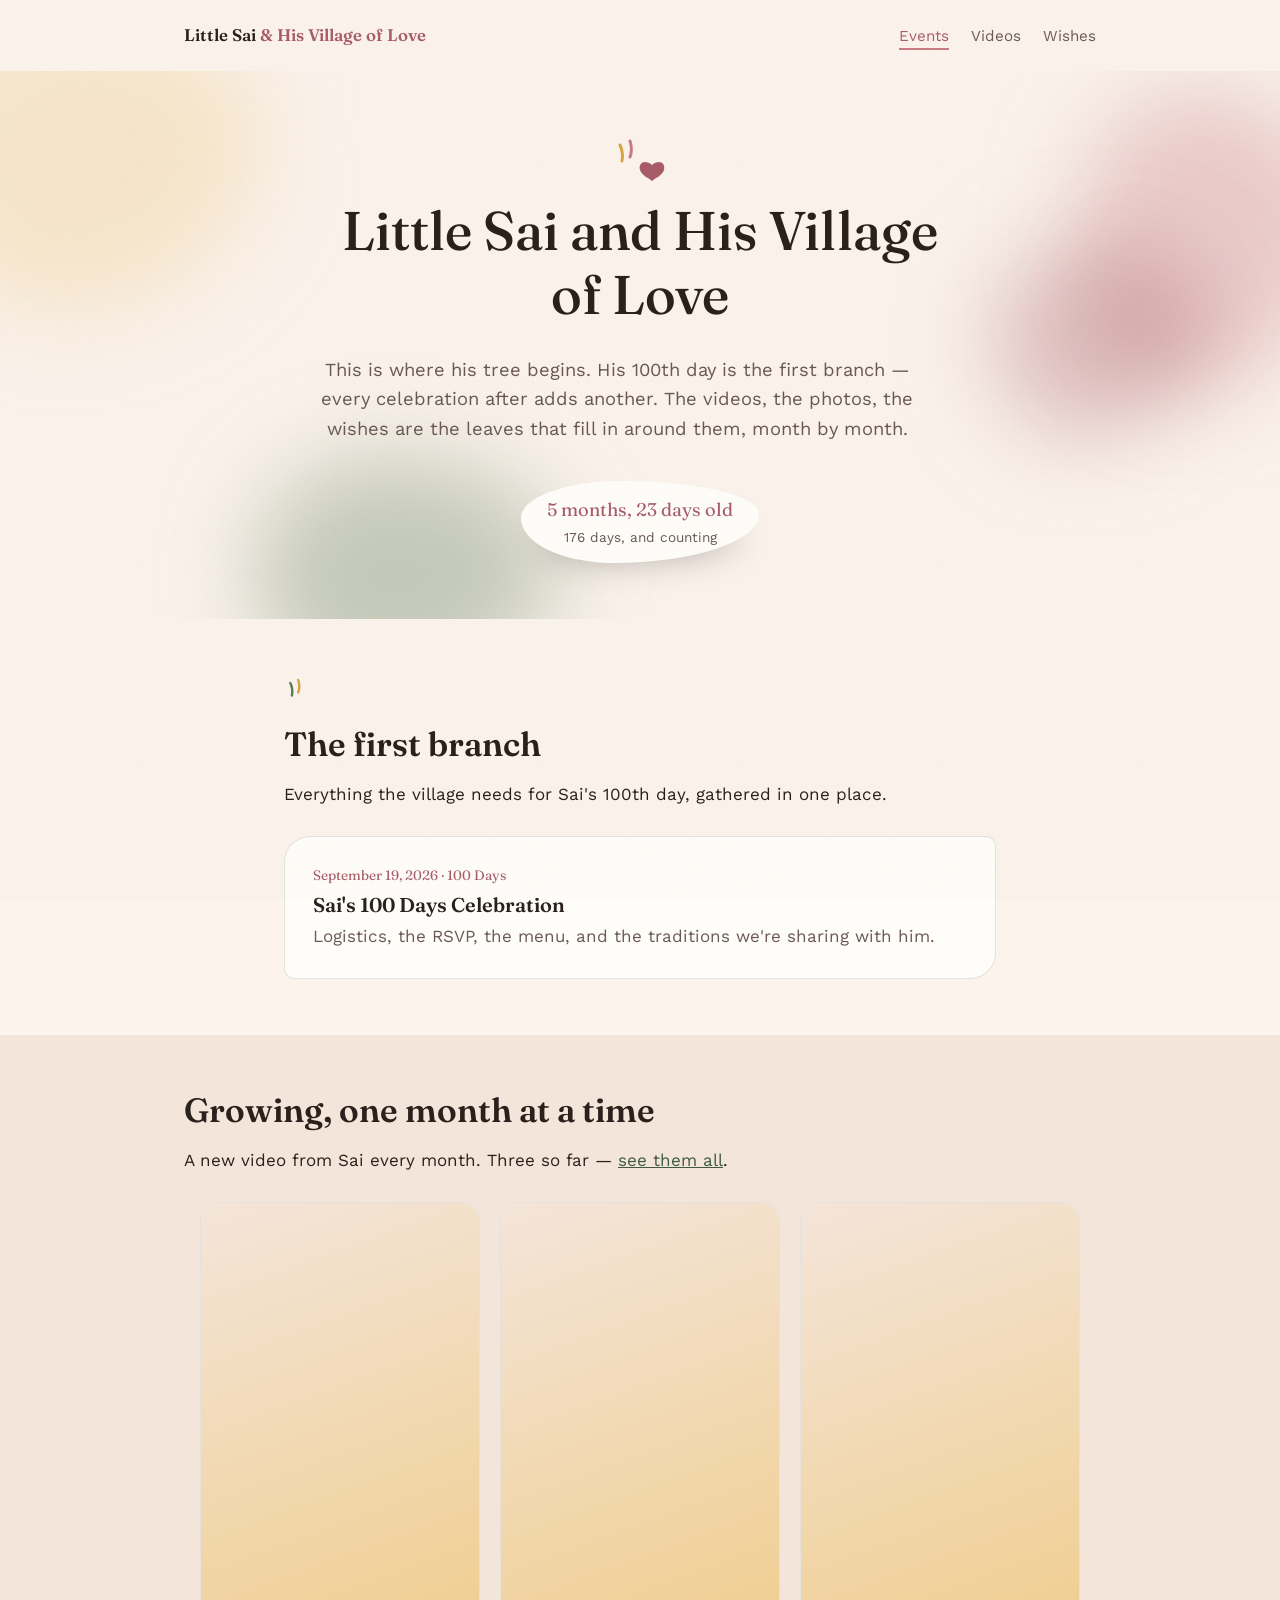
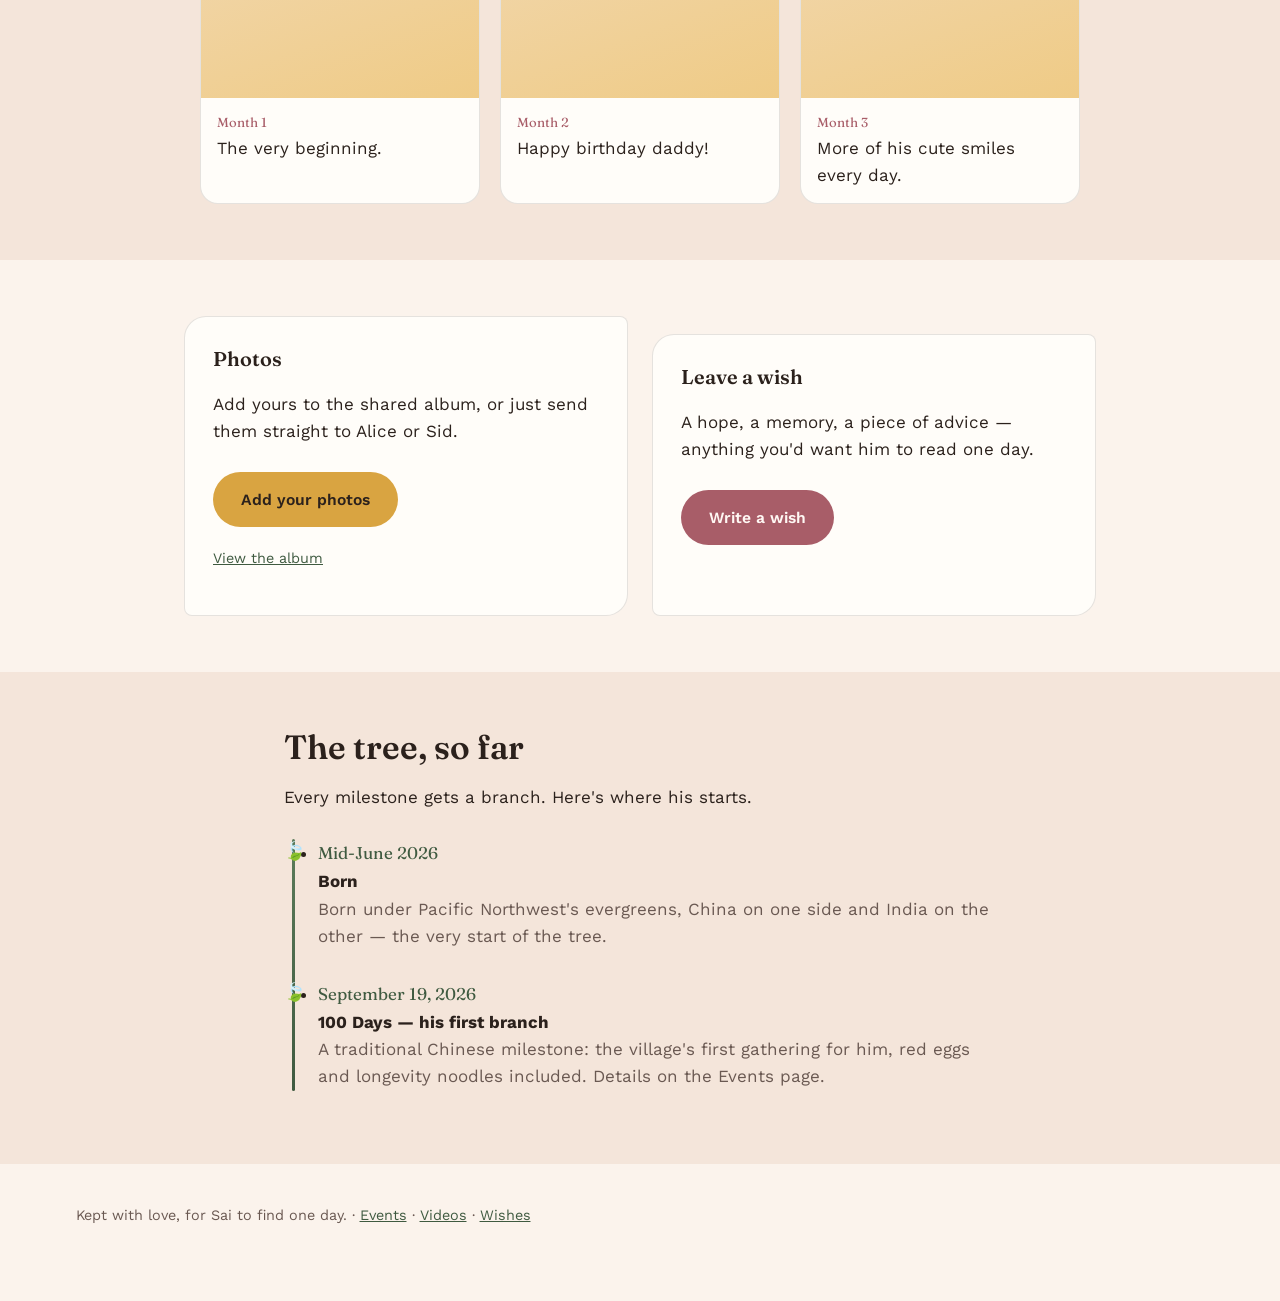
==== index.html @ b98c73a3 "Add files via upload" ====
<!DOCTYPE html>
<html lang="en">
<head>
<meta charset="UTF-8">
<meta name="viewport" content="width=device-width, initial-scale=1.0">
<title>Little Sai and His Village of Love</title>
<meta name="description" content="A living memory archive for Sai — celebrations, monthly videos, photos, and wishes from the village, kept for him to read one day.">
<link rel="icon" href="data:image/svg+xml,<svg xmlns=%22http://www.w3.org/2000/svg%22 viewBox=%220 0 100 100%22><text y=%22.9em%22 font-size=%2280%22>🌱</text></svg>">
<link rel="preconnect" href="https://fonts.googleapis.com">
<link rel="preconnect" href="https://fonts.gstatic.com" crossorigin>
<link href="https://fonts.googleapis.com/css2?family=Fraunces:opsz,wght@9..144,400;9..144,500;9..144,600&family=Work+Sans:wght@400;500;600&family=Noto+Serif+SC:wght@500;600&family=Noto+Sans+SC:wght@400;500&display=swap" rel="stylesheet">
<link rel="stylesheet" href="css/style.css">
</head>
<body>

<nav class="site-nav">
  <a href="index.html" class="site-nav__mark">Little Sai <span>&amp; His Village of Love</span></a>
  <ul class="site-nav__links">
    <li><a href="events.html" aria-current="page">Events</a></li>
    <li><a href="videos.html">Videos</a></li>
    <li><a href="wishes.html">Wishes</a></li>
  </ul>
</nav>

<header class="hero">
  <div class="bloom" aria-hidden="true"><span></span><span></span><span></span><span></span></div>
  <div class="hero__inner">
    <svg class="doodle" width="56" height="48" viewBox="0 0 56 48" fill="none" xmlns="http://www.w3.org/2000/svg" aria-hidden="true">
      <path d="M8 10c0 0 4 8 2 16" stroke="#D9A441" stroke-width="3" stroke-linecap="round"/>
      <path d="M18 6c0 0 3 9 0 16" stroke="#C97B84" stroke-width="3" stroke-linecap="round"/>
      <path d="M40 30c-7-6-14-2-12 5 2 6 9 8 12 11 3-3 10-5 12-11 2-7-5-11-12-5z" fill="#A85D68"/>
    </svg>
    <h1>Little Sai and His Village of Love</h1>
    <p class="lede">This is where his tree begins. His 100th day is the first branch — every celebration after adds another. The videos, the photos, the wishes are the leaves that fill in around them, month by month.</p>
    <div class="age-counter" data-age-counter aria-live="polite">
      <span class="age-counter__num">calculating…</span>
    </div>
  </div>
</header>

<section class="band" id="latest-event">
  <div class="wrap">
    <div class="section-head">
      <svg class="doodle doodle--start" width="44" height="38" viewBox="0 0 56 48" fill="none" xmlns="http://www.w3.org/2000/svg" aria-hidden="true">
        <path d="M8 10c0 0 4 8 2 16" stroke="#5B7B5A" stroke-width="3" stroke-linecap="round"/>
        <path d="M18 6c0 0 3 9 0 16" stroke="#D9A441" stroke-width="3" stroke-linecap="round"/>
      </svg>
      <h2>The first branch</h2>
      <p>Everything the village needs for Sai's 100th day, gathered in one place.</p>
    </div>
    <a class="event-card" href="event-100-days.html">
      <span class="event-card__date">September 19, 2026 · 100 Days</span>
      <h3>Sai's 100 Days Celebration</h3>
      <p>Logistics, the RSVP, the menu, and the traditions we're sharing with him.</p>
    </a>
  </div>
</section>

<section class="band band--deep">
  <div class="wrap wrap--wide">
    <div class="section-head">
      <h2>Growing, one month at a time</h2>
      <p>A new video from Sai every month. Three so far — <a href="videos.html">see them all</a>.</p>
    </div>
    <div class="video-grid">
      <div class="video-card">
        <div class="video-card__frame">
          <iframe src="https://drive.google.com/file/d/1nqriXIKPjm0snu_6iXQD0AJx6Z17biVg/preview" allow="autoplay"></iframe>
        </div>
        <div class="video-card__caption"><span>Month 1</span>The very beginning.</div>
      </div>

      <div class="video-card">
        <div class="video-card__frame">
          <iframe src="https://drive.google.com/file/d/1RsJW-fxvqpUYWxWwo6vEtDllq6NZfSy_/preview" allow="autoplay"></iframe>
        </div>
        <div class="video-card__caption"><span>Month 2</span>Happy birthday daddy!</div>
      </div>

      <div class="video-card">
        <div class="video-card__frame">
          <iframe src="https://drive.google.com/file/d/14MxPdXMWeFQA1IyDcNqHHHWcwjr_h_4y/preview" allow="autoplay"></iframe>
        </div>
        <div class="video-card__caption"><span>Month 3</span>More of his cute smiles every day.</div>
      </div>
    </div>
  </div>
</section>

<section class="band">
  <div class="wrap wrap--wide">
    <div class="duo">
      <div class="card">
        <h3>Photos</h3>
        <p>Add yours to the shared album, or just send them straight to Alice or Sid.</p>
        <a class="btn btn--gold" href="https://docs.google.com/forms/d/e/1FAIpQLSck1Lhmr4aDoOdKxD6Imz7izCbInhyLua3lFPRnCYdYaZC5zA/viewform" target="_blank" rel="noopener">Add your photos</a>
        <p style="margin-top:10px; font-size:0.9rem;"><a href="https://photos.app.goo.gl/hUq8GxbNhTS6TA479" target="_blank" rel="noopener">View the album</a></p>
      </div>
      <div class="card">
        <h3>Leave a wish</h3>
        <p>A hope, a memory, a piece of advice — anything you'd want him to read one day.</p>
        <a class="btn btn--primary" href="wishes.html">Write a wish</a>
      </div>
    </div>
  </div>
</section>

<section class="band band--deep" id="story">
  <div class="wrap">
    <div class="section-head">
      <h2>The tree, so far</h2>
      <p>Every milestone gets a branch. Here's where his starts.</p>
    </div>
    <ul class="tree" data-tree>
      <li class="tree__node"><p>Loading…</p></li>
    </ul>
  </div>
</section>

<footer class="site-footer">
  <p>Kept with love, for Sai to find one day. &middot; <a href="events.html">Events</a> &middot; <a href="videos.html">Videos</a> &middot; <a href="wishes.html">Wishes</a></p>
</footer>

<script src="js/main.js"></script>
</body>
</html>
---- css/style.css ----
/* ==========================================================================
   Little Sai and His Village of Love — shared stylesheet
   A living family archive: warm, hand-painted, unhurried.
   ========================================================================== */

:root {
  /* Color — a watercolor palette, not the default cream/terracotta pairing */
  --paper: #fbf3ec;         /* warm blush paper, base background */
  --paper-deep: #f4e5da;    /* deeper paper for alternating bands */
  --ink: #2b211c;           /* warm near-black brown, primary text */
  --ink-soft: #6a5952;      /* secondary text */
  --rose: #c97b84;          /* dusty rose, primary accent */
  --rose-deep: #a85d68;     /* rose for hover / emphasis */
  --gold: #d9a441;          /* ochre gold, warmth + highlights */
  --gold-soft: #efcb86;     /* pale gold wash */
  --pine: #5b7b5a;          /* sage green, growth motif */
  --pine-deep: #3f5a40;     /* deep pine for tree trunk / links */
  --plum: #6b4c5c;          /* deep plum, wishes band */
  --card: #fffdf9;          /* card surface, warmer than pure white */
  --line: rgba(43, 33, 28, 0.12);

  --font-display: "Fraunces", "Noto Serif SC", "Songti SC", serif;
  --font-body: "Work Sans", "Noto Sans SC", "PingFang SC", sans-serif;

  --radius-organic: 42% 58% 61% 39% / 45% 40% 60% 55%;
  --max-w: 760px;
}

* { box-sizing: border-box; }

html {
  scroll-behavior: smooth;
}

@media (prefers-reduced-motion: reduce) {
  html { scroll-behavior: auto; }
  * { animation-duration: 0.001ms !important; animation-iteration-count: 1 !important; transition-duration: 0.001ms !important; }
}

body {
  margin: 0;
  background: var(--paper);
  color: var(--ink);
  font-family: var(--font-body);
  font-size: 17px;
  line-height: 1.6;
  position: relative;
}

/* Subtle paper grain, applied once, fixed — not per-section */
body::before {
  content: "";
  position: fixed;
  inset: 0;
  pointer-events: none;
  opacity: 0.05;
  mix-blend-mode: multiply;
  background-image: url("data:image/svg+xml;utf8,<svg xmlns='http://www.w3.org/2000/svg' width='200' height='200'><filter id='n'><feTurbulence type='fractalNoise' baseFrequency='0.9' numOctaves='2' stitchTiles='stitch'/></filter><rect width='100%25' height='100%25' filter='url(%23n)'/></svg>");
  z-index: 1000;
}

img, svg { max-width: 100%; display: block; }

a { color: var(--pine-deep); }

h1, h2, h3 {
  font-family: var(--font-display);
  font-weight: 600;
  color: var(--ink);
  line-height: 1.18;
  margin: 0 0 0.5em;
}

h1 { font-size: clamp(2.1rem, 5vw + 1rem, 3.4rem); font-weight: 500; }
h2 { font-size: clamp(1.5rem, 2.6vw + 0.8rem, 2.1rem); }
h3 { font-size: 1.25rem; }

p { margin: 0 0 1em; max-width: 62ch; }
p.lede { font-size: 1.15rem; color: var(--ink-soft); max-width: 54ch; }

.wrap {
  max-width: var(--max-w);
  margin: 0 auto;
  padding: 0 24px;
}
.wrap--wide { max-width: 960px; }

/* ---------- Navigation ---------- */
.site-nav {
  display: flex;
  align-items: center;
  justify-content: space-between;
  gap: 16px;
  padding: 22px 24px;
  max-width: 960px;
  margin: 0 auto;
  flex-wrap: wrap;
}
.site-nav__mark {
  font-family: var(--font-display);
  font-size: 1.05rem;
  text-decoration: none;
  color: var(--ink);
  font-weight: 600;
}
.site-nav__mark span { color: var(--rose-deep); }
.site-nav__links {
  display: flex;
  gap: 22px;
  list-style: none;
  margin: 0;
  padding: 0;
  flex-wrap: wrap;
}
.site-nav__links a {
  text-decoration: none;
  color: var(--ink-soft);
  font-size: 0.95rem;
  padding-bottom: 3px;
  border-bottom: 2px solid transparent;
  transition: border-color 0.2s ease, color 0.2s ease;
}
.site-nav__links a:hover,
.site-nav__links a[aria-current="page"] {
  color: var(--rose-deep);
  border-bottom-color: var(--rose);
}
.site-nav__links a:focus-visible,
a:focus-visible,
button:focus-visible {
  outline: 2px solid var(--pine-deep);
  outline-offset: 3px;
}

/* ---------- Watercolor blob backdrop (hero use) ---------- */
.bloom {
  position: absolute;
  inset: 0;
  overflow: hidden;
  z-index: 0;
  pointer-events: none;
}
.bloom span {
  position: absolute;
  border-radius: var(--radius-organic);
  filter: blur(44px);
  mix-blend-mode: multiply;
  opacity: 0;
  animation: bloom-in 2.4s ease-out forwards;
}
.bloom span:nth-child(1) { width: 340px; height: 300px; top: -60px; left: -80px; background: var(--gold-soft); animation-delay: 0.1s; }
.bloom span:nth-child(2) { width: 260px; height: 300px; top: 20px; right: -60px; background: var(--rose); opacity: 0; animation-delay: 0.35s; }
.bloom span:nth-child(3) { width: 300px; height: 240px; bottom: -80px; left: 20%; background: var(--pine); opacity: 0; animation-delay: 0.55s; }
.bloom span:nth-child(4) { width: 210px; height: 190px; top: 32%; right: 6%; background: var(--rose-deep); opacity: 0; animation-delay: 0.75s; }

@keyframes bloom-in {
  from { opacity: 0; transform: scale(0.85); }
  to { opacity: 0.34; transform: scale(1); }
}

/* ---------- Doodle accent — a small hand-drawn mark, used sparingly ---------- */
.doodle { display: block; margin: 0 auto 16px; }
.doodle--start { margin: 0 0 12px; }

/* ---------- Hero ---------- */
.hero {
  position: relative;
  padding: 64px 24px 56px;
  text-align: left;
}
.hero__inner { position: relative; z-index: 1; max-width: 640px; margin: 0 auto; text-align: center; }
.hero__eyebrow-art { margin: 0 auto 18px; width: 92px; }

.age-counter {
  display: inline-block;
  margin-top: 20px;
  padding: 14px 26px;
  background: var(--card);
  border-radius: var(--radius-organic);
  box-shadow: 0 18px 34px -22px rgba(43, 33, 28, 0.35);
}
.age-counter__num { font-family: var(--font-display); font-size: 1.15rem; color: var(--rose-deep); }
.age-counter__label { display: block; font-size: 0.85rem; color: var(--ink-soft); margin-top: 2px; }

/* ---------- Sections / bands ---------- */
.band { padding: 56px 0; position: relative; }
.band--deep { background: var(--paper-deep); }
.band--plum { background: var(--plum); color: #f4e9ea; }
.band--plum h2, .band--plum h3 { color: #fbf0ec; }
.band--plum a { color: var(--gold-soft); }
.band--plum p { color: #e3cfd2; }

.section-head { margin-bottom: 28px; }
.section-head p { margin: 0; }

/* ---------- Cards (varied, not identical SaaS tiles) ---------- */
.card {
  background: var(--card);
  padding: 30px 28px;
  border-radius: 22px 8px 22px 8px;
  border: 1px solid var(--line);
}
.card + .card { margin-top: 18px; }

.event-card {
  display: block;
  text-decoration: none;
  color: inherit;
  background: var(--card);
  padding: 28px;
  border-radius: 26px 10px 26px 10px;
  border: 1px solid var(--line);
  transition: transform 0.2s ease, box-shadow 0.2s ease;
}
.event-card:hover {
  transform: translateY(-3px);
  box-shadow: 0 20px 30px -22px rgba(43, 33, 28, 0.4);
}
.event-card__date {
  font-size: 0.85rem;
  color: var(--rose-deep);
  font-family: var(--font-display);
  margin-bottom: 6px;
  display: block;
}
.event-card h3 { margin-bottom: 6px; }
.event-card p { margin: 0; color: var(--ink-soft); }

/* ---------- Buttons ---------- */
.btn {
  display: inline-block;
  text-decoration: none;
  font-family: var(--font-body);
  font-weight: 600;
  padding: 13px 26px;
  border-radius: 999px;
  border: 2px solid transparent;
  cursor: pointer;
  font-size: 0.98rem;
  transition: transform 0.15s ease, background 0.2s ease;
}
.btn:hover { transform: translateY(-1px); }
.btn--primary { background: var(--rose-deep); color: #fff8f4; }
.btn--primary:hover { background: var(--rose); }
.btn--gold { background: var(--gold); color: var(--ink); }
.btn--gold:hover { background: var(--gold-soft); }
.btn--outline { background: transparent; border-color: currentColor; color: inherit; }
.btn--outline:hover { background: rgba(255,255,255,0.12); }
.btn--pine { background: var(--pine-deep); color: #f2f6ee; }
.btn--pine:hover { background: var(--pine); }

/* ---------- Video grid ---------- */
.video-grid {
  display: flex;
  flex-wrap: wrap;
  justify-content: center;
  gap: 20px;
}
.video-card {
  width: 100%;
  max-width: 280px;
  background: var(--card);
  border-radius: 18px;
  overflow: hidden;
  border: 1px solid var(--line);
}
.video-card__frame {
  aspect-ratio: 9 / 16;
  background: linear-gradient(160deg, var(--paper-deep), var(--gold-soft));
  display: flex;
  align-items: center;
  justify-content: center;
  color: var(--ink-soft);
  font-size: 0.9rem;
  text-align: center;
  padding: 16px;
}
.video-card__frame iframe { width: 100%; height: 100%; border: 0; }
.video-card__caption { padding: 14px 16px; }
.video-card__caption span { display: block; font-size: 0.82rem; color: var(--rose-deep); font-family: var(--font-display); margin-bottom: 2px; }

/* ---------- Menu tabs (event page) ---------- */
.menu-tabs { display: flex; gap: 10px; margin-bottom: 18px; flex-wrap: wrap; }
.menu-tab {
  padding: 9px 20px;
  border-radius: 999px;
  border: 2px solid var(--pine-deep);
  background: transparent;
  color: var(--pine-deep);
  font-family: var(--font-body);
  font-weight: 600;
  cursor: pointer;
}
.menu-tab[aria-selected="true"] { background: var(--pine-deep); color: #f2f6ee; }
.menu-panel { display: none; }
.menu-panel[data-active="true"] { display: block; }
.menu-panel ul { padding-left: 20px; margin: 0; }
.menu-panel li { margin-bottom: 6px; }

/* ---------- Programming schedule (a real sequence — numbering earned) ---------- */
.schedule { list-style: none; margin: 0; padding: 0; border-left: 2px solid var(--line); }
.schedule li {
  position: relative;
  padding: 2px 0 22px 26px;
}
.schedule li::before {
  content: "";
  position: absolute;
  left: -7px;
  top: 6px;
  width: 12px;
  height: 12px;
  border-radius: 50%;
  background: var(--gold);
  border: 2px solid var(--paper);
}
.schedule time {
  display: block;
  font-family: var(--font-display);
  color: var(--rose-deep);
  font-size: 0.95rem;
  margin-bottom: 2px;
}

/* ---------- Logistics list ---------- */
.logistics dl { display: grid; grid-template-columns: auto 1fr; gap: 10px 20px; margin: 0; }
.logistics dt { font-weight: 600; color: var(--ink-soft); }
.logistics dd { margin: 0; }

/* ---------- Growing tree timeline ---------- */
.tree {
  position: relative;
  padding-left: 34px;
}
.tree::before {
  content: "";
  position: absolute;
  left: 8px;
  top: 0;
  bottom: 0;
  width: 3px;
  background: linear-gradient(var(--pine), var(--pine-deep));
  border-radius: 3px;
}
.tree__node { position: relative; padding-bottom: 30px; }
.tree__node:last-child { padding-bottom: 0; }
.tree__node::before {
  content: "\1F343"; /* leaf */
  position: absolute;
  left: -34px;
  top: -2px;
  font-size: 1.1rem;
}
.tree__node time { display: block; font-family: var(--font-display); color: var(--pine-deep); margin-bottom: 2px; }
.tree__node p { margin: 0; color: var(--ink-soft); }

/* ---------- Two-up callout (used on event pages for paired actions) ---------- */
.duo {
  display: grid;
  grid-template-columns: 1fr 1fr;
  gap: 24px;
}
@media (max-width: 640px) { .duo { grid-template-columns: 1fr; } }
.duo .card { display: flex; flex-direction: column; gap: 10px; align-items: flex-start; }

/* ---------- Forms / wishes ---------- */
.form-embed {
  background: var(--card);
  border-radius: 20px;
  border: 1px solid var(--line);
  padding: 8px;
  min-height: 420px;
}
.form-embed iframe { width: 100%; height: 480px; border: 0; border-radius: 14px; }
.form-embed__placeholder {
  padding: 60px 24px;
  text-align: center;
  color: var(--ink-soft);
}

/* ---------- Rotating wish banner ---------- */
.wish-banner {
  font-family: var(--font-display);
  font-size: 1.3rem;
  font-style: italic;
  max-width: 46ch;
  margin: 0 auto;
  min-height: 2.6em;
  transition: opacity 0.5s ease;
}
.wish-banner.is-fading { opacity: 0; }

/* ---------- Footer ---------- */
.site-footer {
  padding: 40px 24px 60px;
  text-align: center;
  color: var(--ink-soft);
  font-size: 0.9rem;
}
.site-footer a { color: var(--pine-deep); }

/* ---------- Utility ---------- */
.mt-lg { margin-top: 34px; }
.center { text-align: center; }
.todo {
  display: inline-block;
  margin-top: 8px;
  font-size: 0.78rem;
  background: var(--gold-soft);
  color: var(--ink);
  padding: 2px 9px;
  border-radius: 999px;
}
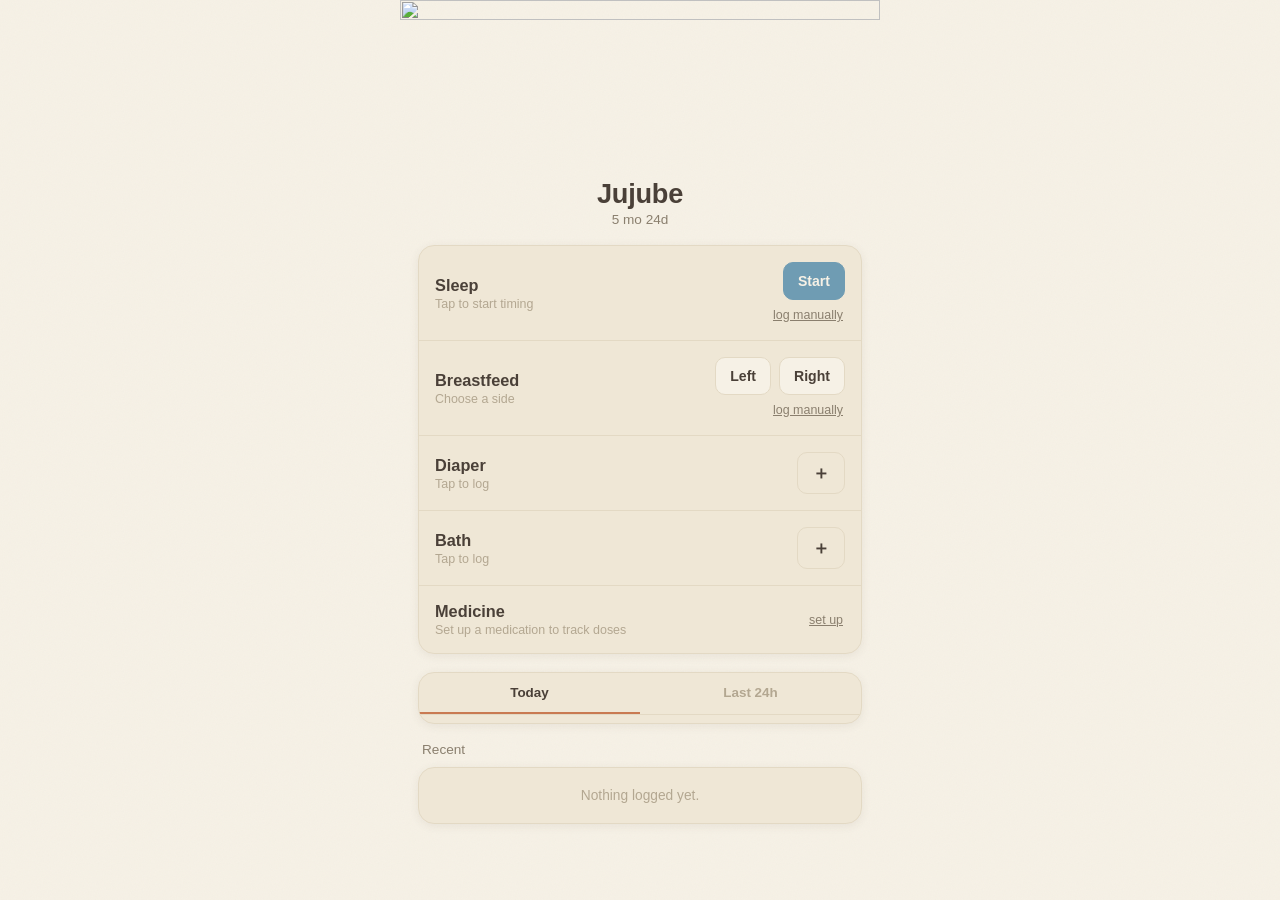
==== commit 6b71a592: "Add files via upload" ====
--- a/index.html
+++ b/index.html
@@ -2,125 +2,1120 @@
 <html lang="en">
 <head>
 <meta charset="UTF-8">
-<meta name="viewport" content="width=device-width, initial-scale=1.0">
-<title>Little Sai and His Village of Love</title>
-<meta name="description" content="A living memory archive for Sai — celebrations, monthly videos, photos, and wishes from the village, kept for him to read one day.">
-<link rel="icon" href="data:image/svg+xml,<svg xmlns=%22http://www.w3.org/2000/svg%22 viewBox=%220 0 100 100%22><text y=%22.9em%22 font-size=%2280%22>🌱</text></svg>">
-<link rel="preconnect" href="https://fonts.googleapis.com">
-<link rel="preconnect" href="https://fonts.gstatic.com" crossorigin>
-<link href="https://fonts.googleapis.com/css2?family=Fraunces:opsz,wght@9..144,400;9..144,500;9..144,600&family=Work+Sans:wght@400;500;600&family=Noto+Serif+SC:wght@500;600&family=Noto+Sans+SC:wght@400;500&display=swap" rel="stylesheet">
-<link rel="stylesheet" href="css/style.css">
+<meta name="viewport" content="width=device-width, initial-scale=1, viewport-fit=cover, maximum-scale=1">
+<title>Jujube Log</title>
+
+<meta name="apple-mobile-web-app-capable" content="yes">
+<meta name="apple-mobile-web-app-status-bar-style" content="black-translucent">
+<meta name="apple-mobile-web-app-title" content="Jujube Log">
+<link rel="apple-touch-icon" href="icon-192.png">
+<link rel="manifest" href="manifest.json">
+<meta name="theme-color" content="#f6f1e6">
+
+<style>
+  :root{
+    --paper: #f6f1e6;
+    --paper-deep: #efe7d6;
+    --paper-line: #e3d9c4;
+    --ink: #4a4038;
+    --ink-muted: #8a7f6e;
+    --ink-faint: #b3a791;
+    --sage: #7f9a76;
+    --sage-soft: rgba(127,154,118,0.16);
+    --sky: #6f9cb3;
+    --sky-soft: rgba(111,156,179,0.16);
+    --coral: #c97a52;
+    --coral-soft: rgba(201,122,82,0.14);
+    --gold: #c39a4a;
+    --gold-soft: rgba(195,154,74,0.18);
+    --clay: #b98a72;
+    --clay-soft: rgba(185,138,114,0.16);
+    --radius: 16px;
+    --shadow: 0 2px 10px rgba(74,64,56,0.08);
+  }
+
+  @media (prefers-color-scheme: dark){
+    :root{
+      --paper: #262019;
+      --paper-deep: #322a22;
+      --paper-line: #43392d;
+      --ink: #ece1cf;
+      --ink-muted: #b3a791;
+      --ink-faint: #7d7264;
+      --sage: #93ac8a;
+      --sage-soft: rgba(147,172,138,0.18);
+      --sky: #8db4c4;
+      --sky-soft: rgba(141,180,196,0.18);
+      --coral: #d99268;
+      --coral-soft: rgba(217,146,104,0.18);
+      --gold: #d4b06c;
+      --gold-soft: rgba(212,176,108,0.2);
+      --clay: #cf9d84;
+      --clay-soft: rgba(207,157,132,0.18);
+      --shadow: 0 2px 14px rgba(0,0,0,0.35);
+    }
+  }
+
+  *{ box-sizing: border-box; -webkit-tap-highlight-color: transparent; }
+
+  html{ background: var(--paper); position:relative; }
+  html::before{
+    content:"";
+    position:fixed; inset:0;
+    background-image: url("data:image/svg+xml,%3Csvg xmlns='http://www.w3.org/2000/svg' width='140' height='140'%3E%3Cfilter id='n'%3E%3CfeTurbulence type='fractalNoise' baseFrequency='0.85' numOctaves='2' stitchTiles='stitch'/%3E%3C/filter%3E%3Crect width='100%25' height='100%25' filter='url(%23n)'/%3E%3C/svg%3E");
+    opacity:0.035;
+    pointer-events:none;
+    mix-blend-mode: multiply;
+    z-index:0;
+  }
+
+  body{
+    margin:0; min-height:100vh;
+    display:flex; justify-content:center;
+    color: var(--ink);
+    font-family: ui-rounded, -apple-system, BlinkMacSystemFont, "Segoe UI", Roboto, sans-serif;
+    -webkit-font-smoothing: antialiased;
+    position:relative; z-index:1;
+  }
+
+  main{ width:100%; max-width: 480px; padding: 0 18px calc(32px + env(safe-area-inset-bottom)); }
+
+  /* ---------- Hero ---------- */
+  .hero{ position:relative; margin: 0 -18px 18px; }
+  .hero-img{
+    width:100%; display:block;
+    aspect-ratio: 2.5 / 1;
+    object-fit: cover;
+    object-position: 50% 60%;
+    -webkit-mask-image: linear-gradient(to bottom, black 65%, transparent 100%);
+    mask-image: linear-gradient(to bottom, black 65%, transparent 100%);
+    padding-top: env(safe-area-inset-top);
+  }
+  .hero-caption{ text-align:center; margin-top:-14px; }
+  .hero-caption h1{
+    font-size: 1.7rem; font-weight: 700; letter-spacing: -0.01em; margin: 0;
+  }
+  .age{ font-size: 0.85rem; color: var(--ink-muted); margin-top: 2px; }
+
+  /* ---------- Panels & rows ---------- */
+  .panel{
+    background: var(--paper-deep);
+    border: 1px solid var(--paper-line);
+    border-radius: var(--radius);
+    overflow: hidden;
+    margin-bottom: 18px;
+    box-shadow: var(--shadow);
+  }
+
+  .row{ padding: 16px 16px; border-bottom: 1px solid var(--paper-line); display:flex; align-items:center; justify-content:space-between; }
+  .row:last-child{ border-bottom:none; }
+  .row.row-active{ display:block; }
+
+  .row-label{ font-size: 1.02rem; font-weight: 600; }
+  .row-hint{ font-size: 0.78rem; color: var(--ink-faint); margin-top: 2px; }
+
+  .row-actions{ display:flex; gap:8px; }
+  .row-actions-col{ display:flex; flex-direction:column; align-items:flex-end; gap:6px; }
+
+  .tag{
+    display:inline-block; font-size:0.68rem; font-weight:700; text-transform:lowercase;
+    background: var(--paper); border:1px solid var(--paper-line); color: var(--ink-muted);
+    border-radius: 999px; padding: 2px 8px; margin-left:6px; vertical-align:middle;
+  }
+
+  .chip{
+    appearance:none; border: 1px solid var(--paper-line); background: var(--paper);
+    color: var(--ink); border-radius: 10px; padding: 10px 14px;
+    font-size: 0.88rem; font-weight: 600; font-family: inherit; cursor:pointer;
+  }
+  .chip:active{ opacity:0.7; }
+  .chip-primary{ background: var(--sky); color: var(--paper); border-color: var(--sky); }
+  .chip-ghost{ background: transparent; font-size:1.1rem; padding: 8px 14px; }
+  .chip-suggested{ border-color: var(--gold); background: var(--gold-soft); }
+  .chip-select.selected{ background: var(--coral); color: var(--paper); border-color: var(--coral); }
+
+  .link-btn{
+    appearance:none; border:none; background:none; color: var(--ink-muted);
+    font-size: 0.78rem; font-family: inherit; text-decoration: underline;
+    padding: 2px; cursor:pointer;
+  }
+  .link-btn.danger{ color: var(--coral); }
+
+  /* ---------- Active / running / form state ---------- */
+  .row-active-sky{ background: linear-gradient(160deg, var(--sky-soft), transparent 75%); }
+  .row-active-gold{ background: linear-gradient(160deg, var(--gold-soft), transparent 75%); }
+  .row-active-coral{ background: linear-gradient(160deg, var(--coral-soft), transparent 75%); }
+  .row-active-sage{ background: linear-gradient(160deg, var(--sage-soft), transparent 75%); }
+  .row-active-clay{ background: linear-gradient(160deg, var(--clay-soft), transparent 75%); }
+
+  .row-active-top{ display:flex; align-items:center; justify-content:space-between; margin-bottom:6px; }
+
+  .row-timer{
+    font-size: 2.5rem; font-weight: 700; font-variant-numeric: tabular-nums;
+    letter-spacing: -0.02em; line-height:1.1; margin: 2px 0 10px;
+  }
+  .row-sub{ font-size: 0.8rem; color: var(--ink-muted); margin: -6px 0 12px; }
+
+  .row-active-actions{ display:flex; gap:10px; margin-top: 10px; }
+
+  .btn{
+    appearance:none; border:none; border-radius: 12px; padding: 13px 16px;
+    font-size: 0.92rem; font-weight: 700; font-family: inherit; cursor:pointer; flex:1;
+  }
+  .btn-fill{ background: var(--ink); color: var(--paper); }
+  .btn-outline{ background: transparent; color: var(--ink); border: 1px solid var(--paper-line); }
+  .btn:active{ opacity:0.75; }
+  .btn:disabled{ opacity:0.4; }
+
+  .time-input{
+    font-family: inherit; font-size: 0.76rem; color: var(--ink-muted);
+    background: var(--paper); border: 1px solid var(--paper-line); border-radius: 8px;
+    padding: 4px 6px;
+  }
+
+  /* ---------- Attribute groups (diaper / sides) ---------- */
+  .attr-group{ margin: 10px 0; }
+  .attr-title{ font-size: 0.72rem; color: var(--ink-faint); margin-bottom: 6px; text-transform: uppercase; letter-spacing: 0.04em; }
+  .chip-row{ display:flex; flex-wrap:wrap; gap:8px; }
+
+  .form-grid{ display:flex; gap:10px; margin: 10px 0; }
+  .form-field{ flex:1; }
+  .form-field.full{ flex-basis:100%; }
+  .form-label{ font-size: 0.72rem; color: var(--ink-faint); margin-bottom: 4px; }
+  .note-input{
+    width:100%; font-family: inherit; font-size: 0.88rem; color: var(--ink);
+    background: var(--paper); border: 1px solid var(--paper-line); border-radius: 8px;
+    padding: 8px 10px;
+  }
+
+  .form-actions{ display:flex; align-items:center; justify-content:space-between; margin-top: 12px; gap:10px; }
+  .form-actions-right{ display:flex; align-items:center; gap:14px; }
+  .form-actions-right .btn{ flex: none; padding: 10px 18px; }
+
+  /* ---------- Summary ---------- */
+  .summary-tabs{ display:flex; border-bottom: 1px solid var(--paper-line); }
+  .tab-btn{
+    flex:1; appearance:none; border:none; background:none; font-family:inherit;
+    color: var(--ink-faint); font-size: 0.84rem; font-weight:700; padding: 12px 0; cursor:pointer;
+    border-bottom: 2px solid transparent;
+  }
+  .tab-btn.active{ color: var(--ink); border-bottom-color: var(--coral); }
+  .summary-body{ padding: 4px 0; }
+  .summary-row{ display:flex; align-items:center; padding: 12px 16px; border-bottom: 1px solid var(--paper-line); }
+  .summary-row:last-child{ border-bottom:none; }
+
+  /* ---------- Recent list ---------- */
+  .section-title{ font-size: 0.85rem; color: var(--ink-muted); margin: 0 0 10px 4px; }
+
+  .entry{ display:flex; justify-content:space-between; align-items:center; padding: 13px 16px; border-bottom: 1px solid var(--paper-line); cursor:pointer; }
+  .entry:last-child{ border-bottom:none; }
+  .entry:active{ background: var(--paper-line); }
+  .entry-editing{ display:block; padding: 14px 16px; cursor:default; }
+  .entry-editing:active{ background:none; }
+
+  .entry-main{ display:flex; align-items:center; gap:10px; }
+  .dot{ width:8px; height:8px; border-radius:50%; flex-shrink:0; }
+  .dot.sleep{ background: var(--sky); }
+  .dot.feed{ background: var(--gold); }
+  .dot.diaper{ background: var(--coral); }
+  .dot.bath{ background: var(--sage); }
+  .dot.medicine{ background: var(--clay); }
+
+  .entry-text{ font-size: 0.92rem; font-weight:600; }
+  .entry-detail{ font-size: 0.78rem; color: var(--ink-faint); margin-top: 1px; }
+  .entry-time{ font-size: 0.8rem; color: var(--ink-muted); white-space:nowrap; padding-left:10px; }
+  .entry-right{ display:flex; flex-direction:column; align-items:flex-end; gap:3px; }
+  .entry-delete{ font-size: 0.7rem; padding:0; }
+
+  .empty{ padding: 20px 16px; text-align:center; color: var(--ink-faint); font-size: 0.86rem; }
+
+  .sync-note{ text-align:center; font-size: 0.75rem; color: var(--ink-faint); margin-top: 14px; }
+</style>
 </head>
 <body>
-
-<nav class="site-nav">
-  <a href="index.html" class="site-nav__mark">Little Sai <span>&amp; His Village of Love</span></a>
-  <ul class="site-nav__links">
-    <li><a href="events.html" aria-current="page">Events</a></li>
-    <li><a href="videos.html">Videos</a></li>
-    <li><a href="wishes.html">Wishes</a></li>
-  </ul>
-</nav>
-
-<header class="hero">
-  <div class="bloom" aria-hidden="true"><span></span><span></span><span></span><span></span></div>
-  <div class="hero__inner">
-    <svg class="doodle" width="56" height="48" viewBox="0 0 56 48" fill="none" xmlns="http://www.w3.org/2000/svg" aria-hidden="true">
-      <path d="M8 10c0 0 4 8 2 16" stroke="#D9A441" stroke-width="3" stroke-linecap="round"/>
-      <path d="M18 6c0 0 3 9 0 16" stroke="#C97B84" stroke-width="3" stroke-linecap="round"/>
-      <path d="M40 30c-7-6-14-2-12 5 2 6 9 8 12 11 3-3 10-5 12-11 2-7-5-11-12-5z" fill="#A85D68"/>
-    </svg>
-    <h1>Little Sai and His Village of Love</h1>
-    <p class="lede">This is where his tree begins. His 100th day is the first branch — every celebration after adds another. The videos, the photos, the wishes are the leaves that fill in around them, month by month.</p>
-    <div class="age-counter" data-age-counter aria-live="polite">
-      <span class="age-counter__num">calculating…</span>
+<main>
+
+  <header class="hero">
+    <img src="hero.jpg" class="hero-img" alt="">
+    <div class="hero-caption">
+      <h1>Jujube</h1>
+      <div class="age" id="age"></div>
     </div>
+  </header>
+
+  <div class="panel" id="panelActions">
+    <div class="row" id="rowSleep"></div>
+    <div class="row" id="rowFeed"></div>
+    <div class="row" id="rowDiaper"></div>
+    <div class="row" id="rowBath"></div>
+    <div class="row" id="rowMedicine"></div>
   </div>
-</header>
-
-<section class="band" id="latest-event">
-  <div class="wrap">
-    <div class="section-head">
-      <svg class="doodle doodle--start" width="44" height="38" viewBox="0 0 56 48" fill="none" xmlns="http://www.w3.org/2000/svg" aria-hidden="true">
-        <path d="M8 10c0 0 4 8 2 16" stroke="#5B7B5A" stroke-width="3" stroke-linecap="round"/>
-        <path d="M18 6c0 0 3 9 0 16" stroke="#D9A441" stroke-width="3" stroke-linecap="round"/>
-      </svg>
-      <h2>The first branch</h2>
-      <p>Everything the village needs for Sai's 100th day, gathered in one place.</p>
+
+  <div class="panel">
+    <div class="summary-tabs">
+      <button class="tab-btn active" data-range="today">Today</button>
+      <button class="tab-btn" data-range="24h">Last 24h</button>
     </div>
-    <a class="event-card" href="event-100-days.html">
-      <span class="event-card__date">September 19, 2026 · 100 Days</span>
-      <h3>Sai's 100 Days Celebration</h3>
-      <p>Logistics, the RSVP, the menu, and the traditions we're sharing with him.</p>
-    </a>
+    <div class="summary-body" id="summaryBody"></div>
   </div>
-</section>
-
-<section class="band band--deep">
-  <div class="wrap wrap--wide">
-    <div class="section-head">
-      <h2>Growing, one month at a time</h2>
-      <p>A new video from Sai every month. Three so far — <a href="videos.html">see them all</a>.</p>
-    </div>
-    <div class="video-grid">
-      <div class="video-card">
-        <div class="video-card__frame">
-          <iframe src="https://drive.google.com/file/d/1nqriXIKPjm0snu_6iXQD0AJx6Z17biVg/preview" allow="autoplay"></iframe>
-        </div>
-        <div class="video-card__caption"><span>Month 1</span>The very beginning.</div>
-      </div>
-
-      <div class="video-card">
-        <div class="video-card__frame">
-          <iframe src="https://drive.google.com/file/d/1RsJW-fxvqpUYWxWwo6vEtDllq6NZfSy_/preview" allow="autoplay"></iframe>
-        </div>
-        <div class="video-card__caption"><span>Month 2</span>Happy birthday daddy!</div>
-      </div>
-
-      <div class="video-card">
-        <div class="video-card__frame">
-          <iframe src="https://drive.google.com/file/d/14MxPdXMWeFQA1IyDcNqHHHWcwjr_h_4y/preview" allow="autoplay"></iframe>
-        </div>
-        <div class="video-card__caption"><span>Month 3</span>More of his cute smiles every day.</div>
-      </div>
-    </div>
-  </div>
-</section>
-
-<section class="band">
-  <div class="wrap wrap--wide">
-    <div class="duo">
-      <div class="card">
-        <h3>Photos</h3>
-        <p>Add yours to the shared album, or just send them straight to Alice or Sid.</p>
-        <a class="btn btn--gold" href="https://docs.google.com/forms/d/e/1FAIpQLSck1Lhmr4aDoOdKxD6Imz7izCbInhyLua3lFPRnCYdYaZC5zA/viewform" target="_blank" rel="noopener">Add your photos</a>
-        <p style="margin-top:10px; font-size:0.9rem;"><a href="https://photos.app.goo.gl/hUq8GxbNhTS6TA479" target="_blank" rel="noopener">View the album</a></p>
-      </div>
-      <div class="card">
-        <h3>Leave a wish</h3>
-        <p>A hope, a memory, a piece of advice — anything you'd want him to read one day.</p>
-        <a class="btn btn--primary" href="wishes.html">Write a wish</a>
-      </div>
-    </div>
-  </div>
-</section>
-
-<section class="band band--deep" id="story">
-  <div class="wrap">
-    <div class="section-head">
-      <h2>The tree, so far</h2>
-      <p>Every milestone gets a branch. Here's where his starts.</p>
-    </div>
-    <ul class="tree" data-tree>
-      <li class="tree__node"><p>Loading…</p></li>
-    </ul>
-  </div>
-</section>
-
-<footer class="site-footer">
-  <p>Kept with love, for Sai to find one day. &middot; <a href="events.html">Events</a> &middot; <a href="videos.html">Videos</a> &middot; <a href="wishes.html">Wishes</a></p>
-</footer>
-
-<script src="js/main.js"></script>
+
+  <div class="section-title">Recent</div>
+  <div class="panel" id="recentPanel"></div>
+
+  <div class="sync-note" id="syncNote"></div>
+
+</main>
+
+<script>
+(function(){
+
+  // ---------- Configuration ----------
+  var CONFIG = {
+    APPS_SCRIPT_URL: "https://script.google.com/macros/s/AKfycbxz-G6Mxu6IMxsnKE3noswcClorYMylOqrG6sFveYlcJNs0K4wx4EsFz_tEWwq1iNFD/exec",
+    PROFILE_NAME: "Jujube",
+    CAREGIVER: "Alice",
+    TIMEZONE: "America/Los_Angeles",
+    BIRTH_DATE: "2026-06-12"
+  };
+  var configured = !CONFIG.APPS_SCRIPT_URL.startsWith("PASTE_");
+
+  // ---------- Storage keys ----------
+  var K_TIMERS = 'jujube_timers_v2';
+  var K_PENDING = 'jujube_pending_sync';
+  var K_CACHE = 'jujube_recent_cache';
+
+  // ---------- Transient UI state ----------
+  var editing = null; // { mode:'new'|'edit', type, activityKey, startMs, endMs, beginSide, endSide, leftMin, rightMin, diaperType, color, texture, size, note }
+  var currentSummaryRange = 'today';
+
+  // ---------- Helpers ----------
+  function pad(n){ return n < 10 ? '0' + n : '' + n; }
+
+  function formatDateTime(ms){
+    var d = new Date(ms);
+    return d.getFullYear() + '-' + pad(d.getMonth()+1) + '-' + pad(d.getDate()) + ' ' +
+           pad(d.getHours()) + ':' + pad(d.getMinutes()) + ':' + pad(d.getSeconds());
+  }
+
+  function toLocalInputValue(ms){
+    var d = new Date(ms);
+    return d.getFullYear() + '-' + pad(d.getMonth()+1) + '-' + pad(d.getDate()) + 'T' + pad(d.getHours()) + ':' + pad(d.getMinutes());
+  }
+
+  function fromLocalInputValue(str){
+    var parts = str.split('T');
+    var dateParts = parts[0].split('-').map(Number);
+    var timeParts = (parts[1]||'00:00').split(':').map(Number);
+    return new Date(dateParts[0], dateParts[1]-1, dateParts[2], timeParts[0], timeParts[1], 0).getTime();
+  }
+
+  function formatElapsed(totalSeconds){
+    totalSeconds = Math.max(0, Math.floor(totalSeconds));
+    var h = Math.floor(totalSeconds / 3600);
+    var m = Math.floor((totalSeconds % 3600) / 60);
+    var s = totalSeconds % 60;
+    if (h > 0) return h + ':' + pad(m) + ':' + pad(s);
+    return m + ':' + pad(s);
+  }
+
+  function formatDuration(totalSeconds){
+    totalSeconds = Math.max(0, Math.round(totalSeconds));
+    var h = Math.floor(totalSeconds / 3600);
+    var m = Math.round((totalSeconds % 3600) / 60);
+    if (h > 0) return h + 'h ' + m + 'm';
+    if (totalSeconds >= 60) return m + 'm';
+    return totalSeconds + 's';
+  }
+
+  function formatRelative(ms){
+    var diff = Math.max(0, Date.now() - ms);
+    var mins = Math.floor(diff / 60000);
+    if (mins < 1) return 'just now';
+    if (mins < 60) return mins + 'm ago';
+    var hrs = Math.floor(mins / 60);
+    var remMins = mins % 60;
+    if (hrs < 24) return hrs + 'h ' + remMins + 'm ago';
+    var days = Math.floor(hrs / 24);
+    return days + 'd ago';
+  }
+
+  function computeAge(birthDateStr){
+    var birth = new Date(birthDateStr + 'T00:00:00');
+    var now = new Date();
+    var months = (now.getFullYear() - birth.getFullYear()) * 12 + (now.getMonth() - birth.getMonth());
+    var days = now.getDate() - birth.getDate();
+    if (days < 0){
+      months -= 1;
+      var prevMonth = new Date(now.getFullYear(), now.getMonth(), 0);
+      days += prevMonth.getDate();
+    }
+    if (months <= 0) return days + (days === 1 ? ' day old' : ' days old');
+    return months + ' mo ' + days + 'd';
+  }
+
+  function uid(){
+    return 't-' + Date.now().toString(36) + '-' + Math.random().toString(36).slice(2, 8);
+  }
+
+  function escapeHtml(s){
+    return String(s).replace(/&/g,'&amp;').replace(/</g,'&lt;').replace(/>/g,'&gt;').replace(/"/g,'&quot;');
+  }
+
+  // ---------- Local storage state ----------
+  function getTimers(){ try { return JSON.parse(localStorage.getItem(K_TIMERS)) || {}; } catch(e){ return {}; } }
+  function setTimers(t){ localStorage.setItem(K_TIMERS, JSON.stringify(t)); }
+
+  function getPending(){ try { return JSON.parse(localStorage.getItem(K_PENDING)) || []; } catch(e){ return []; } }
+  function setPending(list){ localStorage.setItem(K_PENDING, JSON.stringify(list)); }
+
+  function getCache(){ try { return JSON.parse(localStorage.getItem(K_CACHE)) || []; } catch(e){ return []; } }
+  function setCache(list){ localStorage.setItem(K_CACHE, JSON.stringify(list)); }
+
+  function addCacheEntry(entry){
+    var cache = getCache();
+    cache.unshift(entry);
+    setCache(cache.slice(0, 30));
+  }
+  function updateCacheEntry(key, entry){
+    var cache = getCache();
+    for (var i=0;i<cache.length;i++){
+      if (cache[i]['_activityKey'] === key){ cache[i] = Object.assign({}, cache[i], entry); break; }
+    }
+    setCache(cache);
+  }
+  function removeCacheEntry(key){
+    setCache(getCache().filter(function(e){ return e['_activityKey'] !== key; }));
+  }
+  function getLastFeedSide(){
+    var cache = getCache();
+    for (var i=0;i<cache.length;i++){
+      if (cache[i]['Type'] === 'Breastfeed'){
+        return cache[i]['[Breastfeed] End Side'] || cache[i]['[Breastfeed] Begin Side'] || null;
+      }
+    }
+    return null;
+  }
+
+  // ---------- Networking ----------
+  function queueOp(payload){
+    var pending = getPending();
+    pending.push(payload);
+    setPending(pending);
+    flushPending();
+  }
+
+  function flushPending(){
+    if (!configured) return;
+    var pending = getPending();
+    if (pending.length === 0) { updateSyncNote(); return; }
+    var next = pending[0];
+    var rest = pending.slice(1);
+    fetch(CONFIG.APPS_SCRIPT_URL, {
+      method: 'POST',
+      headers: { 'Content-Type': 'text/plain;charset=utf-8' },
+      body: JSON.stringify(next)
+    }).then(function(r){ return r.json(); }).then(function(res){
+      if (res && res.ok){
+        setPending(rest);
+        updateSyncNote();
+        if (rest.length > 0) flushPending();
+      } else {
+        updateSyncNote();
+      }
+    }).catch(function(){ updateSyncNote(); });
+  }
+
+  function updateSyncNote(){
+    var pending = getPending();
+    var el = document.getElementById('syncNote');
+    if (!configured || pending.length === 0){ el.textContent = ''; }
+    else { el.textContent = pending.length + ' entr' + (pending.length === 1 ? 'y' : 'ies') + ' waiting to sync\u2026'; }
+  }
+
+  function fetchRecent(){
+    if (!configured) return;
+    fetch(CONFIG.APPS_SCRIPT_URL + '?action=recent&limit=20')
+      .then(function(r){ return r.json(); })
+      .then(function(res){ if (res && res.ok){ setCache(res.entries); renderRecent(); renderRows(); } })
+      .catch(function(){});
+  }
+
+  function fetchSummary(){
+    if (!configured) return;
+    fetch(CONFIG.APPS_SCRIPT_URL + '?action=summary&range=' + currentSummaryRange)
+      .then(function(r){ return r.json(); })
+      .then(function(res){
+        if (res && res.ok){
+          localStorage.setItem('jujube_summary_' + currentSummaryRange, JSON.stringify(res.summary));
+          renderSummary(res.summary);
+        }
+      }).catch(function(){});
+  }
+
+  // ---------- Rendering: rows ----------
+  function renderRows(){ renderSleepRow(); renderFeedRow(); renderDiaperRow(); renderBathRow(); renderMedicineRow(); }
+
+  function formTag(d){
+    if (d.mode === 'edit') return '<span class="tag">edit</span>';
+    if (d.reviewing) return '<span class="tag">save</span>';
+    return '<span class="tag">manual</span>';
+  }
+
+  function formActions(mode, saveLabel, saveDisabled){
+    return '<div class="form-actions">' +
+      (mode === 'edit' ? '<button class="link-btn danger" data-action="delete-entry">Delete</button>' : '<span></span>') +
+      '<div class="form-actions-right">' +
+        '<button class="link-btn" data-action="cancel-edit">Cancel</button>' +
+        '<button class="btn btn-fill" data-action="save-entry"' + (saveDisabled ? ' disabled' : '') + '>' + (saveLabel||'Save') + '</button>' +
+      '</div>' +
+    '</div>';
+  }
+
+  function renderSleepRow(){
+    var el = document.getElementById('rowSleep');
+    var t = getTimers().Sleep;
+
+    if (t){
+      el.className = 'row row-active row-active-sky';
+      el.innerHTML =
+        '<div class="row-active-top">' +
+          '<div class="row-label">Sleep<span class="tag">running</span></div>' +
+          '<input type="datetime-local" class="time-input" value="' + toLocalInputValue(t.startedAt) + '" data-edit-live="sleep-start">' +
+        '</div>' +
+        '<div class="row-timer" id="sleepTimerText">' + formatElapsed((Date.now()-t.startedAt)/1000) + '</div>' +
+        '<div class="row-active-actions"><button class="btn btn-fill" data-action="stop-sleep">Stop</button></div>';
+      return;
+    }
+
+    if (editing && editing.mode === 'new' && editing.type === 'Sleep'){
+      el.className = 'row row-active row-active-sky';
+      el.innerHTML = renderSleepForm(editing);
+      return;
+    }
+
+    el.className = 'row';
+    el.innerHTML =
+      '<div><div class="row-label">Sleep</div><div class="row-hint">Tap to start timing</div></div>' +
+      '<div class="row-actions-col">' +
+        '<button class="chip chip-primary" data-action="start-sleep">Start</button>' +
+        '<button class="link-btn" data-action="open-new" data-type="Sleep">log manually</button>' +
+      '</div>';
+  }
+
+  function renderSleepForm(d){
+    return (
+      '<div class="row-label">Sleep' + formTag(d) + '</div>' +
+      '<div class="form-grid">' +
+        '<div class="form-field"><div class="form-label">Start</div><input type="datetime-local" class="time-input" style="width:100%" value="' + toLocalInputValue(d.startMs) + '" data-edit="startMs"></div>' +
+        '<div class="form-field"><div class="form-label">End</div><input type="datetime-local" class="time-input" style="width:100%" value="' + toLocalInputValue(d.endMs) + '" data-edit="endMs"></div>' +
+      '</div>' +
+      '<div class="form-field full"><div class="form-label">Note</div><input type="text" class="note-input" placeholder="optional" value="' + escapeHtml(d.note||'') + '" data-edit="note"></div>' +
+      formActions(d.mode)
+    );
+  }
+
+  function feedSubLabel(t){
+    var currentElapsed = (Date.now() - t.currentSideStart)/1000;
+    var liveLeft = t.currentSide === 'LEFT' ? t.leftSeconds + currentElapsed : t.leftSeconds;
+    var liveRight = t.currentSide === 'RIGHT' ? t.rightSeconds + currentElapsed : t.rightSeconds;
+    return 'L ' + formatDuration(liveLeft) + ' \u00b7 R ' + formatDuration(liveRight);
+  }
+
+  function renderFeedRow(){
+    var el = document.getElementById('rowFeed');
+    var t = getTimers().Breastfeed;
+
+    if (t){
+      var other = t.currentSide === 'LEFT' ? 'RIGHT' : 'LEFT';
+      el.className = 'row row-active row-active-gold';
+      el.innerHTML =
+        '<div class="row-active-top">' +
+          '<div class="row-label">Breastfeed<span class="tag">' + t.currentSide.toLowerCase() + '</span></div>' +
+          '<input type="datetime-local" class="time-input" value="' + toLocalInputValue(t.startedAt) + '" data-edit-live="feed-start">' +
+        '</div>' +
+        '<div class="row-timer" id="feedTimerText">' + formatElapsed((Date.now()-t.currentSideStart)/1000) + '</div>' +
+        '<div class="row-sub" id="feedSubText">' + feedSubLabel(t) + '</div>' +
+        '<div class="row-active-actions">' +
+          '<button class="btn btn-outline" data-action="switch-side" data-side="' + other + '">Switch to ' + other.toLowerCase() + '</button>' +
+          '<button class="btn btn-fill" data-action="stop-feed">Stop</button>' +
+        '</div>';
+      return;
+    }
+
+    if (editing && editing.mode === 'new' && editing.type === 'Breastfeed'){
+      el.className = 'row row-active row-active-gold';
+      el.innerHTML = renderFeedForm(editing);
+      return;
+    }
+
+    el.className = 'row';
+    var lastSide = getLastFeedSide();
+    el.innerHTML =
+      '<div><div class="row-label">Breastfeed</div><div class="row-hint">' + (lastSide ? 'Last was ' + lastSide.toLowerCase() : 'Choose a side') + '</div></div>' +
+      '<div class="row-actions-col">' +
+        '<div class="row-actions">' +
+          '<button class="chip' + (lastSide==='RIGHT'?' chip-suggested':'') + '" data-action="start-feed" data-side="LEFT">Left</button>' +
+          '<button class="chip' + (lastSide==='LEFT'?' chip-suggested':'') + '" data-action="start-feed" data-side="RIGHT">Right</button>' +
+        '</div>' +
+        '<button class="link-btn" data-action="open-new" data-type="Breastfeed">log manually</button>' +
+      '</div>';
+  }
+
+  function sideChip(field, value, d, label){
+    var selected = d[field] === value;
+    return '<button class="chip chip-select' + (selected?' selected':'') + '" data-side-field="' + field + '" data-side-value="' + value + '">' + label + '</button>';
+  }
+
+  function renderFeedForm(d){
+    return (
+      '<div class="row-label">Breastfeed' + formTag(d) + '</div>' +
+      '<div class="form-field"><div class="form-label">Start</div><input type="datetime-local" class="time-input" style="width:100%" value="' + toLocalInputValue(d.startMs) + '" data-edit="startMs"></div>' +
+      '<div class="attr-group"><div class="attr-title">Began on</div><div class="chip-row">' + sideChip('beginSide','LEFT',d,'Left') + sideChip('beginSide','RIGHT',d,'Right') + '</div></div>' +
+      '<div class="attr-group"><div class="attr-title">Ended on</div><div class="chip-row">' + sideChip('endSide','LEFT',d,'Left') + sideChip('endSide','RIGHT',d,'Right') + '</div></div>' +
+      '<div class="form-grid">' +
+        '<div class="form-field"><div class="form-label">Left (min)</div><input type="number" min="0" inputmode="numeric" class="note-input" value="' + d.leftMin + '" data-edit="leftMin"></div>' +
+        '<div class="form-field"><div class="form-label">Right (min)</div><input type="number" min="0" inputmode="numeric" class="note-input" value="' + d.rightMin + '" data-edit="rightMin"></div>' +
+      '</div>' +
+      '<div class="form-field full"><div class="form-label">Note</div><input type="text" class="note-input" placeholder="optional" value="' + escapeHtml(d.note||'') + '" data-edit="note"></div>' +
+      formActions(d.mode)
+    );
+  }
+
+  function attrGroup(title, group, options, d){
+    return '<div class="attr-group"><div class="attr-title">' + title + '</div><div class="chip-row">' +
+      options.map(function(opt){
+        var selected = d[group] === opt;
+        return '<button class="chip chip-select' + (selected?' selected':'') + '" data-group="' + group + '" data-value="' + opt + '">' + opt + '</button>';
+      }).join('') +
+    '</div></div>';
+  }
+
+  function renderDiaperForm(d){
+    return (
+      '<div class="row-label">Diaper' + (d.mode==='edit' ? formTag(d) : '') + '</div>' +
+      '<div class="form-field"><div class="form-label">Time</div><input type="datetime-local" class="time-input" style="width:100%" value="' + toLocalInputValue(d.startMs) + '" data-edit="startMs"></div>' +
+      attrGroup('Type','diaperType',['Wet','Dirty','Dirty Wet'], d) +
+      attrGroup('Color','color',['Yellow','Green','Brown','Black','Red'], d) +
+      attrGroup('Texture','texture',['Seedy','Mushy','Runny','Watery','Hard'], d) +
+      attrGroup('Size','size',['Small','Medium','Large'], d) +
+      '<div class="form-field full"><div class="form-label">Note</div><input type="text" class="note-input" placeholder="optional" value="' + escapeHtml(d.note||'') + '" data-edit="note"></div>' +
+      formActions(d.mode, 'Log', !d.diaperType)
+    );
+  }
+
+  function renderEntryForm(d){
+    if (d.type === 'Sleep') return renderSleepForm(d);
+    if (d.type === 'Breastfeed') return renderFeedForm(d);
+    if (d.type === 'Diaper') return renderDiaperForm(d);
+    if (d.type === 'Bath') return renderBathForm(d);
+    if (d.type === 'Medicine') return renderMedicineForm(d);
+    return '';
+  }
+
+  function renderDiaperRow(){
+    var el = document.getElementById('rowDiaper');
+    if (editing && editing.mode === 'new' && editing.type === 'Diaper'){
+      el.className = 'row row-active row-active-coral';
+      el.innerHTML = renderDiaperForm(editing);
+      return;
+    }
+    el.className = 'row';
+    el.innerHTML =
+      '<div><div class="row-label">Diaper</div><div class="row-hint">Tap to log</div></div>' +
+      '<button class="chip chip-ghost" data-action="open-new" data-type="Diaper">\uFF0B</button>';
+  }
+
+  function renderBathForm(d){
+    return (
+      '<div class="row-label">Bath' + (d.mode==='edit' ? formTag(d) : '') + '</div>' +
+      '<div class="form-field"><div class="form-label">Time</div><input type="datetime-local" class="time-input" style="width:100%" value="' + toLocalInputValue(d.startMs) + '" data-edit="startMs"></div>' +
+      '<div class="form-field full"><div class="form-label">Note</div><input type="text" class="note-input" placeholder="optional" value="' + escapeHtml(d.note||'') + '" data-edit="note"></div>' +
+      formActions(d.mode)
+    );
+  }
+
+  function renderBathRow(){
+    var el = document.getElementById('rowBath');
+    if (editing && editing.mode === 'new' && editing.type === 'Bath'){
+      el.className = 'row row-active row-active-sage';
+      el.innerHTML = renderBathForm(editing);
+      return;
+    }
+    el.className = 'row';
+    el.innerHTML =
+      '<div><div class="row-label">Bath</div><div class="row-hint">Tap to log</div></div>' +
+      '<button class="chip chip-ghost" data-action="open-new" data-type="Bath">\uFF0B</button>';
+  }
+
+  // ---------- Medicine ----------
+  function getCurrentMed(){ try { return JSON.parse(localStorage.getItem('jujube_current_med')) || null; } catch(e){ return null; } }
+  function setCurrentMed(m){ localStorage.setItem('jujube_current_med', JSON.stringify(m)); }
+
+  function getLastDose(){
+    var cache = getCache();
+    for (var i=0;i<cache.length;i++){
+      if (cache[i]['Type'] === 'Medical'){
+        return Number(cache[i]['Start Date/time (Epoch)']) || Date.parse(cache[i]['Start Date/time']);
+      }
+    }
+    return null;
+  }
+
+  function doseStatusText(med, lastDoseMs){
+    if (!lastDoseMs) return 'No doses logged yet';
+    var nextDue = lastDoseMs + med.intervalHours*3600000;
+    var diff = nextDue - Date.now();
+    if (diff <= 0) return 'Due now' + (Math.abs(diff) > 60000 ? ' \u00b7 overdue ' + formatDuration(Math.abs(diff)/1000) : '');
+    return 'Next dose in ' + formatDuration(diff/1000);
+  }
+
+  function renderMedConfigForm(d){
+    return (
+      '<div class="row-label">Medicine setup</div>' +
+      '<div class="form-field full"><div class="form-label">Medication</div><input type="text" class="note-input" placeholder="e.g. Tylenol" value="' + escapeHtml(d.name||'') + '" data-edit="name"></div>' +
+      '<div class="form-field"><div class="form-label">Every (hours)</div><input type="number" min="1" inputmode="numeric" class="note-input" value="' + d.intervalHours + '" data-edit="intervalHours"></div>' +
+      '<div class="form-actions"><span></span><div class="form-actions-right">' +
+        '<button class="link-btn" data-action="cancel-edit">Cancel</button>' +
+        '<button class="btn btn-fill" data-action="save-med-config">Save</button>' +
+      '</div></div>'
+    );
+  }
+
+  function renderMedicineForm(d){
+    var med = getCurrentMed();
+    var medName = (d.mode === 'edit') ? d.medName : (med ? med.name : '');
+    return (
+      '<div class="row-label">Medicine' + formTag(d) + '</div>' +
+      '<div class="row-hint" style="margin-bottom:8px">' + escapeHtml(medName || 'No medication set') + '</div>' +
+      '<div class="form-field"><div class="form-label">Time</div><input type="datetime-local" class="time-input" style="width:100%" value="' + toLocalInputValue(d.startMs) + '" data-edit="startMs"></div>' +
+      '<div class="form-field full"><div class="form-label">Note</div><input type="text" class="note-input" placeholder="optional" value="' + escapeHtml(d.note||'') + '" data-edit="note"></div>' +
+      formActions(d.mode)
+    );
+  }
+
+  function renderMedicineRow(){
+    var el = document.getElementById('rowMedicine');
+    var med = getCurrentMed();
+
+    if (editing && editing.type === 'Medicine' && editing.mode === 'config'){
+      el.className = 'row row-active row-active-clay';
+      el.innerHTML = renderMedConfigForm(editing);
+      return;
+    }
+    if (editing && editing.mode === 'new' && editing.type === 'Medicine'){
+      el.className = 'row row-active row-active-clay';
+      el.innerHTML = renderMedicineForm(editing);
+      return;
+    }
+
+    el.className = 'row';
+    if (!med || !med.name){
+      el.innerHTML =
+        '<div><div class="row-label">Medicine</div><div class="row-hint">Set up a medication to track doses</div></div>' +
+        '<button class="link-btn" data-action="open-med-config">set up</button>';
+      return;
+    }
+
+    el.innerHTML =
+      '<div><div class="row-label">Medicine</div>' +
+        '<div class="row-hint">' + escapeHtml(med.name) + ', every ' + med.intervalHours + 'h</div>' +
+        '<div class="row-hint" id="doseStatusText">' + doseStatusText(med, getLastDose()) + '</div>' +
+      '</div>' +
+      '<div class="row-actions-col">' +
+        '<button class="chip chip-primary" data-action="open-new" data-type="Medicine">Log dose</button>' +
+        '<button class="link-btn" data-action="open-med-config">change</button>' +
+      '</div>';
+  }
+
+  function saveMedConfig(){
+    if (!editing || editing.mode !== 'config') return;
+    setCurrentMed({ name: editing.name || '', intervalHours: Number(editing.intervalHours) || 6 });
+    editing = null;
+    renderRows();
+  }
+
+  // ---------- Rendering: recent ----------
+  function renderRecent(){
+    var cache = getCache();
+    var panel = document.getElementById('recentPanel');
+    if (cache.length === 0){ panel.innerHTML = '<div class="empty">Nothing logged yet.</div>'; return; }
+    panel.innerHTML = cache.map(entryRowHtml).join('');
+  }
+
+  function entryRowHtml(e){
+    var key = e['_activityKey'];
+    if (editing && editing.mode === 'edit' && editing.activityKey === key){
+      return '<div class="entry-editing">' + renderEntryForm(editing) + '</div>';
+    }
+
+    var type = e['Type'];
+    var dotClass = 'diaper', text = type, detail = '';
+    var startMs = Number(e['Start Date/time (Epoch)']) || Date.parse(e['Start Date/time']);
+
+    if (type === 'Sleep'){
+      dotClass = 'sleep'; text = 'Sleep';
+      detail = formatDuration(Number(e['[Sleep] Duration (Seconds)'])||0);
+    } else if (type === 'Breastfeed'){
+      dotClass = 'feed'; text = 'Breastfeed';
+      var l = Number(e['[Breastfeed] Left Duration (Seconds)'])||0;
+      var r = Number(e['[Breastfeed] Right Duration (Seconds)'])||0;
+      var parts = [];
+      if (l) parts.push('L ' + formatDuration(l));
+      if (r) parts.push('R ' + formatDuration(r));
+      detail = parts.join(' \u00b7 ');
+    } else if (type === 'Diaper'){
+      dotClass = 'diaper'; text = 'Diaper';
+      detail = e['[Diaper] Type'] || '';
+    } else if (type === 'Routine' && e['[Routine] Routine'] === 'Bath'){
+      dotClass = 'bath'; text = 'Bath';
+    } else if (type === 'Medical'){
+      dotClass = 'medicine'; text = 'Medicine';
+      detail = e['[Medical] Medication'] || '';
+    }
+    if (e['Note']) detail = detail ? detail + ' \u00b7 ' + e['Note'] : e['Note'];
+
+    return '<div class="entry" data-key="' + key + '">' +
+      '<div class="entry-main"><span class="dot ' + dotClass + '"></span>' +
+      '<div><div class="entry-text">' + text + '</div>' +
+      (detail ? '<div class="entry-detail">' + escapeHtml(detail) + '</div>' : '') +
+      '</div></div>' +
+      '<div class="entry-right">' +
+        '<div class="entry-time">' + formatRelative(startMs) + '</div>' +
+        '<button class="link-btn danger entry-delete" data-action="quick-delete" data-key="' + key + '">delete</button>' +
+      '</div>' +
+    '</div>';
+  }
+
+  // ---------- Rendering: summary ----------
+  function summaryLine(dotClass, label, count, detail){
+    return '<div class="summary-row"><div class="entry-main"><span class="dot ' + dotClass + '"></span>' +
+      '<div><div class="entry-text">' + label + '<span class="tag">' + count + '</span></div>' +
+      (detail ? '<div class="entry-detail">' + detail + '</div>' : '') + '</div></div></div>';
+  }
+
+  function renderSummary(summary){
+    var el = document.getElementById('summaryBody');
+    var bathCount = (summary && summary.bath) ? summary.bath.count : 0;
+    var medCount = (summary && summary.medical) ? summary.medical.count : 0;
+    if (!summary || (summary.sleep.count===0 && summary.breastfeed.count===0 && summary.diaper.count===0 && bathCount===0 && medCount===0)){
+      el.innerHTML = '<div class="empty">Nothing logged in this window yet.</div>';
+      return;
+    }
+    var rows = [];
+    if (summary.sleep.count>0) rows.push(summaryLine('sleep','Sleep', summary.sleep.count, formatDuration(summary.sleep.totalSeconds) + ' total'));
+    if (summary.breastfeed.count>0) rows.push(summaryLine('feed','Breastfeed', summary.breastfeed.count,
+      formatDuration(summary.breastfeed.totalSeconds) + ' total \u00b7 L ' + formatDuration(summary.breastfeed.leftSeconds) + ' \u00b7 R ' + formatDuration(summary.breastfeed.rightSeconds)));
+    if (summary.diaper.count>0) rows.push(summaryLine('diaper','Diaper', summary.diaper.count, summary.diaper.wet + ' wet \u00b7 ' + summary.diaper.dirty + ' dirty'));
+    if (bathCount>0) rows.push(summaryLine('bath','Bath', bathCount, ''));
+    if (medCount>0) rows.push(summaryLine('medicine','Medicine', medCount, ''));
+    el.innerHTML = rows.join('');
+  }
+
+  // ---------- Timer actions ----------
+  function startSleep(){
+    var timers = getTimers();
+    timers.Sleep = { startedAt: Date.now() };
+    setTimers(timers);
+    renderSleepRow();
+  }
+
+  function stopSleep(){
+    var timers = getTimers();
+    var t = timers.Sleep;
+    if (!t) return;
+    var endedAt = Date.now();
+    timers.Sleep = null;
+    setTimers(timers);
+    editing = { mode: 'new', reviewing: true, type: 'Sleep', activityKey: null,
+      startMs: t.startedAt, endMs: endedAt, note: '' };
+    renderRows();
+  }
+
+  function setSleepStartLive(value){
+    var timers = getTimers();
+    if (!timers.Sleep) return;
+    timers.Sleep.startedAt = fromLocalInputValue(value);
+    setTimers(timers);
+    tickSleep();
+  }
+
+  function startFeed(side){
+    var timers = getTimers();
+    timers.Breastfeed = { startedAt: Date.now(), beginSide: side, currentSide: side, currentSideStart: Date.now(), leftSeconds:0, rightSeconds:0 };
+    setTimers(timers);
+    renderFeedRow();
+  }
+
+  function switchSide(newSide){
+    var timers = getTimers();
+    var t = timers.Breastfeed;
+    if (!t) return;
+    var elapsed = (Date.now() - t.currentSideStart)/1000;
+    if (t.currentSide === 'LEFT') t.leftSeconds += elapsed; else t.rightSeconds += elapsed;
+    t.currentSide = newSide;
+    t.currentSideStart = Date.now();
+    setTimers(timers);
+    renderFeedRow();
+  }
+
+  function stopFeed(){
+    var timers = getTimers();
+    var t = timers.Breastfeed;
+    if (!t) return;
+    var elapsed = (Date.now() - t.currentSideStart)/1000;
+    if (t.currentSide === 'LEFT') t.leftSeconds += elapsed; else t.rightSeconds += elapsed;
+    timers.Breastfeed = null;
+    setTimers(timers);
+    editing = { mode: 'new', reviewing: true, type: 'Breastfeed', activityKey: null,
+      startMs: t.startedAt, beginSide: t.beginSide, endSide: t.currentSide,
+      leftMin: Math.round(t.leftSeconds/60), rightMin: Math.round(t.rightSeconds/60), note: '' };
+    renderRows();
+  }
+
+  function setFeedStartLive(value){
+    var timers = getTimers();
+    var t = timers.Breastfeed;
+    if (!t) return;
+    var newStart = fromLocalInputValue(value);
+    var delta = newStart - t.startedAt;
+    t.startedAt = newStart;
+    t.currentSideStart += delta;
+    setTimers(timers);
+    tickFeed();
+  }
+
+  // ---------- Manual add / edit / delete ----------
+  function openNew(type){
+    var now = Date.now();
+    editing = { mode: 'new', type: type, activityKey: null, note: '' };
+    if (type === 'Sleep'){
+      editing.startMs = now - 15*60000; editing.endMs = now;
+    } else if (type === 'Breastfeed'){
+      editing.startMs = now - 10*60000;
+      editing.beginSide = 'LEFT'; editing.endSide = 'LEFT';
+      editing.leftMin = 10; editing.rightMin = 0;
+    } else if (type === 'Diaper'){
+      editing.startMs = now;
+      editing.diaperType = null; editing.color = null; editing.texture = null; editing.size = null;
+    } else if (type === 'Bath' || type === 'Medicine'){
+      editing.startMs = now;
+    }
+    renderRows();
+  }
+
+  function openEdit(entry){
+    var rawType = entry['Type'];
+    var type = rawType;
+    if (rawType === 'Routine' && entry['[Routine] Routine'] === 'Bath') type = 'Bath';
+    else if (rawType === 'Medical') type = 'Medicine';
+    var startMs = Number(entry['Start Date/time (Epoch)']) || Date.parse(entry['Start Date/time']);
+    editing = { mode: 'edit', type: type, activityKey: entry['_activityKey'], note: entry['Note']||'', startMs: startMs };
+    if (type === 'Sleep'){
+      editing.endMs = Number(entry['[Sleep] End Date/time (Epoch)']) || (startMs + (Number(entry['[Sleep] Duration (Seconds)'])||0)*1000);
+    } else if (type === 'Breastfeed'){
+      editing.beginSide = entry['[Breastfeed] Begin Side'] || 'LEFT';
+      editing.endSide = entry['[Breastfeed] End Side'] || editing.beginSide;
+      editing.leftMin = Math.round((Number(entry['[Breastfeed] Left Duration (Seconds)'])||0)/60);
+      editing.rightMin = Math.round((Number(entry['[Breastfeed] Right Duration (Seconds)'])||0)/60);
+    } else if (type === 'Diaper'){
+      editing.diaperType = entry['[Diaper] Type'] || null;
+      editing.color = entry['[Diaper] Dirty Color'] || null;
+      editing.texture = entry['[Diaper] Dirty Texture'] || null;
+      editing.size = entry['[Diaper] Detail'] || null;
+    } else if (type === 'Medicine'){
+      editing.medName = entry['[Medical] Medication'] || '';
+    }
+    renderRecent();
+  }
+
+  function cancelEdit(){
+    editing = null;
+    renderRows(); renderRecent();
+  }
+
+  function buildPayloadFromEditing(d){
+    var base = {
+      "Type": d.type, "Profile Name": CONFIG.PROFILE_NAME,
+      "Start Date/time": formatDateTime(d.startMs), "Start Date/time (Epoch)": d.startMs,
+      "Created By Caregiver": CONFIG.CAREGIVER, "Last Updated By Caregiver": CONFIG.CAREGIVER,
+      "Time Zone": CONFIG.TIMEZONE, "Note": d.note || ""
+    };
+    if (d.type === 'Sleep'){
+      base["[Sleep] Duration (Seconds)"] = Math.max(0, Math.round((d.endMs - d.startMs)/1000));
+      base["[Sleep] End Date/time"] = formatDateTime(d.endMs);
+      base["[Sleep] End Date/time (Epoch)"] = d.endMs;
+    } else if (d.type === 'Breastfeed'){
+      base["[Breastfeed] Begin Side"] = d.beginSide;
+      base["[Breastfeed] End Side"] = d.endSide;
+      base["[Breastfeed] Left Duration (Seconds)"] = Math.max(0, Math.round((Number(d.leftMin)||0)*60));
+      base["[Breastfeed] Right Duration (Seconds)"] = Math.max(0, Math.round((Number(d.rightMin)||0)*60));
+    } else if (d.type === 'Diaper'){
+      base["[Diaper] Type"] = d.diaperType;
+      base["[Diaper] Dirty Color"] = d.color || "";
+      base["[Diaper] Dirty Texture"] = d.texture || "";
+      base["[Diaper] Detail"] = d.size || "";
+    } else if (d.type === 'Bath'){
+      base["Type"] = "Routine";
+      base["[Routine] Routine"] = "Bath";
+    } else if (d.type === 'Medicine'){
+      base["Type"] = "Medical";
+      var med = getCurrentMed();
+      base["[Medical] Medication"] = (d.mode === 'edit' ? d.medName : (med ? med.name : '')) || '';
+    }
+    return base;
+  }
+
+  function saveEntry(){
+    if (!editing) return;
+    if (editing.type === 'Diaper' && !editing.diaperType) return;
+    var payload = buildPayloadFromEditing(editing);
+    if (editing.mode === 'edit'){
+      payload['_op'] = 'update';
+      payload['_activityKey'] = editing.activityKey;
+      updateCacheEntry(editing.activityKey, payload);
+    } else {
+      payload['_activityKey'] = uid();
+      payload['_familyKey'] = 'local';
+      payload['_profileKey'] = 'local';
+      addCacheEntry(payload);
+    }
+    queueOp(payload);
+    editing = null;
+    renderRows(); renderRecent(); fetchSummary();
+  }
+
+  function deleteEntry(){
+    if (!editing || editing.mode !== 'edit') return;
+    if (!confirm('Delete this entry?')) return;
+    var key = editing.activityKey;
+    queueOp({ _op: 'delete', _activityKey: key });
+    removeCacheEntry(key);
+    editing = null;
+    renderRows(); renderRecent(); fetchSummary();
+  }
+
+  // ---------- Ticking (running timers only touch text nodes) ----------
+  function tickSleep(){
+    var t = getTimers().Sleep;
+    var el = document.getElementById('sleepTimerText');
+    if (t && el) el.textContent = formatElapsed((Date.now()-t.startedAt)/1000);
+  }
+  function tickFeed(){
+    var t = getTimers().Breastfeed;
+    var elText = document.getElementById('feedTimerText');
+    var elSub = document.getElementById('feedSubText');
+    if (t && elText){
+      var currentElapsed = (Date.now() - t.currentSideStart)/1000;
+      elText.textContent = formatElapsed(currentElapsed);
+      if (elSub) elSub.textContent = feedSubLabel(t);
+    }
+  }
+
+  function tickMed(){
+    if (editing && editing.type === 'Medicine') return;
+    var med = getCurrentMed();
+    if (!med || !med.name) return;
+    var el = document.getElementById('doseStatusText');
+    if (el) el.textContent = doseStatusText(med, getLastDose());
+  }
+
+  // ---------- Event wiring ----------
+  document.addEventListener('click', function(e){
+    var groupChip = e.target.closest('[data-group]');
+    if (groupChip && editing){
+      var group = groupChip.dataset.group, value = groupChip.dataset.value;
+      editing[group] = (editing[group] === value) ? null : value;
+      if (editing.mode === 'new') renderRows(); else renderRecent();
+      return;
+    }
+    var sideChipEl = e.target.closest('[data-side-field]');
+    if (sideChipEl && editing){
+      editing[sideChipEl.dataset.sideField] = sideChipEl.dataset.sideValue;
+      if (editing.mode === 'new') renderRows(); else renderRecent();
+      return;
+    }
+    var tab = e.target.closest('.tab-btn');
+    if (tab){
+      currentSummaryRange = tab.dataset.range;
+      document.querySelectorAll('.tab-btn').forEach(function(b){ b.classList.toggle('active', b===tab); });
+      var cached = localStorage.getItem('jujube_summary_' + currentSummaryRange);
+      if (cached) renderSummary(JSON.parse(cached));
+      fetchSummary();
+      return;
+    }
+    var btn = e.target.closest('[data-action]');
+    if (!btn) return;
+    var action = btn.dataset.action;
+    if (action === 'start-sleep') startSleep();
+    else if (action === 'stop-sleep') stopSleep();
+    else if (action === 'start-feed') startFeed(btn.dataset.side);
+    else if (action === 'switch-side') switchSide(btn.dataset.side);
+    else if (action === 'stop-feed') stopFeed();
+    else if (action === 'open-new') openNew(btn.dataset.type);
+    else if (action === 'open-med-config'){
+      var currentMed = getCurrentMed() || { name:'', intervalHours:6 };
+      editing = { mode:'config', type:'Medicine', name: currentMed.name, intervalHours: currentMed.intervalHours };
+      renderRows();
+    }
+    else if (action === 'save-med-config') saveMedConfig();
+    else if (action === 'cancel-edit') cancelEdit();
+    else if (action === 'save-entry') saveEntry();
+    else if (action === 'delete-entry') deleteEntry();
+    else if (action === 'quick-delete'){
+      var qkey = btn.dataset.key;
+      if (confirm('Delete this entry?')){
+        queueOp({ _op: 'delete', _activityKey: qkey });
+        removeCacheEntry(qkey);
+        if (editing && editing.activityKey === qkey) editing = null;
+        renderRecent(); renderRows(); fetchSummary();
+      }
+    }
+  });
+
+  document.addEventListener('dblclick', function(e){
+    var row = e.target.closest('.entry');
+    if (!row) return;
+    var key = row.dataset.key;
+    if (!key) return;
+    var entry = getCache().filter(function(x){ return x['_activityKey']===key; })[0];
+    if (entry) openEdit(entry);
+  });
+
+  function onEditFieldChange(e){
+    var field = e.target.dataset && e.target.dataset.edit;
+    if (field && editing){
+      if (field === 'startMs' || field === 'endMs') editing[field] = fromLocalInputValue(e.target.value);
+      else editing[field] = e.target.value;
+      return;
+    }
+    var live = e.target.dataset && e.target.dataset.editLive;
+    if (live === 'sleep-start') setSleepStartLive(e.target.value);
+    else if (live === 'feed-start') setFeedStartLive(e.target.value);
+  }
+  document.addEventListener('change', onEditFieldChange);
+  document.addEventListener('input', function(e){
+    var field = e.target.dataset && e.target.dataset.edit;
+    if (field === 'note' || field === 'leftMin' || field === 'rightMin' || field === 'name' || field === 'intervalHours') onEditFieldChange(e);
+  });
+
+  window.addEventListener('online', flushPending);
+  document.addEventListener('visibilitychange', function(){
+    if (document.visibilityState === 'visible'){
+      renderRows(); flushPending(); fetchRecent(); fetchSummary();
+    }
+  });
+
+  // ---------- Init ----------
+  document.getElementById('age').textContent = computeAge(CONFIG.BIRTH_DATE);
+  renderRecent();
+  renderRows();
+  fetchRecent();
+  fetchSummary();
+  updateSyncNote();
+  flushPending();
+  setInterval(function(){ tickSleep(); tickFeed(); tickMed(); }, 1000);
+
+})();
+</script>
 </body>
 </html>
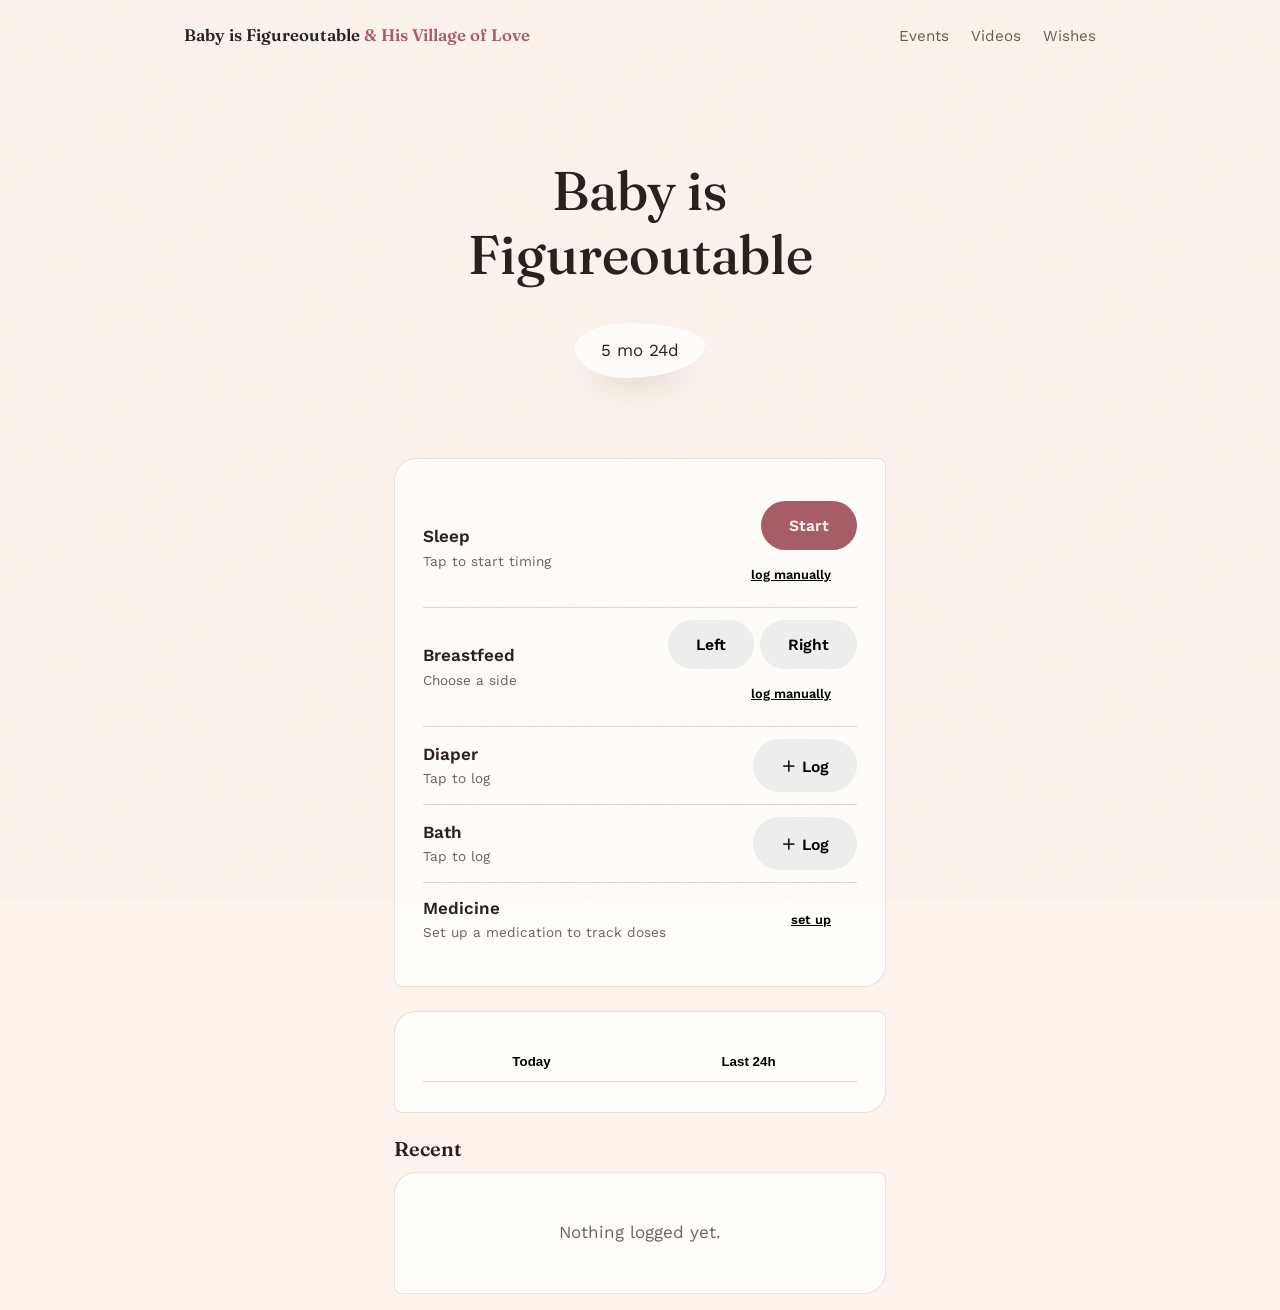
==== commit 837b95df: "update cx" ====
--- a/index.html
+++ b/index.html
@@ -3,247 +3,43 @@
 <head>
 <meta charset="UTF-8">
 <meta name="viewport" content="width=device-width, initial-scale=1, viewport-fit=cover, maximum-scale=1">
-<title>Jujube Log</title>
+<title>Baby is Figureoutable</title>
 
 <meta name="apple-mobile-web-app-capable" content="yes">
 <meta name="apple-mobile-web-app-status-bar-style" content="black-translucent">
-<meta name="apple-mobile-web-app-title" content="Jujube Log">
+<meta name="apple-mobile-web-app-title" content="Baby is Figureoutable">
 <link rel="apple-touch-icon" href="icon-192.png">
 <link rel="manifest" href="manifest.json">
 <meta name="theme-color" content="#f6f1e6">
 
-<style>
-  :root{
-    --paper: #f6f1e6;
-    --paper-deep: #efe7d6;
-    --paper-line: #e3d9c4;
-    --ink: #4a4038;
-    --ink-muted: #8a7f6e;
-    --ink-faint: #b3a791;
-    --sage: #7f9a76;
-    --sage-soft: rgba(127,154,118,0.16);
-    --sky: #6f9cb3;
-    --sky-soft: rgba(111,156,179,0.16);
-    --coral: #c97a52;
-    --coral-soft: rgba(201,122,82,0.14);
-    --gold: #c39a4a;
-    --gold-soft: rgba(195,154,74,0.18);
-    --clay: #b98a72;
-    --clay-soft: rgba(185,138,114,0.16);
-    --radius: 16px;
-    --shadow: 0 2px 10px rgba(74,64,56,0.08);
-  }
-
-  @media (prefers-color-scheme: dark){
-    :root{
-      --paper: #262019;
-      --paper-deep: #322a22;
-      --paper-line: #43392d;
-      --ink: #ece1cf;
-      --ink-muted: #b3a791;
-      --ink-faint: #7d7264;
-      --sage: #93ac8a;
-      --sage-soft: rgba(147,172,138,0.18);
-      --sky: #8db4c4;
-      --sky-soft: rgba(141,180,196,0.18);
-      --coral: #d99268;
-      --coral-soft: rgba(217,146,104,0.18);
-      --gold: #d4b06c;
-      --gold-soft: rgba(212,176,108,0.2);
-      --clay: #cf9d84;
-      --clay-soft: rgba(207,157,132,0.18);
-      --shadow: 0 2px 14px rgba(0,0,0,0.35);
-    }
-  }
-
-  *{ box-sizing: border-box; -webkit-tap-highlight-color: transparent; }
-
-  html{ background: var(--paper); position:relative; }
-  html::before{
-    content:"";
-    position:fixed; inset:0;
-    background-image: url("data:image/svg+xml,%3Csvg xmlns='http://www.w3.org/2000/svg' width='140' height='140'%3E%3Cfilter id='n'%3E%3CfeTurbulence type='fractalNoise' baseFrequency='0.85' numOctaves='2' stitchTiles='stitch'/%3E%3C/filter%3E%3Crect width='100%25' height='100%25' filter='url(%23n)'/%3E%3C/svg%3E");
-    opacity:0.035;
-    pointer-events:none;
-    mix-blend-mode: multiply;
-    z-index:0;
-  }
-
-  body{
-    margin:0; min-height:100vh;
-    display:flex; justify-content:center;
-    color: var(--ink);
-    font-family: ui-rounded, -apple-system, BlinkMacSystemFont, "Segoe UI", Roboto, sans-serif;
-    -webkit-font-smoothing: antialiased;
-    position:relative; z-index:1;
-  }
-
-  main{ width:100%; max-width: 480px; padding: 0 18px calc(32px + env(safe-area-inset-bottom)); }
-
-  /* ---------- Hero ---------- */
-  .hero{ position:relative; margin: 0 -18px 18px; }
-  .hero-img{
-    width:100%; display:block;
-    aspect-ratio: 2.5 / 1;
-    object-fit: cover;
-    object-position: 50% 60%;
-    -webkit-mask-image: linear-gradient(to bottom, black 65%, transparent 100%);
-    mask-image: linear-gradient(to bottom, black 65%, transparent 100%);
-    padding-top: env(safe-area-inset-top);
-  }
-  .hero-caption{ text-align:center; margin-top:-14px; }
-  .hero-caption h1{
-    font-size: 1.7rem; font-weight: 700; letter-spacing: -0.01em; margin: 0;
-  }
-  .age{ font-size: 0.85rem; color: var(--ink-muted); margin-top: 2px; }
-
-  /* ---------- Panels & rows ---------- */
-  .panel{
-    background: var(--paper-deep);
-    border: 1px solid var(--paper-line);
-    border-radius: var(--radius);
-    overflow: hidden;
-    margin-bottom: 18px;
-    box-shadow: var(--shadow);
-  }
-
-  .row{ padding: 16px 16px; border-bottom: 1px solid var(--paper-line); display:flex; align-items:center; justify-content:space-between; }
-  .row:last-child{ border-bottom:none; }
-  .row.row-active{ display:block; }
-
-  .row-label{ font-size: 1.02rem; font-weight: 600; }
-  .row-hint{ font-size: 0.78rem; color: var(--ink-faint); margin-top: 2px; }
-
-  .row-actions{ display:flex; gap:8px; }
-  .row-actions-col{ display:flex; flex-direction:column; align-items:flex-end; gap:6px; }
-
-  .tag{
-    display:inline-block; font-size:0.68rem; font-weight:700; text-transform:lowercase;
-    background: var(--paper); border:1px solid var(--paper-line); color: var(--ink-muted);
-    border-radius: 999px; padding: 2px 8px; margin-left:6px; vertical-align:middle;
-  }
-
-  .chip{
-    appearance:none; border: 1px solid var(--paper-line); background: var(--paper);
-    color: var(--ink); border-radius: 10px; padding: 10px 14px;
-    font-size: 0.88rem; font-weight: 600; font-family: inherit; cursor:pointer;
-  }
-  .chip:active{ opacity:0.7; }
-  .chip-primary{ background: var(--sky); color: var(--paper); border-color: var(--sky); }
-  .chip-ghost{ background: transparent; font-size:1.1rem; padding: 8px 14px; }
-  .chip-suggested{ border-color: var(--gold); background: var(--gold-soft); }
-  .chip-select.selected{ background: var(--coral); color: var(--paper); border-color: var(--coral); }
-
-  .link-btn{
-    appearance:none; border:none; background:none; color: var(--ink-muted);
-    font-size: 0.78rem; font-family: inherit; text-decoration: underline;
-    padding: 2px; cursor:pointer;
-  }
-  .link-btn.danger{ color: var(--coral); }
-
-  /* ---------- Active / running / form state ---------- */
-  .row-active-sky{ background: linear-gradient(160deg, var(--sky-soft), transparent 75%); }
-  .row-active-gold{ background: linear-gradient(160deg, var(--gold-soft), transparent 75%); }
-  .row-active-coral{ background: linear-gradient(160deg, var(--coral-soft), transparent 75%); }
-  .row-active-sage{ background: linear-gradient(160deg, var(--sage-soft), transparent 75%); }
-  .row-active-clay{ background: linear-gradient(160deg, var(--clay-soft), transparent 75%); }
-
-  .row-active-top{ display:flex; align-items:center; justify-content:space-between; margin-bottom:6px; }
-
-  .row-timer{
-    font-size: 2.5rem; font-weight: 700; font-variant-numeric: tabular-nums;
-    letter-spacing: -0.02em; line-height:1.1; margin: 2px 0 10px;
-  }
-  .row-sub{ font-size: 0.8rem; color: var(--ink-muted); margin: -6px 0 12px; }
-
-  .row-active-actions{ display:flex; gap:10px; margin-top: 10px; }
-
-  .btn{
-    appearance:none; border:none; border-radius: 12px; padding: 13px 16px;
-    font-size: 0.92rem; font-weight: 700; font-family: inherit; cursor:pointer; flex:1;
-  }
-  .btn-fill{ background: var(--ink); color: var(--paper); }
-  .btn-outline{ background: transparent; color: var(--ink); border: 1px solid var(--paper-line); }
-  .btn:active{ opacity:0.75; }
-  .btn:disabled{ opacity:0.4; }
-
-  .time-input{
-    font-family: inherit; font-size: 0.76rem; color: var(--ink-muted);
-    background: var(--paper); border: 1px solid var(--paper-line); border-radius: 8px;
-    padding: 4px 6px;
-  }
-
-  /* ---------- Attribute groups (diaper / sides) ---------- */
-  .attr-group{ margin: 10px 0; }
-  .attr-title{ font-size: 0.72rem; color: var(--ink-faint); margin-bottom: 6px; text-transform: uppercase; letter-spacing: 0.04em; }
-  .chip-row{ display:flex; flex-wrap:wrap; gap:8px; }
-
-  .form-grid{ display:flex; gap:10px; margin: 10px 0; }
-  .form-field{ flex:1; }
-  .form-field.full{ flex-basis:100%; }
-  .form-label{ font-size: 0.72rem; color: var(--ink-faint); margin-bottom: 4px; }
-  .note-input{
-    width:100%; font-family: inherit; font-size: 0.88rem; color: var(--ink);
-    background: var(--paper); border: 1px solid var(--paper-line); border-radius: 8px;
-    padding: 8px 10px;
-  }
-
-  .form-actions{ display:flex; align-items:center; justify-content:space-between; margin-top: 12px; gap:10px; }
-  .form-actions-right{ display:flex; align-items:center; gap:14px; }
-  .form-actions-right .btn{ flex: none; padding: 10px 18px; }
-
-  /* ---------- Summary ---------- */
-  .summary-tabs{ display:flex; border-bottom: 1px solid var(--paper-line); }
-  .tab-btn{
-    flex:1; appearance:none; border:none; background:none; font-family:inherit;
-    color: var(--ink-faint); font-size: 0.84rem; font-weight:700; padding: 12px 0; cursor:pointer;
-    border-bottom: 2px solid transparent;
-  }
-  .tab-btn.active{ color: var(--ink); border-bottom-color: var(--coral); }
-  .summary-body{ padding: 4px 0; }
-  .summary-row{ display:flex; align-items:center; padding: 12px 16px; border-bottom: 1px solid var(--paper-line); }
-  .summary-row:last-child{ border-bottom:none; }
-
-  /* ---------- Recent list ---------- */
-  .section-title{ font-size: 0.85rem; color: var(--ink-muted); margin: 0 0 10px 4px; }
-
-  .entry{ display:flex; justify-content:space-between; align-items:center; padding: 13px 16px; border-bottom: 1px solid var(--paper-line); cursor:pointer; }
-  .entry:last-child{ border-bottom:none; }
-  .entry:active{ background: var(--paper-line); }
-  .entry-editing{ display:block; padding: 14px 16px; cursor:default; }
-  .entry-editing:active{ background:none; }
-
-  .entry-main{ display:flex; align-items:center; gap:10px; }
-  .dot{ width:8px; height:8px; border-radius:50%; flex-shrink:0; }
-  .dot.sleep{ background: var(--sky); }
-  .dot.feed{ background: var(--gold); }
-  .dot.diaper{ background: var(--coral); }
-  .dot.bath{ background: var(--sage); }
-  .dot.medicine{ background: var(--clay); }
-
-  .entry-text{ font-size: 0.92rem; font-weight:600; }
-  .entry-detail{ font-size: 0.78rem; color: var(--ink-faint); margin-top: 1px; }
-  .entry-time{ font-size: 0.8rem; color: var(--ink-muted); white-space:nowrap; padding-left:10px; }
-  .entry-right{ display:flex; flex-direction:column; align-items:flex-end; gap:3px; }
-  .entry-delete{ font-size: 0.7rem; padding:0; }
-
-  .empty{ padding: 20px 16px; text-align:center; color: var(--ink-faint); font-size: 0.86rem; }
-
-  .sync-note{ text-align:center; font-size: 0.75rem; color: var(--ink-faint); margin-top: 14px; }
-</style>
+<!-- Shared Typography & Main Stylesheet from Village Site -->
+<link rel="preconnect" href="https://fonts.googleapis.com">
+<link rel="preconnect" href="https://fonts.gstatic.com" crossorigin>
+<link href="https://fonts.googleapis.com/css2?family=Fraunces:opsz,wght@9..144,400;9..144,500;9..144,600&family=Work+Sans:wght@400;500;600&family=Noto+Serif+SC:wght@500;600&family=Noto+Sans+SC:wght@400;500&display=swap" rel="stylesheet">
+<link rel="stylesheet" href="css/style.css">
+
 </head>
 <body>
-<main>
-
-  <header class="hero">
-    <img src="hero.jpg" class="hero-img" alt="">
-    <div class="hero-caption">
-      <h1>Jujube</h1>
-      <div class="age" id="age"></div>
+
+<nav class="site-nav">
+  <a href="index.html" class="site-nav__mark">Baby is Figureoutable <span>&amp; His Village of Love</span></a>
+  <ul class="site-nav__links">
+    <li><a href="events.html">Events</a></li>
+    <li><a href="videos.html">Videos</a></li>
+    <li><a href="wishes.html">Wishes</a></li>
+  </ul>
+</nav>
+
+<main class="wrap" style="max-width: 540px; padding-top: 24px;">
+
+  <header class="hero" style="text-align: center; margin-bottom: 24px;">
+    <div class="hero__inner">
+      <h1>Baby is Figureoutable</h1>
+      <div class="age-counter" id="age" style="margin-top: 8px;"></div>
     </div>
   </header>
 
-  <div class="panel" id="panelActions">
+  <div class="card" id="panelActions" style="margin-bottom: 24px;">
     <div class="row" id="rowSleep"></div>
     <div class="row" id="rowFeed"></div>
     <div class="row" id="rowDiaper"></div>
@@ -251,18 +47,18 @@
     <div class="row" id="rowMedicine"></div>
   </div>
 
-  <div class="panel">
-    <div class="summary-tabs">
-      <button class="tab-btn active" data-range="today">Today</button>
-      <button class="tab-btn" data-range="24h">Last 24h</button>
+  <div class="card" style="margin-bottom: 24px;">
+    <div class="summary-tabs" style="display:flex; border-bottom: 1px solid var(--paper-line, #e3d9c4);">
+      <button class="tab-btn active" data-range="today" style="flex:1; background:none; border:none; padding:12px; font-weight:600; cursor:pointer;">Today</button>
+      <button class="tab-btn" data-range="24h" style="flex:1; background:none; border:none; padding:12px; font-weight:600; cursor:pointer;">Last 24h</button>
     </div>
     <div class="summary-body" id="summaryBody"></div>
   </div>
 
-  <div class="section-title">Recent</div>
-  <div class="panel" id="recentPanel"></div>
-
-  <div class="sync-note" id="syncNote"></div>
+  <h3 style="margin-bottom: 12px;">Recent</h3>
+  <div class="card" id="recentPanel"></div>
+
+  <div class="sync-note" id="syncNote" style="text-align:center; margin-top:16px; font-size:0.85rem; opacity:0.8;"></div>
 
 </main>
 
@@ -285,7 +81,7 @@
   var K_CACHE = 'jujube_recent_cache';
 
   // ---------- Transient UI state ----------
-  var editing = null; // { mode:'new'|'edit', type, activityKey, startMs, endMs, beginSide, endSide, leftMin, rightMin, diaperType, color, texture, size, note }
+  var editing = null; 
   var currentSummaryRange = 'today';
 
   // ---------- Helpers ----------
@@ -462,11 +258,11 @@
   }
 
   function formActions(mode, saveLabel, saveDisabled){
-    return '<div class="form-actions">' +
-      (mode === 'edit' ? '<button class="link-btn danger" data-action="delete-entry">Delete</button>' : '<span></span>') +
-      '<div class="form-actions-right">' +
-        '<button class="link-btn" data-action="cancel-edit">Cancel</button>' +
-        '<button class="btn btn-fill" data-action="save-entry"' + (saveDisabled ? ' disabled' : '') + '>' + (saveLabel||'Save') + '</button>' +
+    return '<div class="form-actions" style="display:flex; justify-content:space-between; align-items:center; margin-top:12px;">' +
+      (mode === 'edit' ? '<button class="btn btn--danger" data-action="delete-entry">Delete</button>' : '<span></span>') +
+      '<div class="form-actions-right" style="display:flex; gap:8px;">' +
+        '<button class="btn" data-action="cancel-edit">Cancel</button>' +
+        '<button class="btn btn--primary" data-action="save-entry"' + (saveDisabled ? ' disabled' : '') + '>' + (saveLabel||'Save') + '</button>' +
       '</div>' +
     '</div>';
   }
@@ -476,40 +272,41 @@
     var t = getTimers().Sleep;
 
     if (t){
-      el.className = 'row row-active row-active-sky';
+      el.className = 'row row-active';
       el.innerHTML =
-        '<div class="row-active-top">' +
+        '<div class="row-active-top" style="display:flex; justify-content:space-between; align-items:center;">' +
           '<div class="row-label">Sleep<span class="tag">running</span></div>' +
           '<input type="datetime-local" class="time-input" value="' + toLocalInputValue(t.startedAt) + '" data-edit-live="sleep-start">' +
         '</div>' +
-        '<div class="row-timer" id="sleepTimerText">' + formatElapsed((Date.now()-t.startedAt)/1000) + '</div>' +
-        '<div class="row-active-actions"><button class="btn btn-fill" data-action="stop-sleep">Stop</button></div>';
+        '<div class="row-timer" id="sleepTimerText" style="font-size:2rem; font-weight:700; margin:8px 0;">' + formatElapsed((Date.now()-t.startedAt)/1000) + '</div>' +
+        '<div class="row-active-actions"><button class="btn btn--primary" data-action="stop-sleep">Stop</button></div>';
       return;
     }
 
     if (editing && editing.mode === 'new' && editing.type === 'Sleep'){
-      el.className = 'row row-active row-active-sky';
+      el.className = 'row row-active';
       el.innerHTML = renderSleepForm(editing);
       return;
     }
 
     el.className = 'row';
+    el.style.cssText = 'display:flex; justify-content:space-between; align-items:center; padding:12px 0; border-bottom:1px solid var(--paper-line, #e3d9c4);';
     el.innerHTML =
-      '<div><div class="row-label">Sleep</div><div class="row-hint">Tap to start timing</div></div>' +
-      '<div class="row-actions-col">' +
-        '<button class="chip chip-primary" data-action="start-sleep">Start</button>' +
-        '<button class="link-btn" data-action="open-new" data-type="Sleep">log manually</button>' +
+      '<div><div class="row-label" style="font-weight:600;">Sleep</div><div class="row-hint" style="font-size:0.85rem; opacity:0.7;">Tap to start timing</div></div>' +
+      '<div class="row-actions-col" style="display:flex; flex-direction:column; align-items:flex-end; gap:4px;">' +
+        '<button class="btn btn--primary" data-action="start-sleep">Start</button>' +
+        '<button class="btn" style="font-size:0.8rem; border:none; background:none; text-decoration:underline;" data-action="open-new" data-type="Sleep">log manually</button>' +
       '</div>';
   }
 
   function renderSleepForm(d){
     return (
-      '<div class="row-label">Sleep' + formTag(d) + '</div>' +
-      '<div class="form-grid">' +
-        '<div class="form-field"><div class="form-label">Start</div><input type="datetime-local" class="time-input" style="width:100%" value="' + toLocalInputValue(d.startMs) + '" data-edit="startMs"></div>' +
-        '<div class="form-field"><div class="form-label">End</div><input type="datetime-local" class="time-input" style="width:100%" value="' + toLocalInputValue(d.endMs) + '" data-edit="endMs"></div>' +
+      '<div class="row-label" style="font-weight:600;">Sleep' + formTag(d) + '</div>' +
+      '<div class="form-grid" style="display:flex; gap:8px; margin:8px 0;">' +
+        '<div class="form-field" style="flex:1;"><div class="form-label" style="font-size:0.8rem;">Start</div><input type="datetime-local" class="time-input" style="width:100%" value="' + toLocalInputValue(d.startMs) + '" data-edit="startMs"></div>' +
+        '<div class="form-field" style="flex:1;"><div class="form-label" style="font-size:0.8rem;">End</div><input type="datetime-local" class="time-input" style="width:100%" value="' + toLocalInputValue(d.endMs) + '" data-edit="endMs"></div>' +
       '</div>' +
-      '<div class="form-field full"><div class="form-label">Note</div><input type="text" class="note-input" placeholder="optional" value="' + escapeHtml(d.note||'') + '" data-edit="note"></div>' +
+      '<div class="form-field full"><div class="form-label" style="font-size:0.8rem;">Note</div><input type="text" class="note-input" style="width:100%; padding:6px;" placeholder="optional" value="' + escapeHtml(d.note||'') + '" data-edit="note"></div>' +
       formActions(d.mode)
     );
   }
@@ -527,78 +324,79 @@
 
     if (t){
       var other = t.currentSide === 'LEFT' ? 'RIGHT' : 'LEFT';
-      el.className = 'row row-active row-active-gold';
+      el.className = 'row row-active';
       el.innerHTML =
-        '<div class="row-active-top">' +
+        '<div class="row-active-top" style="display:flex; justify-content:space-between; align-items:center;">' +
           '<div class="row-label">Breastfeed<span class="tag">' + t.currentSide.toLowerCase() + '</span></div>' +
           '<input type="datetime-local" class="time-input" value="' + toLocalInputValue(t.startedAt) + '" data-edit-live="feed-start">' +
         '</div>' +
-        '<div class="row-timer" id="feedTimerText">' + formatElapsed((Date.now()-t.currentSideStart)/1000) + '</div>' +
-        '<div class="row-sub" id="feedSubText">' + feedSubLabel(t) + '</div>' +
-        '<div class="row-active-actions">' +
-          '<button class="btn btn-outline" data-action="switch-side" data-side="' + other + '">Switch to ' + other.toLowerCase() + '</button>' +
-          '<button class="btn btn-fill" data-action="stop-feed">Stop</button>' +
+        '<div class="row-timer" id="feedTimerText" style="font-size:2rem; font-weight:700; margin:8px 0;">' + formatElapsed((Date.now()-t.currentSideStart)/1000) + '</div>' +
+        '<div class="row-sub" id="feedSubText" style="font-size:0.85rem; opacity:0.8; margin-bottom:8px;">' + feedSubLabel(t) + '</div>' +
+        '<div class="row-active-actions" style="display:flex; gap:8px;">' +
+          '<button class="btn" data-action="switch-side" data-side="' + other + '">Switch to ' + other.toLowerCase() + '</button>' +
+          '<button class="btn btn--primary" data-action="stop-feed">Stop</button>' +
         '</div>';
       return;
     }
 
     if (editing && editing.mode === 'new' && editing.type === 'Breastfeed'){
-      el.className = 'row row-active row-active-gold';
+      el.className = 'row row-active';
       el.innerHTML = renderFeedForm(editing);
       return;
     }
 
     el.className = 'row';
+    el.style.cssText = 'display:flex; justify-content:space-between; align-items:center; padding:12px 0; border-bottom:1px solid var(--paper-line, #e3d9c4);';
     var lastSide = getLastFeedSide();
     el.innerHTML =
-      '<div><div class="row-label">Breastfeed</div><div class="row-hint">' + (lastSide ? 'Last was ' + lastSide.toLowerCase() : 'Choose a side') + '</div></div>' +
-      '<div class="row-actions-col">' +
-        '<div class="row-actions">' +
-          '<button class="chip' + (lastSide==='RIGHT'?' chip-suggested':'') + '" data-action="start-feed" data-side="LEFT">Left</button>' +
-          '<button class="chip' + (lastSide==='LEFT'?' chip-suggested':'') + '" data-action="start-feed" data-side="RIGHT">Right</button>' +
+      '<div><div class="row-label" style="font-weight:600;">Breastfeed</div><div class="row-hint" style="font-size:0.85rem; opacity:0.7;">' + (lastSide ? 'Last was ' + lastSide.toLowerCase() : 'Choose a side') + '</div></div>' +
+      '<div class="row-actions-col" style="display:flex; flex-direction:column; align-items:flex-end; gap:4px;">' +
+        '<div class="row-actions" style="display:flex; gap:6px;">' +
+          '<button class="btn' + (lastSide==='RIGHT'?' btn--gold':'') + '" data-action="start-feed" data-side="LEFT">Left</button>' +
+          '<button class="btn' + (lastSide==='LEFT'?' btn--gold':'') + '" data-action="start-feed" data-side="RIGHT">Right</button>' +
         '</div>' +
-        '<button class="link-btn" data-action="open-new" data-type="Breastfeed">log manually</button>' +
+        '<button class="btn" style="font-size:0.8rem; border:none; background:none; text-decoration:underline;" data-action="open-new" data-type="Breastfeed">log manually</button>' +
       '</div>';
   }
 
   function sideChip(field, value, d, label){
     var selected = d[field] === value;
-    return '<button class="chip chip-select' + (selected?' selected':'') + '" data-side-field="' + field + '" data-side-value="' + value + '">' + label + '</button>';
+    return '<button class="btn' + (selected?' btn--primary':'') + '" data-side-field="' + field + '" data-side-value="' + value + '">' + label + '</button>';
   }
 
   function renderFeedForm(d){
     return (
-      '<div class="row-label">Breastfeed' + formTag(d) + '</div>' +
-      '<div class="form-field"><div class="form-label">Start</div><input type="datetime-local" class="time-input" style="width:100%" value="' + toLocalInputValue(d.startMs) + '" data-edit="startMs"></div>' +
-      '<div class="attr-group"><div class="attr-title">Began on</div><div class="chip-row">' + sideChip('beginSide','LEFT',d,'Left') + sideChip('beginSide','RIGHT',d,'Right') + '</div></div>' +
-      '<div class="attr-group"><div class="attr-title">Ended on</div><div class="chip-row">' + sideChip('endSide','LEFT',d,'Left') + sideChip('endSide','RIGHT',d,'Right') + '</div></div>' +
-      '<div class="form-grid">' +
-        '<div class="form-field"><div class="form-label">Left (min)</div><input type="number" min="0" inputmode="numeric" class="note-input" value="' + d.leftMin + '" data-edit="leftMin"></div>' +
-        '<div class="form-field"><div class="form-label">Right (min)</div><input type="number" min="0" inputmode="numeric" class="note-input" value="' + d.rightMin + '" data-edit="rightMin"></div>' +
+      '<div class="row-label" style="font-weight:600;">Breastfeed' + formTag(d) + '</div>' +
+      '<div class="form-field"><div class="form-label" style="font-size:0.8rem;">Start</div><input type="datetime-local" class="time-input" style="width:100%" value="' + toLocalInputValue(d.startMs) + '" data-edit="startMs"></div>' +
+      '<div class="attr-group" style="margin:8px 0;"><div class="attr-title" style="font-size:0.8rem;">Began on</div><div class="chip-row" style="display:flex; gap:6px;">' + sideChip('beginSide','LEFT',d,'Left') + sideChip('beginSide','RIGHT',d,'Right') + '</div></div>' +
+      '<div class="attr-group" style="margin:8px 0;"><div class="attr-title" style="font-size:0.8rem;">Ended on</div><div class="chip-row" style="display:flex; gap:6px;">' + sideChip('endSide','LEFT',d,'Left') + sideChip('endSide','RIGHT',d,'Right') + '</div></div>' +
+      '<div class="form-grid" style="display:flex; gap:8px; margin:8px 0;">' +
+        '<div class="form-field" style="flex:1;"><div class="form-label" style="font-size:0.8rem;">Left (min)</div><input type="number" min="0" inputmode="numeric" class="note-input" style="width:100%; padding:6px;" value="' + d.leftMin + '" data-edit="leftMin"></div>' +
+        '<div class="form-field" style="flex:1;"><div class="form-label" style="font-size:0.8rem;">Right (min)</div><input type="number" min="0" inputmode="numeric" class="note-input" style="width:100%; padding:6px;" value="' + d.rightMin + '" data-edit="rightMin"></div>' +
       '</div>' +
-      '<div class="form-field full"><div class="form-label">Note</div><input type="text" class="note-input" placeholder="optional" value="' + escapeHtml(d.note||'') + '" data-edit="note"></div>' +
+      '<div class="form-field full"><div class="form-label" style="font-size:0.8rem;">Note</div><input type="text" class="note-input" style="width:100%; padding:6px;" placeholder="optional" value="' + escapeHtml(d.note||'') + '" data-edit="note"></div>' +
       formActions(d.mode)
     );
   }
 
   function attrGroup(title, group, options, d){
-    return '<div class="attr-group"><div class="attr-title">' + title + '</div><div class="chip-row">' +
+    return '<div class="attr-group" style="margin:8px 0;"><div class="attr-title" style="font-size:0.8rem;">' + title + '</div><div class="chip-row" style="display:flex; flex-wrap:wrap; gap:6px;">' +
       options.map(function(opt){
         var selected = d[group] === opt;
-        return '<button class="chip chip-select' + (selected?' selected':'') + '" data-group="' + group + '" data-value="' + opt + '">' + opt + '</button>';
+        return '<button class="btn' + (selected?' btn--primary':'') + '" data-group="' + group + '" data-value="' + opt + '">' + opt + '</button>';
       }).join('') +
     '</div></div>';
   }
 
   function renderDiaperForm(d){
     return (
-      '<div class="row-label">Diaper' + (d.mode==='edit' ? formTag(d) : '') + '</div>' +
-      '<div class="form-field"><div class="form-label">Time</div><input type="datetime-local" class="time-input" style="width:100%" value="' + toLocalInputValue(d.startMs) + '" data-edit="startMs"></div>' +
+      '<div class="row-label" style="font-weight:600;">Diaper' + (d.mode==='edit' ? formTag(d) : '') + '</div>' +
+      '<div class="form-field"><div class="form-label" style="font-size:0.8rem;">Time</div><input type="datetime-local" class="time-input" style="width:100%" value="' + toLocalInputValue(d.startMs) + '" data-edit="startMs"></div>' +
       attrGroup('Type','diaperType',['Wet','Dirty','Dirty Wet'], d) +
       attrGroup('Color','color',['Yellow','Green','Brown','Black','Red'], d) +
       attrGroup('Texture','texture',['Seedy','Mushy','Runny','Watery','Hard'], d) +
       attrGroup('Size','size',['Small','Medium','Large'], d) +
-      '<div class="form-field full"><div class="form-label">Note</div><input type="text" class="note-input" placeholder="optional" value="' + escapeHtml(d.note||'') + '" data-edit="note"></div>' +
+      '<div class="form-field full"><div class="form-label" style="font-size:0.8rem;">Note</div><input type="text" class="note-input" style="width:100%; padding:6px;" placeholder="optional" value="' + escapeHtml(d.note||'') + '" data-edit="note"></div>' +
       formActions(d.mode, 'Log', !d.diaperType)
     );
   }
@@ -615,21 +413,22 @@
   function renderDiaperRow(){
     var el = document.getElementById('rowDiaper');
     if (editing && editing.mode === 'new' && editing.type === 'Diaper'){
-      el.className = 'row row-active row-active-coral';
+      el.className = 'row row-active';
       el.innerHTML = renderDiaperForm(editing);
       return;
     }
     el.className = 'row';
+    el.style.cssText = 'display:flex; justify-content:space-between; align-items:center; padding:12px 0; border-bottom:1px solid var(--paper-line, #e3d9c4);';
     el.innerHTML =
-      '<div><div class="row-label">Diaper</div><div class="row-hint">Tap to log</div></div>' +
-      '<button class="chip chip-ghost" data-action="open-new" data-type="Diaper">\uFF0B</button>';
+      '<div><div class="row-label" style="font-weight:600;">Diaper</div><div class="row-hint" style="font-size:0.85rem; opacity:0.7;">Tap to log</div></div>' +
+      '<button class="btn" data-action="open-new" data-type="Diaper">\uFF0B Log</button>';
   }
 
   function renderBathForm(d){
     return (
-      '<div class="row-label">Bath' + (d.mode==='edit' ? formTag(d) : '') + '</div>' +
-      '<div class="form-field"><div class="form-label">Time</div><input type="datetime-local" class="time-input" style="width:100%" value="' + toLocalInputValue(d.startMs) + '" data-edit="startMs"></div>' +
-      '<div class="form-field full"><div class="form-label">Note</div><input type="text" class="note-input" placeholder="optional" value="' + escapeHtml(d.note||'') + '" data-edit="note"></div>' +
+      '<div class="row-label" style="font-weight:600;">Bath' + (d.mode==='edit' ? formTag(d) : '') + '</div>' +
+      '<div class="form-field"><div class="form-label" style="font-size:0.8rem;">Time</div><input type="datetime-local" class="time-input" style="width:100%" value="' + toLocalInputValue(d.startMs) + '" data-edit="startMs"></div>' +
+      '<div class="form-field full"><div class="form-label" style="font-size:0.8rem;">Note</div><input type="text" class="note-input" style="width:100%; padding:6px;" placeholder="optional" value="' + escapeHtml(d.note||'') + '" data-edit="note"></div>' +
       formActions(d.mode)
     );
   }
@@ -637,14 +436,15 @@
   function renderBathRow(){
     var el = document.getElementById('rowBath');
     if (editing && editing.mode === 'new' && editing.type === 'Bath'){
-      el.className = 'row row-active row-active-sage';
+      el.className = 'row row-active';
       el.innerHTML = renderBathForm(editing);
       return;
     }
     el.className = 'row';
+    el.style.cssText = 'display:flex; justify-content:space-between; align-items:center; padding:12px 0; border-bottom:1px solid var(--paper-line, #e3d9c4);';
     el.innerHTML =
-      '<div><div class="row-label">Bath</div><div class="row-hint">Tap to log</div></div>' +
-      '<button class="chip chip-ghost" data-action="open-new" data-type="Bath">\uFF0B</button>';
+      '<div><div class="row-label" style="font-weight:600;">Bath</div><div class="row-hint" style="font-size:0.85rem; opacity:0.7;">Tap to log</div></div>' +
+      '<button class="btn" data-action="open-new" data-type="Bath">\uFF0B Log</button>';
   }
 
   // ---------- Medicine ----------
@@ -671,13 +471,13 @@
 
   function renderMedConfigForm(d){
     return (
-      '<div class="row-label">Medicine setup</div>' +
-      '<div class="form-field full"><div class="form-label">Medication</div><input type="text" class="note-input" placeholder="e.g. Tylenol" value="' + escapeHtml(d.name||'') + '" data-edit="name"></div>' +
-      '<div class="form-field"><div class="form-label">Every (hours)</div><input type="number" min="1" inputmode="numeric" class="note-input" value="' + d.intervalHours + '" data-edit="intervalHours"></div>' +
-      '<div class="form-actions"><span></span><div class="form-actions-right">' +
-        '<button class="link-btn" data-action="cancel-edit">Cancel</button>' +
-        '<button class="btn btn-fill" data-action="save-med-config">Save</button>' +
-      '</div></div>'
+      '<div class="row-label" style="font-weight:600;">Medicine setup</div>' +
+      '<div class="form-field full"><div class="form-label" style="font-size:0.8rem;">Medication</div><input type="text" class="note-input" style="width:100%; padding:6px;" placeholder="e.g. Tylenol" value="' + escapeHtml(d.name||'') + '" data-edit="name"></div>' +
+      '<div class="form-field"><div class="form-label" style="font-size:0.8rem;">Every (hours)</div><input type="number" min="1" inputmode="numeric" class="note-input" style="width:100%; padding:6px;" value="' + d.intervalHours + '" data-edit="intervalHours"></div>' +
+      '<div class="form-actions" style="display:flex; justify-content:flex-end; gap:8px; margin-top:12px;">' +
+        '<button class="btn" data-action="cancel-edit">Cancel</button>' +
+        '<button class="btn btn--primary" data-action="save-med-config">Save</button>' +
+      '</div>'
     );
   }
 
@@ -685,10 +485,10 @@
     var med = getCurrentMed();
     var medName = (d.mode === 'edit') ? d.medName : (med ? med.name : '');
     return (
-      '<div class="row-label">Medicine' + formTag(d) + '</div>' +
-      '<div class="row-hint" style="margin-bottom:8px">' + escapeHtml(medName || 'No medication set') + '</div>' +
-      '<div class="form-field"><div class="form-label">Time</div><input type="datetime-local" class="time-input" style="width:100%" value="' + toLocalInputValue(d.startMs) + '" data-edit="startMs"></div>' +
-      '<div class="form-field full"><div class="form-label">Note</div><input type="text" class="note-input" placeholder="optional" value="' + escapeHtml(d.note||'') + '" data-edit="note"></div>' +
+      '<div class="row-label" style="font-weight:600;">Medicine' + formTag(d) + '</div>' +
+      '<div class="row-hint" style="margin-bottom:8px; font-size:0.85rem; opacity:0.8;">' + escapeHtml(medName || 'No medication set') + '</div>' +
+      '<div class="form-field"><div class="form-label" style="font-size:0.8rem;">Time</div><input type="datetime-local" class="time-input" style="width:100%" value="' + toLocalInputValue(d.startMs) + '" data-edit="startMs"></div>' +
+      '<div class="form-field full"><div class="form-label" style="font-size:0.8rem;">Note</div><input type="text" class="note-input" style="width:100%; padding:6px;" placeholder="optional" value="' + escapeHtml(d.note||'') + '" data-edit="note"></div>' +
       formActions(d.mode)
     );
   }
@@ -698,32 +498,33 @@
     var med = getCurrentMed();
 
     if (editing && editing.type === 'Medicine' && editing.mode === 'config'){
-      el.className = 'row row-active row-active-clay';
+      el.className = 'row row-active';
       el.innerHTML = renderMedConfigForm(editing);
       return;
     }
     if (editing && editing.mode === 'new' && editing.type === 'Medicine'){
-      el.className = 'row row-active row-active-clay';
+      el.className = 'row row-active';
       el.innerHTML = renderMedicineForm(editing);
       return;
     }
 
     el.className = 'row';
+    el.style.cssText = 'display:flex; justify-content:space-between; align-items:center; padding:12px 0;';
     if (!med || !med.name){
       el.innerHTML =
-        '<div><div class="row-label">Medicine</div><div class="row-hint">Set up a medication to track doses</div></div>' +
-        '<button class="link-btn" data-action="open-med-config">set up</button>';
+        '<div><div class="row-label" style="font-weight:600;">Medicine</div><div class="row-hint" style="font-size:0.85rem; opacity:0.7;">Set up a medication to track doses</div></div>' +
+        '<button class="btn" style="font-size:0.8rem; border:none; background:none; text-decoration:underline;" data-action="open-med-config">set up</button>';
       return;
     }
 
     el.innerHTML =
-      '<div><div class="row-label">Medicine</div>' +
-        '<div class="row-hint">' + escapeHtml(med.name) + ', every ' + med.intervalHours + 'h</div>' +
-        '<div class="row-hint" id="doseStatusText">' + doseStatusText(med, getLastDose()) + '</div>' +
+      '<div><div class="row-label" style="font-weight:600;">Medicine</div>' +
+        '<div class="row-hint" style="font-size:0.85rem; opacity:0.7;">' + escapeHtml(med.name) + ', every ' + med.intervalHours + 'h</div>' +
+        '<div class="row-hint" id="doseStatusText" style="font-size:0.85rem; opacity:0.8;">' + doseStatusText(med, getLastDose()) + '</div>' +
       '</div>' +
-      '<div class="row-actions-col">' +
-        '<button class="chip chip-primary" data-action="open-new" data-type="Medicine">Log dose</button>' +
-        '<button class="link-btn" data-action="open-med-config">change</button>' +
+      '<div class="row-actions-col" style="display:flex; flex-direction:column; align-items:flex-end; gap:4px;">' +
+        '<button class="btn btn--primary" data-action="open-new" data-type="Medicine">Log dose</button>' +
+        '<button class="btn" style="font-size:0.8rem; border:none; background:none; text-decoration:underline;" data-action="open-med-config">change</button>' +
       '</div>';
   }
 
@@ -738,25 +539,25 @@
   function renderRecent(){
     var cache = getCache();
     var panel = document.getElementById('recentPanel');
-    if (cache.length === 0){ panel.innerHTML = '<div class="empty">Nothing logged yet.</div>'; return; }
+    if (cache.length === 0){ panel.innerHTML = '<div style="padding:16px; text-align:center; opacity:0.7;">Nothing logged yet.</div>'; return; }
     panel.innerHTML = cache.map(entryRowHtml).join('');
   }
 
   function entryRowHtml(e){
     var key = e['_activityKey'];
     if (editing && editing.mode === 'edit' && editing.activityKey === key){
-      return '<div class="entry-editing">' + renderEntryForm(editing) + '</div>';
+      return '<div class="entry-editing" style="padding:12px 0;">' + renderEntryForm(editing) + '</div>';
     }
 
     var type = e['Type'];
-    var dotClass = 'diaper', text = type, detail = '';
+    var text = type, detail = '';
     var startMs = Number(e['Start Date/time (Epoch)']) || Date.parse(e['Start Date/time']);
 
     if (type === 'Sleep'){
-      dotClass = 'sleep'; text = 'Sleep';
+      text = 'Sleep';
       detail = formatDuration(Number(e['[Sleep] Duration (Seconds)'])||0);
     } else if (type === 'Breastfeed'){
-      dotClass = 'feed'; text = 'Breastfeed';
+      text = 'Breastfeed';
       var l = Number(e['[Breastfeed] Left Duration (Seconds)'])||0;
       var r = Number(e['[Breastfeed] Right Duration (Seconds)'])||0;
       var parts = [];
@@ -764,33 +565,33 @@
       if (r) parts.push('R ' + formatDuration(r));
       detail = parts.join(' \u00b7 ');
     } else if (type === 'Diaper'){
-      dotClass = 'diaper'; text = 'Diaper';
+      text = 'Diaper';
       detail = e['[Diaper] Type'] || '';
     } else if (type === 'Routine' && e['[Routine] Routine'] === 'Bath'){
-      dotClass = 'bath'; text = 'Bath';
+      text = 'Bath';
     } else if (type === 'Medical'){
-      dotClass = 'medicine'; text = 'Medicine';
+      text = 'Medicine';
       detail = e['[Medical] Medication'] || '';
     }
     if (e['Note']) detail = detail ? detail + ' \u00b7 ' + e['Note'] : e['Note'];
 
-    return '<div class="entry" data-key="' + key + '">' +
-      '<div class="entry-main"><span class="dot ' + dotClass + '"></span>' +
-      '<div><div class="entry-text">' + text + '</div>' +
-      (detail ? '<div class="entry-detail">' + escapeHtml(detail) + '</div>' : '') +
+    return '<div class="entry" data-key="' + key + '" style="display:flex; justify-content:space-between; align-items:center; padding:12px 0; border-bottom:1px solid var(--paper-line, #e3d9c4); cursor:pointer;">' +
+      '<div class="entry-main">' +
+      '<div><div class="entry-text" style="font-weight:600;">' + text + '</div>' +
+      (detail ? '<div class="entry-detail" style="font-size:0.85rem; opacity:0.7;">' + escapeHtml(detail) + '</div>' : '') +
       '</div></div>' +
-      '<div class="entry-right">' +
-        '<div class="entry-time">' + formatRelative(startMs) + '</div>' +
-        '<button class="link-btn danger entry-delete" data-action="quick-delete" data-key="' + key + '">delete</button>' +
+      '<div class="entry-right" style="display:flex; flex-direction:column; align-items:flex-end; gap:2px;">' +
+        '<div class="entry-time" style="font-size:0.8rem; opacity:0.8;">' + formatRelative(startMs) + '</div>' +
+        '<button class="btn" style="font-size:0.75rem; color:var(--coral, #c97a52); border:none; background:none; padding:0;" data-action="quick-delete" data-key="' + key + '">delete</button>' +
       '</div>' +
     '</div>';
   }
 
   // ---------- Rendering: summary ----------
-  function summaryLine(dotClass, label, count, detail){
-    return '<div class="summary-row"><div class="entry-main"><span class="dot ' + dotClass + '"></span>' +
-      '<div><div class="entry-text">' + label + '<span class="tag">' + count + '</span></div>' +
-      (detail ? '<div class="entry-detail">' + detail + '</div>' : '') + '</div></div></div>';
+  function summaryLine(label, count, detail){
+    return '<div class="summary-row" style="display:flex; justify-content:space-between; padding:10px 12px; border-bottom:1px solid var(--paper-line, #e3d9c4);">' +
+      '<div class="entry-main"><div><div class="entry-text" style="font-weight:600;">' + label + ' <span style="font-size:0.8rem; opacity:0.8;">(' + count + ')</span></div>' +
+      (detail ? '<div class="entry-detail" style="font-size:0.85rem; opacity:0.7;">' + detail + '</div>' : '') + '</div></div></div>';
   }
 
   function renderSummary(summary){
@@ -798,16 +599,16 @@
     var bathCount = (summary && summary.bath) ? summary.bath.count : 0;
     var medCount = (summary && summary.medical) ? summary.medical.count : 0;
     if (!summary || (summary.sleep.count===0 && summary.breastfeed.count===0 && summary.diaper.count===0 && bathCount===0 && medCount===0)){
-      el.innerHTML = '<div class="empty">Nothing logged in this window yet.</div>';
+      el.innerHTML = '<div style="padding:16px; text-align:center; opacity:0.7;">Nothing logged in this window yet.</div>';
       return;
     }
     var rows = [];
-    if (summary.sleep.count>0) rows.push(summaryLine('sleep','Sleep', summary.sleep.count, formatDuration(summary.sleep.totalSeconds) + ' total'));
-    if (summary.breastfeed.count>0) rows.push(summaryLine('feed','Breastfeed', summary.breastfeed.count,
+    if (summary.sleep.count>0) rows.push(summaryLine('Sleep', summary.sleep.count, formatDuration(summary.sleep.totalSeconds) + ' total'));
+    if (summary.breastfeed.count>0) rows.push(summaryLine('Breastfeed', summary.breastfeed.count,
       formatDuration(summary.breastfeed.totalSeconds) + ' total \u00b7 L ' + formatDuration(summary.breastfeed.leftSeconds) + ' \u00b7 R ' + formatDuration(summary.breastfeed.rightSeconds)));
-    if (summary.diaper.count>0) rows.push(summaryLine('diaper','Diaper', summary.diaper.count, summary.diaper.wet + ' wet \u00b7 ' + summary.diaper.dirty + ' dirty'));
-    if (bathCount>0) rows.push(summaryLine('bath','Bath', bathCount, ''));
-    if (medCount>0) rows.push(summaryLine('medicine','Medicine', medCount, ''));
+    if (summary.diaper.count>0) rows.push(summaryLine('Diaper', summary.diaper.count, summary.diaper.wet + ' wet \u00b7 ' + summary.diaper.dirty + ' dirty'));
+    if (bathCount>0) rows.push(summaryLine('Bath', bathCount, ''));
+    if (medCount>0) rows.push(summaryLine('Medicine', medCount, ''));
     el.innerHTML = rows.join('');
   }
 
@@ -994,7 +795,7 @@
     renderRows(); renderRecent(); fetchSummary();
   }
 
-  // ---------- Ticking (running timers only touch text nodes) ----------
+  // ---------- Ticking ----------
   function tickSleep(){
     var t = getTimers().Sleep;
     var el = document.getElementById('sleepTimerText');
--- a/css/style.css
+++ b/css/style.css
@@ -0,0 +1,468 @@
+/* ==========================================================================
+   Little Sai and His Village of Love — shared stylesheet
+   A living family archive: warm, hand-painted, unhurried.
+   ========================================================================== */
+
+:root {
+  /* Color — a watercolor palette, not the default cream/terracotta pairing */
+  --paper: #fbf3ec;         /* warm blush paper, base background */
+  --paper-deep: #f4e5da;    /* deeper paper for alternating bands */
+  --ink: #2b211c;           /* warm near-black brown, primary text */
+  --ink-soft: #6a5952;      /* secondary text */
+  --rose: #c97b84;          /* dusty rose, primary accent */
+  --rose-deep: #a85d68;     /* rose for hover / emphasis */
+  --gold: #d9a441;          /* ochre gold, warmth + highlights */
+  --gold-soft: #efcb86;     /* pale gold wash */
+  --pine: #5b7b5a;          /* sage green, growth motif */
+  --pine-deep: #3f5a40;     /* deep pine for tree trunk / links */
+  --plum: #6b4c5c;          /* deep plum, wishes band */
+  --card: #fffdf9;          /* card surface, warmer than pure white */
+  --line: rgba(43, 33, 28, 0.12);
+
+  --font-display: "Fraunces", "Noto Serif SC", "Songti SC", serif;
+  --font-body: "Work Sans", "Noto Sans SC", "PingFang SC", sans-serif;
+
+  --radius-organic: 42% 58% 61% 39% / 45% 40% 60% 55%;
+  --max-w: 760px;
+}
+
+* { box-sizing: border-box; }
+
+html {
+  scroll-behavior: smooth;
+}
+
+@media (prefers-reduced-motion: reduce) {
+  html { scroll-behavior: auto; }
+  * { animation-duration: 0.001ms !important; animation-iteration-count: 1 !important; transition-duration: 0.001ms !important; }
+}
+
+body {
+  margin: 0;
+  background: var(--paper);
+  color: var(--ink);
+  font-family: var(--font-body);
+  font-size: 17px;
+  line-height: 1.6;
+  position: relative;
+}
+
+/* Subtle paper grain, applied once, fixed — not per-section */
+body::before {
+  content: "";
+  position: fixed;
+  inset: 0;
+  pointer-events: none;
+  opacity: 0.05;
+  mix-blend-mode: multiply;
+  background-image: url("data:image/svg+xml;utf8,<svg xmlns='http://www.w3.org/2000/svg' width='200' height='200'><filter id='n'><feTurbulence type='fractalNoise' baseFrequency='0.9' numOctaves='2' stitchTiles='stitch'/></filter><rect width='100%25' height='100%25' filter='url(%23n)'/></svg>");
+  z-index: 1000;
+}
+
+img, svg { max-width: 100%; display: block; }
+
+a { color: var(--pine-deep); }
+
+h1, h2, h3 {
+  font-family: var(--font-display);
+  font-weight: 600;
+  color: var(--ink);
+  line-height: 1.18;
+  margin: 0 0 0.5em;
+}
+
+h1 { font-size: clamp(2.1rem, 5vw + 1rem, 3.4rem); font-weight: 500; }
+h2 { font-size: clamp(1.5rem, 2.6vw + 0.8rem, 2.1rem); }
+h3 { font-size: 1.25rem; }
+
+p { margin: 0 0 1em; max-width: 62ch; }
+p.lede { font-size: 1.15rem; color: var(--ink-soft); max-width: 54ch; }
+
+.wrap {
+  max-width: var(--max-w);
+  margin: 0 auto;
+  padding: 0 24px;
+}
+.wrap--wide { max-width: 960px; }
+
+/* ---------- Navigation ---------- */
+.site-nav {
+  display: flex;
+  align-items: center;
+  justify-content: space-between;
+  gap: 16px;
+  padding: 22px 24px;
+  max-width: 960px;
+  margin: 0 auto;
+  flex-wrap: wrap;
+}
+.site-nav__mark {
+  font-family: var(--font-display);
+  font-size: 1.05rem;
+  text-decoration: none;
+  color: var(--ink);
+  font-weight: 600;
+}
+.site-nav__mark span { color: var(--rose-deep); }
+.site-nav__links {
+  display: flex;
+  gap: 22px;
+  list-style: none;
+  margin: 0;
+  padding: 0;
+  flex-wrap: wrap;
+}
+.site-nav__links a {
+  text-decoration: none;
+  color: var(--ink-soft);
+  font-size: 0.95rem;
+  padding-bottom: 3px;
+  border-bottom: 2px solid transparent;
+  transition: border-color 0.2s ease, color 0.2s ease;
+}
+.site-nav__links a:hover,
+.site-nav__links a[aria-current="page"] {
+  color: var(--rose-deep);
+  border-bottom-color: var(--rose);
+}
+.site-nav__links a:focus-visible,
+a:focus-visible,
+button:focus-visible {
+  outline: 2px solid var(--pine-deep);
+  outline-offset: 3px;
+}
+
+/* ---------- Watercolor blob backdrop (hero use) ---------- */
+.bloom {
+  position: absolute;
+  inset: 0;
+  overflow: hidden;
+  z-index: 0;
+  pointer-events: none;
+}
+.bloom span {
+  position: absolute;
+  border-radius: var(--radius-organic);
+  filter: blur(44px);
+  mix-blend-mode: multiply;
+  opacity: 0;
+  animation: bloom-in 2.4s ease-out forwards;
+}
+.bloom span:nth-child(1) { width: 340px; height: 300px; top: -60px; left: -80px; background: var(--gold-soft); animation-delay: 0.1s; }
+.bloom span:nth-child(2) { width: 260px; height: 300px; top: 20px; right: -60px; background: var(--rose); opacity: 0; animation-delay: 0.35s; }
+.bloom span:nth-child(3) { width: 300px; height: 240px; bottom: -80px; left: 20%; background: var(--pine); opacity: 0; animation-delay: 0.55s; }
+.bloom span:nth-child(4) { width: 210px; height: 190px; top: 32%; right: 6%; background: var(--rose-deep); opacity: 0; animation-delay: 0.75s; }
+
+@keyframes bloom-in {
+  from { opacity: 0; transform: scale(0.85); }
+  to { opacity: 0.34; transform: scale(1); }
+}
+
+/* ---------- Doodle accent — a small hand-drawn mark, used sparingly ---------- */
+.doodle { display: block; margin: 0 auto 16px; }
+.doodle--start { margin: 0 0 12px; }
+
+/* ---------- Hero ---------- */
+.hero {
+  position: relative;
+  padding: 64px 24px 56px;
+  text-align: left;
+}
+.hero__inner { position: relative; z-index: 1; max-width: 640px; margin: 0 auto; text-align: center; }
+.hero__eyebrow-art { margin: 0 auto 18px; width: 92px; }
+
+.age-counter {
+  display: inline-block;
+  margin-top: 20px;
+  padding: 14px 26px;
+  background: var(--card);
+  border-radius: var(--radius-organic);
+  box-shadow: 0 18px 34px -22px rgba(43, 33, 28, 0.35);
+}
+.age-counter__num { font-family: var(--font-display); font-size: 1.15rem; color: var(--rose-deep); }
+.age-counter__label { display: block; font-size: 0.85rem; color: var(--ink-soft); margin-top: 2px; }
+
+/* ---------- Stat figure — a number + short caption, same family as age-counter ---------- */
+.stat {
+  display: inline-block;
+  text-align: center;
+  background: var(--card);
+  border-radius: var(--radius-organic);
+  padding: 16px 28px;
+  box-shadow: 0 18px 34px -22px rgba(43, 33, 28, 0.35);
+  margin: 4px 0 16px;
+}
+.stat .num {
+  display: block;
+  font-family: var(--font-display);
+  font-weight: 600;
+  font-size: 1.8rem;
+  color: var(--rose-deep);
+  line-height: 1.1;
+  white-space: nowrap;
+}
+.stat .label {
+  display: block;
+  color: var(--ink-soft);
+  font-size: 0.85rem;
+  max-width: 18em;
+  margin: 2px auto 0;
+}
+
+/* ---------- Callout — a note or heads-up, longer than a .todo badge ---------- */
+.callout {
+  display: block;
+  margin: 14px 0;
+  padding: 14px 18px;
+  background: var(--paper-deep);
+  border-left: 3px solid var(--gold);
+  border-radius: 4px 14px 14px 4px;
+  color: var(--ink);
+  font-size: 0.95rem;
+  line-height: 1.55;
+}
+.callout strong { color: var(--rose-deep); }
+
+/* ---------- In-page jump links — plain and wrapping, matching the footer's style ---------- */
+.jump {
+  text-align: center;
+  font-size: 0.9rem;
+  color: var(--ink-soft);
+  max-width: 720px;
+  margin: 0 auto 8px;
+  padding: 0 24px;
+  line-height: 2;
+}
+.jump a { color: var(--pine-deep); text-decoration: none; }
+.jump a:hover { text-decoration: underline; }
+.jump .sep { margin: 0 6px; color: var(--line); }
+
+/* ---------- Sections / bands ---------- */
+.band { padding: 56px 0; position: relative; }
+.band--deep { background: var(--paper-deep); }
+.band--plum { background: var(--plum); color: #f4e9ea; }
+.band--plum h2, .band--plum h3 { color: #fbf0ec; }
+.band--plum a { color: var(--gold-soft); }
+.band--plum p { color: #e3cfd2; }
+
+.section-head { margin-bottom: 28px; }
+.section-head p { margin: 0; }
+
+/* ---------- Cards (varied, not identical SaaS tiles) ---------- */
+.card {
+  background: var(--card);
+  padding: 30px 28px;
+  border-radius: 22px 8px 22px 8px;
+  border: 1px solid var(--line);
+}
+.card + .card { margin-top: 18px; }
+
+.event-card {
+  display: block;
+  text-decoration: none;
+  color: inherit;
+  background: var(--card);
+  padding: 28px;
+  border-radius: 26px 10px 26px 10px;
+  border: 1px solid var(--line);
+  transition: transform 0.2s ease, box-shadow 0.2s ease;
+}
+.event-card:hover {
+  transform: translateY(-3px);
+  box-shadow: 0 20px 30px -22px rgba(43, 33, 28, 0.4);
+}
+.event-card__date {
+  font-size: 0.85rem;
+  color: var(--rose-deep);
+  font-family: var(--font-display);
+  margin-bottom: 6px;
+  display: block;
+}
+.event-card h3 { margin-bottom: 6px; }
+.event-card p { margin: 0; color: var(--ink-soft); }
+
+/* ---------- Buttons ---------- */
+.btn {
+  display: inline-block;
+  text-decoration: none;
+  font-family: var(--font-body);
+  font-weight: 600;
+  padding: 13px 26px;
+  border-radius: 999px;
+  border: 2px solid transparent;
+  cursor: pointer;
+  font-size: 0.98rem;
+  transition: transform 0.15s ease, background 0.2s ease;
+}
+.btn:hover { transform: translateY(-1px); }
+.btn--primary { background: var(--rose-deep); color: #fff8f4; }
+.btn--primary:hover { background: var(--rose); }
+.btn--gold { background: var(--gold); color: var(--ink); }
+.btn--gold:hover { background: var(--gold-soft); }
+.btn--outline { background: transparent; border-color: currentColor; color: inherit; }
+.btn--outline:hover { background: rgba(255,255,255,0.12); }
+.btn--pine { background: var(--pine-deep); color: #f2f6ee; }
+.btn--pine:hover { background: var(--pine); }
+
+/* ---------- Video grid ---------- */
+.video-grid {
+  display: flex;
+  flex-wrap: wrap;
+  justify-content: center;
+  gap: 20px;
+}
+.video-card {
+  width: 100%;
+  max-width: 280px;
+  background: var(--card);
+  border-radius: 18px;
+  overflow: hidden;
+  border: 1px solid var(--line);
+}
+.video-card__frame {
+  aspect-ratio: 9 / 16;
+  background: linear-gradient(160deg, var(--paper-deep), var(--gold-soft));
+  display: flex;
+  align-items: center;
+  justify-content: center;
+  color: var(--ink-soft);
+  font-size: 0.9rem;
+  text-align: center;
+  padding: 16px;
+}
+.video-card__frame iframe { width: 100%; height: 100%; border: 0; }
+.video-card__caption { padding: 14px 16px; }
+.video-card__caption span { display: block; font-size: 0.82rem; color: var(--rose-deep); font-family: var(--font-display); margin-bottom: 2px; }
+
+/* ---------- Menu tabs (event page) ---------- */
+.menu-tabs { display: flex; gap: 10px; margin-bottom: 18px; flex-wrap: wrap; }
+.menu-tab {
+  padding: 9px 20px;
+  border-radius: 999px;
+  border: 2px solid var(--pine-deep);
+  background: transparent;
+  color: var(--pine-deep);
+  font-family: var(--font-body);
+  font-weight: 600;
+  cursor: pointer;
+}
+.menu-tab[aria-selected="true"] { background: var(--pine-deep); color: #f2f6ee; }
+.menu-panel { display: none; }
+.menu-panel[data-active="true"] { display: block; }
+.menu-panel ul { padding-left: 20px; margin: 0; }
+.menu-panel li { margin-bottom: 6px; }
+
+/* ---------- Programming schedule (a real sequence — numbering earned) ---------- */
+.schedule { list-style: none; margin: 0; padding: 0; border-left: 2px solid var(--line); }
+.schedule li {
+  position: relative;
+  padding: 2px 0 22px 26px;
+}
+.schedule li::before {
+  content: "";
+  position: absolute;
+  left: -7px;
+  top: 6px;
+  width: 12px;
+  height: 12px;
+  border-radius: 50%;
+  background: var(--gold);
+  border: 2px solid var(--paper);
+}
+.schedule time {
+  display: block;
+  font-family: var(--font-display);
+  color: var(--rose-deep);
+  font-size: 0.95rem;
+  margin-bottom: 2px;
+}
+
+/* ---------- Logistics list ---------- */
+.logistics dl { display: grid; grid-template-columns: auto 1fr; gap: 10px 20px; margin: 0; }
+.logistics dt { font-weight: 600; color: var(--ink-soft); }
+.logistics dd { margin: 0; }
+
+/* ---------- Growing tree timeline ---------- */
+.tree {
+  position: relative;
+  padding-left: 34px;
+}
+.tree::before {
+  content: "";
+  position: absolute;
+  left: 8px;
+  top: 0;
+  bottom: 0;
+  width: 3px;
+  background: linear-gradient(var(--pine), var(--pine-deep));
+  border-radius: 3px;
+}
+.tree__node { position: relative; padding-bottom: 30px; }
+.tree__node:last-child { padding-bottom: 0; }
+.tree__node::before {
+  content: "\1F343"; /* leaf */
+  position: absolute;
+  left: -34px;
+  top: -2px;
+  font-size: 1.1rem;
+}
+.tree__node time { display: block; font-family: var(--font-display); color: var(--pine-deep); margin-bottom: 2px; }
+.tree__node p { margin: 0; color: var(--ink-soft); }
+
+/* ---------- Two-up callout (used on event pages for paired actions) ---------- */
+.duo {
+  display: grid;
+  grid-template-columns: 1fr 1fr;
+  gap: 24px;
+}
+@media (max-width: 640px) { .duo { grid-template-columns: 1fr; } }
+.duo .card { display: flex; flex-direction: column; gap: 10px; align-items: flex-start; }
+
+/* ---------- Forms / wishes ---------- */
+.form-embed {
+  background: var(--card);
+  border-radius: 20px;
+  border: 1px solid var(--line);
+  padding: 8px;
+  min-height: 420px;
+}
+.form-embed iframe { width: 100%; height: 480px; border: 0; border-radius: 14px; }
+.form-embed__placeholder {
+  padding: 60px 24px;
+  text-align: center;
+  color: var(--ink-soft);
+}
+
+/* ---------- Rotating wish banner ---------- */
+.wish-banner {
+  font-family: var(--font-display);
+  font-size: 1.3rem;
+  font-style: italic;
+  max-width: 46ch;
+  margin: 0 auto;
+  min-height: 2.6em;
+  transition: opacity 0.5s ease;
+}
+.wish-banner.is-fading { opacity: 0; }
+
+/* ---------- Footer ---------- */
+.site-footer {
+  padding: 40px 24px 60px;
+  text-align: center;
+  color: var(--ink-soft);
+  font-size: 0.9rem;
+}
+.site-footer a { color: var(--pine-deep); }
+
+/* ---------- Utility ---------- */
+.mt-lg { margin-top: 34px; }
+.center { text-align: center; }
+.todo {
+  display: inline-block;
+  margin-top: 8px;
+  font-size: 0.78rem;
+  background: var(--gold-soft);
+  color: var(--ink);
+  padding: 2px 9px;
+  border-radius: 999px;
+}
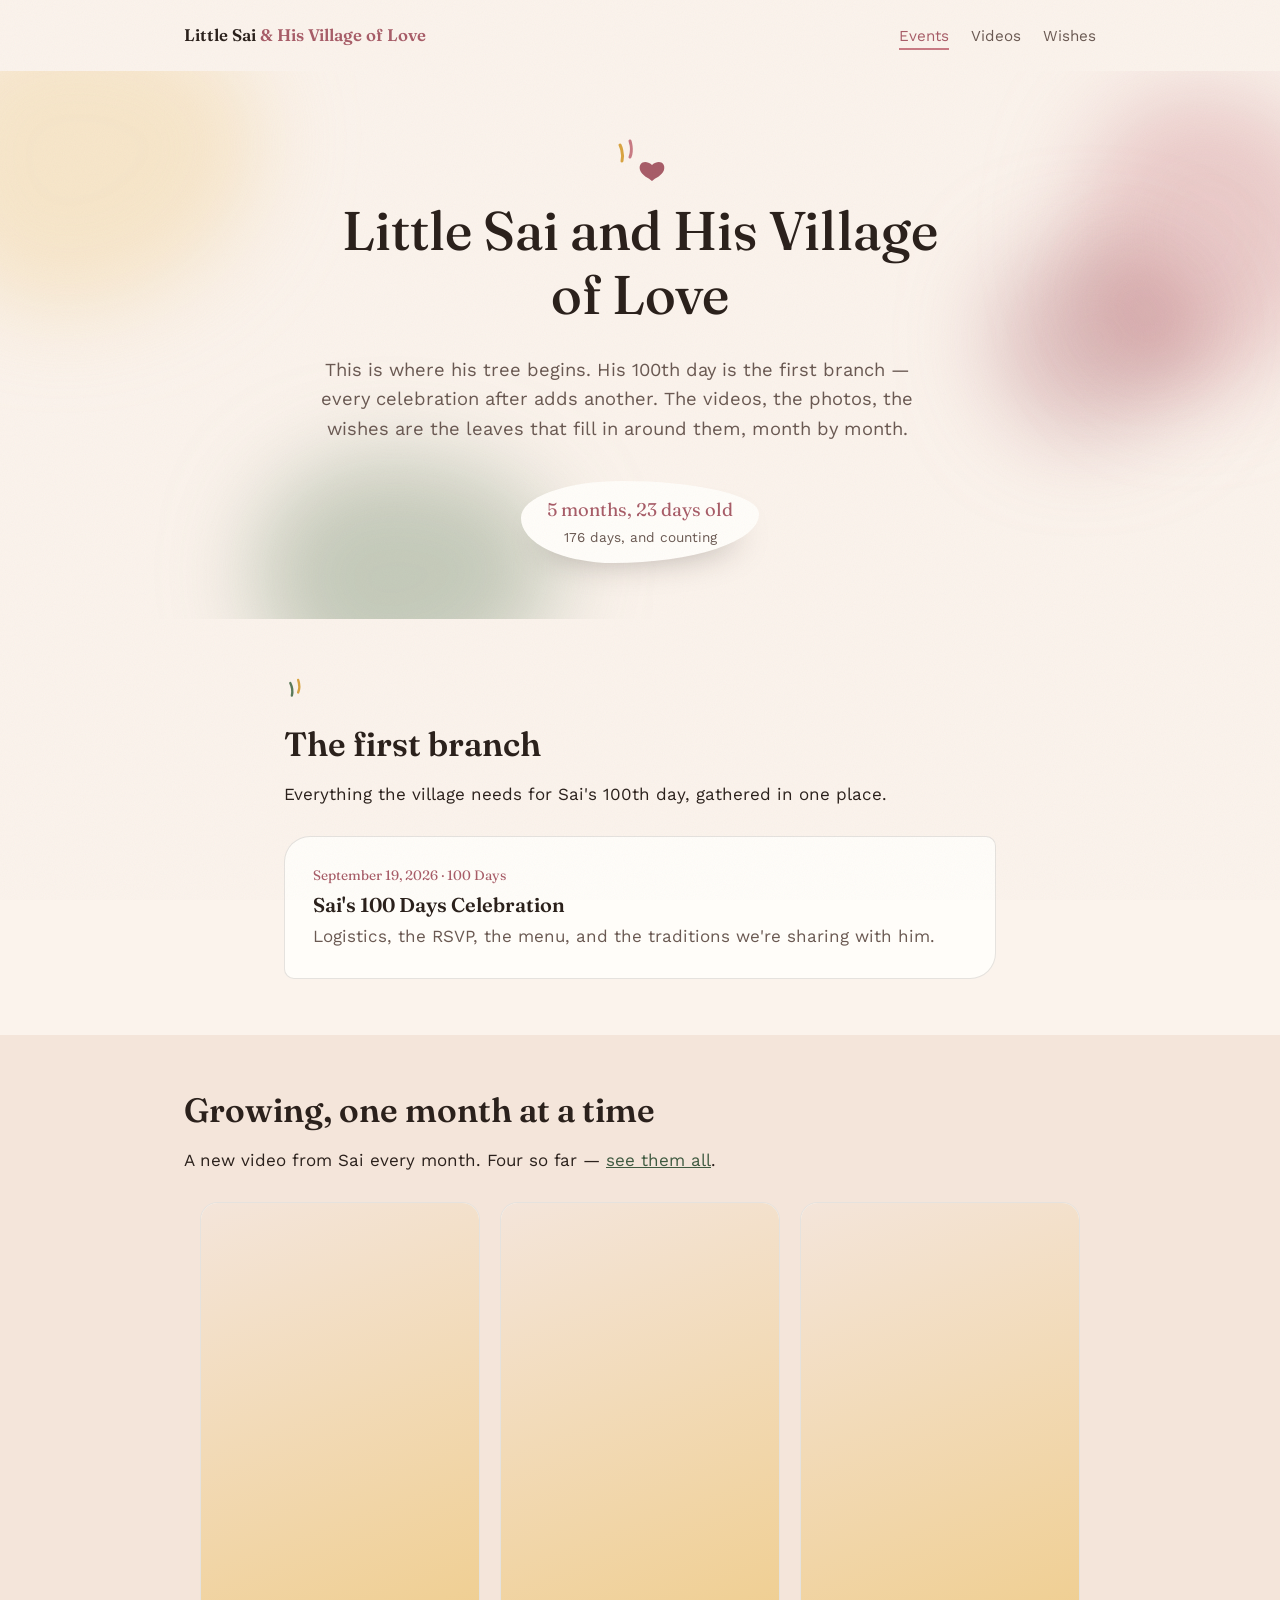
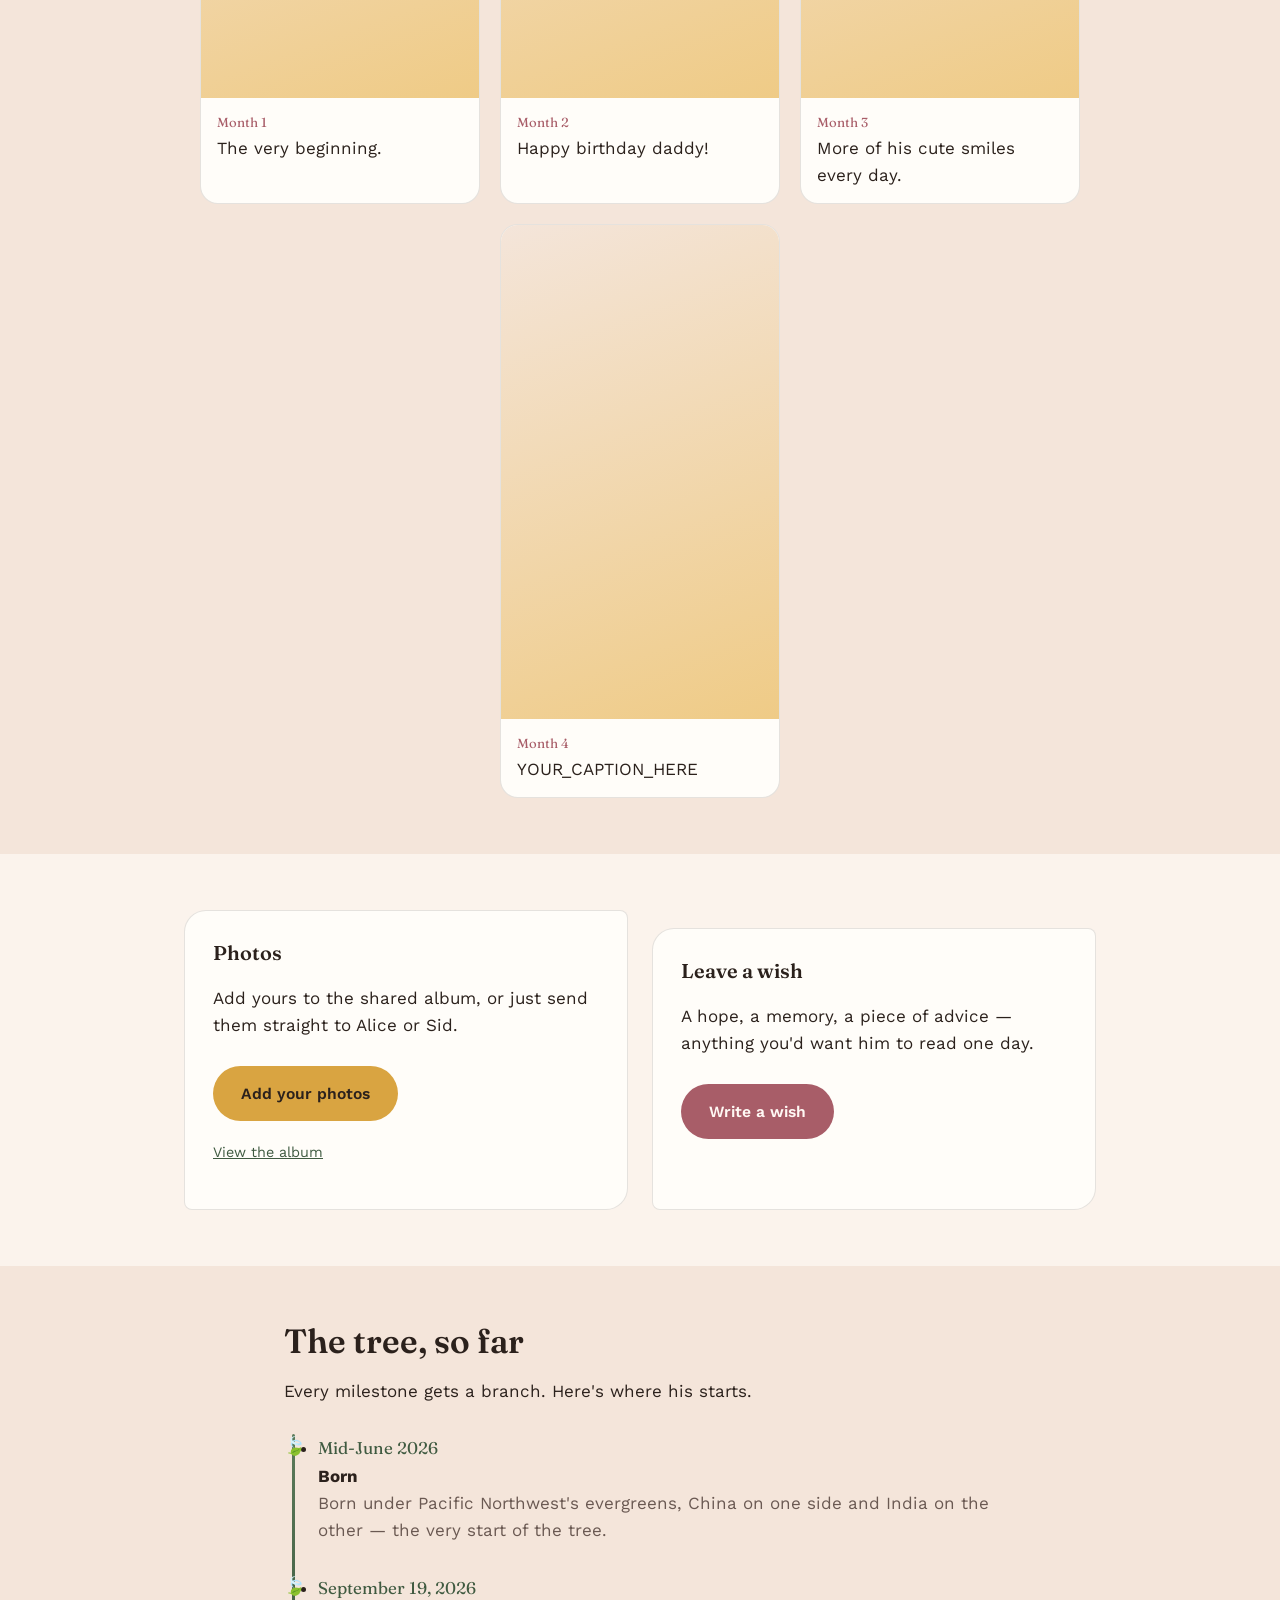
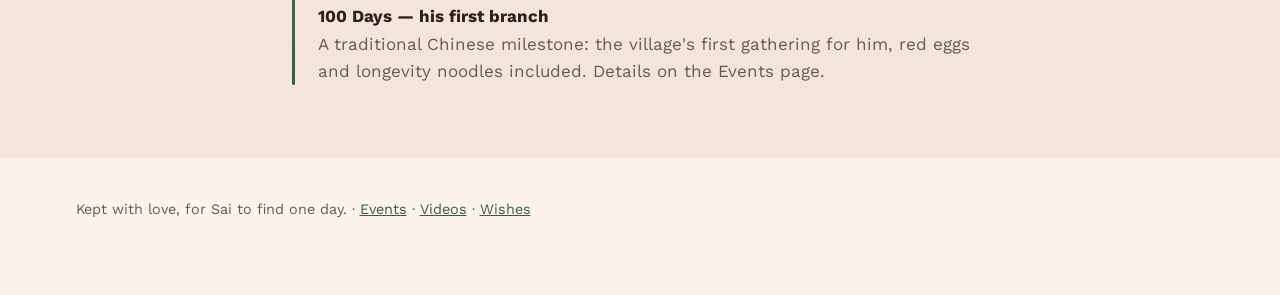
==== commit dea280ec: "Update video count and add Month 4 video" ====
--- a/index.html
+++ b/index.html
@@ -2,921 +2,132 @@
 <html lang="en">
 <head>
 <meta charset="UTF-8">
-<meta name="viewport" content="width=device-width, initial-scale=1, viewport-fit=cover, maximum-scale=1">
-<title>Baby is Figureoutable</title>
-
-<meta name="apple-mobile-web-app-capable" content="yes">
-<meta name="apple-mobile-web-app-status-bar-style" content="black-translucent">
-<meta name="apple-mobile-web-app-title" content="Baby is Figureoutable">
-<link rel="apple-touch-icon" href="icon-192.png">
-<link rel="manifest" href="manifest.json">
-<meta name="theme-color" content="#f6f1e6">
-
-<!-- Shared Typography & Main Stylesheet from Village Site -->
+<meta name="viewport" content="width=device-width, initial-scale=1.0">
+<title>Little Sai and His Village of Love</title>
+<meta name="description" content="A living memory archive for Sai — celebrations, monthly videos, photos, and wishes from the village, kept for him to read one day.">
+<link rel="icon" href="data:image/svg+xml,<svg xmlns=%22http://www.w3.org/2000/svg%22 viewBox=%220 0 100 100%22><text y=%22.9em%22 font-size=%2280%22>🌱</text></svg>">
 <link rel="preconnect" href="https://fonts.googleapis.com">
 <link rel="preconnect" href="https://fonts.gstatic.com" crossorigin>
 <link href="https://fonts.googleapis.com/css2?family=Fraunces:opsz,wght@9..144,400;9..144,500;9..144,600&family=Work+Sans:wght@400;500;600&family=Noto+Serif+SC:wght@500;600&family=Noto+Sans+SC:wght@400;500&display=swap" rel="stylesheet">
 <link rel="stylesheet" href="css/style.css">
-
 </head>
 <body>
 
 <nav class="site-nav">
-  <a href="index.html" class="site-nav__mark">Baby is Figureoutable <span>&amp; His Village of Love</span></a>
+  <a href="index.html" class="site-nav__mark">Little Sai <span>&amp; His Village of Love</span></a>
   <ul class="site-nav__links">
-    <li><a href="events.html">Events</a></li>
+    <li><a href="events.html" aria-current="page">Events</a></li>
     <li><a href="videos.html">Videos</a></li>
     <li><a href="wishes.html">Wishes</a></li>
   </ul>
 </nav>
 
-<main class="wrap" style="max-width: 540px; padding-top: 24px;">
+<header class="hero">
+  <div class="bloom" aria-hidden="true"><span></span><span></span><span></span><span></span></div>
+  <div class="hero__inner">
+    <svg class="doodle" width="56" height="48" viewBox="0 0 56 48" fill="none" xmlns="http://www.w3.org/2000/svg" aria-hidden="true">
+      <path d="M8 10c0 0 4 8 2 16" stroke="#D9A441" stroke-width="3" stroke-linecap="round"/>
+      <path d="M18 6c0 0 3 9 0 16" stroke="#C97B84" stroke-width="3" stroke-linecap="round"/>
+      <path d="M40 30c-7-6-14-2-12 5 2 6 9 8 12 11 3-3 10-5 12-11 2-7-5-11-12-5z" fill="#A85D68"/>
+    </svg>
+    <h1>Little Sai and His Village of Love</h1>
+    <p class="lede">This is where his tree begins. His 100th day is the first branch — every celebration after adds another. The videos, the photos, the wishes are the leaves that fill in around them, month by month.</p>
+    <div class="age-counter" data-age-counter aria-live="polite">
+      <span class="age-counter__num">calculating…</span>
+    </div>
+  </div>
+</header>
 
-  <header class="hero" style="text-align: center; margin-bottom: 24px;">
-    <div class="hero__inner">
-      <h1>Baby is Figureoutable</h1>
-      <div class="age-counter" id="age" style="margin-top: 8px;"></div>
+<section class="band" id="latest-event">
+  <div class="wrap">
+    <div class="section-head">
+      <svg class="doodle doodle--start" width="44" height="38" viewBox="0 0 56 48" fill="none" xmlns="http://www.w3.org/2000/svg" aria-hidden="true">
+        <path d="M8 10c0 0 4 8 2 16" stroke="#5B7B5A" stroke-width="3" stroke-linecap="round"/>
+        <path d="M18 6c0 0 3 9 0 16" stroke="#D9A441" stroke-width="3" stroke-linecap="round"/>
+      </svg>
+      <h2>The first branch</h2>
+      <p>Everything the village needs for Sai's 100th day, gathered in one place.</p>
     </div>
-  </header>
+    <a class="event-card" href="event-100-days.html">
+      <span class="event-card__date">September 19, 2026 · 100 Days</span>
+      <h3>Sai's 100 Days Celebration</h3>
+      <p>Logistics, the RSVP, the menu, and the traditions we're sharing with him.</p>
+    </a>
+  </div>
+</section>
 
-  <div class="card" id="panelActions" style="margin-bottom: 24px;">
-    <div class="row" id="rowSleep"></div>
-    <div class="row" id="rowFeed"></div>
-    <div class="row" id="rowDiaper"></div>
-    <div class="row" id="rowBath"></div>
-    <div class="row" id="rowMedicine"></div>
+<section class="band band--deep">
+  <div class="wrap wrap--wide">
+    <div class="section-head">
+      <h2>Growing, one month at a time</h2>
+      <p>A new video from Sai every month. Four so far — <a href="videos.html">see them all</a>.</p>
+    </div>
+    <div class="video-grid">
+      <div class="video-card">
+        <div class="video-card__frame">
+          <iframe src="https://drive.google.com/file/d/1nqriXIKPjm0snu_6iXQD0AJx6Z17biVg/preview" allow="autoplay"></iframe>
+        </div>
+        <div class="video-card__caption"><span>Month 1</span>The very beginning.</div>
+      </div>
+
+      <div class="video-card">
+        <div class="video-card__frame">
+          <iframe src="https://drive.google.com/file/d/1RsJW-fxvqpUYWxWwo6vEtDllq6NZfSy_/preview" allow="autoplay"></iframe>
+        </div>
+        <div class="video-card__caption"><span>Month 2</span>Happy birthday daddy!</div>
+      </div>
+
+      <div class="video-card">
+        <div class="video-card__frame">
+          <iframe src="https://drive.google.com/file/d/14MxPdXMWeFQA1IyDcNqHHHWcwjr_h_4y/preview" allow="autoplay"></iframe>
+        </div>
+        <div class="video-card__caption"><span>Month 3</span>More of his cute smiles every day.</div>
+      </div>
+
+      <div class="video-card">
+        <div class="video-card__frame">
+          <iframe src="https://drive.google.com/file/d/1S5MoYTsGo1mtJxEmKWaAV_BfxhKIQl7a/preview" allow="autoplay"></iframe>
+        </div>
+        <div class="video-card__caption"><span>Month 4</span>YOUR_CAPTION_HERE</div>
+      </div>
+    </div>
   </div>
+</section>
 
-  <div class="card" style="margin-bottom: 24px;">
-    <div class="summary-tabs" style="display:flex; border-bottom: 1px solid var(--paper-line, #e3d9c4);">
-      <button class="tab-btn active" data-range="today" style="flex:1; background:none; border:none; padding:12px; font-weight:600; cursor:pointer;">Today</button>
-      <button class="tab-btn" data-range="24h" style="flex:1; background:none; border:none; padding:12px; font-weight:600; cursor:pointer;">Last 24h</button>
+<section class="band">
+  <div class="wrap wrap--wide">
+    <div class="duo">
+      <div class="card">
+        <h3>Photos</h3>
+        <p>Add yours to the shared album, or just send them straight to Alice or Sid.</p>
+        <a class="btn btn--gold" href="https://docs.google.com/forms/d/e/1FAIpQLSck1Lhmr4aDoOdKxD6Imz7izCbInhyLua3lFPRnCYdYaZC5zA/viewform" target="_blank" rel="noopener">Add your photos</a>
+        <p style="margin-top:10px; font-size:0.9rem;"><a href="https://photos.app.goo.gl/hUq8GxbNhTS6TA479" target="_blank" rel="noopener">View the album</a></p>
+      </div>
+      <div class="card">
+        <h3>Leave a wish</h3>
+        <p>A hope, a memory, a piece of advice — anything you'd want him to read one day.</p>
+        <a class="btn btn--primary" href="wishes.html">Write a wish</a>
+      </div>
     </div>
-    <div class="summary-body" id="summaryBody"></div>
   </div>
+</section>
 
-  <h3 style="margin-bottom: 12px;">Recent</h3>
-  <div class="card" id="recentPanel"></div>
+<section class="band band--deep" id="story">
+  <div class="wrap">
+    <div class="section-head">
+      <h2>The tree, so far</h2>
+      <p>Every milestone gets a branch. Here's where his starts.</p>
+    </div>
+    <ul class="tree" data-tree>
+      <li class="tree__node"><p>Loading…</p></li>
+    </ul>
+  </div>
+</section>
 
-  <div class="sync-note" id="syncNote" style="text-align:center; margin-top:16px; font-size:0.85rem; opacity:0.8;"></div>
+<footer class="site-footer">
+  <p>Kept with love, for Sai to find one day. &middot; <a href="events.html">Events</a> &middot; <a href="videos.html">Videos</a> &middot; <a href="wishes.html">Wishes</a></p>
+</footer>
 
-</main>
-
-<script>
-(function(){
-
-  // ---------- Configuration ----------
-  var CONFIG = {
-    APPS_SCRIPT_URL: "https://script.google.com/macros/s/AKfycbxz-G6Mxu6IMxsnKE3noswcClorYMylOqrG6sFveYlcJNs0K4wx4EsFz_tEWwq1iNFD/exec",
-    PROFILE_NAME: "Jujube",
-    CAREGIVER: "Alice",
-    TIMEZONE: "America/Los_Angeles",
-    BIRTH_DATE: "2026-06-12"
-  };
-  var configured = !CONFIG.APPS_SCRIPT_URL.startsWith("PASTE_");
-
-  // ---------- Storage keys ----------
-  var K_TIMERS = 'jujube_timers_v2';
-  var K_PENDING = 'jujube_pending_sync';
-  var K_CACHE = 'jujube_recent_cache';
-
-  // ---------- Transient UI state ----------
-  var editing = null; 
-  var currentSummaryRange = 'today';
-
-  // ---------- Helpers ----------
-  function pad(n){ return n < 10 ? '0' + n : '' + n; }
-
-  function formatDateTime(ms){
-    var d = new Date(ms);
-    return d.getFullYear() + '-' + pad(d.getMonth()+1) + '-' + pad(d.getDate()) + ' ' +
-           pad(d.getHours()) + ':' + pad(d.getMinutes()) + ':' + pad(d.getSeconds());
-  }
-
-  function toLocalInputValue(ms){
-    var d = new Date(ms);
-    return d.getFullYear() + '-' + pad(d.getMonth()+1) + '-' + pad(d.getDate()) + 'T' + pad(d.getHours()) + ':' + pad(d.getMinutes());
-  }
-
-  function fromLocalInputValue(str){
-    var parts = str.split('T');
-    var dateParts = parts[0].split('-').map(Number);
-    var timeParts = (parts[1]||'00:00').split(':').map(Number);
-    return new Date(dateParts[0], dateParts[1]-1, dateParts[2], timeParts[0], timeParts[1], 0).getTime();
-  }
-
-  function formatElapsed(totalSeconds){
-    totalSeconds = Math.max(0, Math.floor(totalSeconds));
-    var h = Math.floor(totalSeconds / 3600);
-    var m = Math.floor((totalSeconds % 3600) / 60);
-    var s = totalSeconds % 60;
-    if (h > 0) return h + ':' + pad(m) + ':' + pad(s);
-    return m + ':' + pad(s);
-  }
-
-  function formatDuration(totalSeconds){
-    totalSeconds = Math.max(0, Math.round(totalSeconds));
-    var h = Math.floor(totalSeconds / 3600);
-    var m = Math.round((totalSeconds % 3600) / 60);
-    if (h > 0) return h + 'h ' + m + 'm';
-    if (totalSeconds >= 60) return m + 'm';
-    return totalSeconds + 's';
-  }
-
-  function formatRelative(ms){
-    var diff = Math.max(0, Date.now() - ms);
-    var mins = Math.floor(diff / 60000);
-    if (mins < 1) return 'just now';
-    if (mins < 60) return mins + 'm ago';
-    var hrs = Math.floor(mins / 60);
-    var remMins = mins % 60;
-    if (hrs < 24) return hrs + 'h ' + remMins + 'm ago';
-    var days = Math.floor(hrs / 24);
-    return days + 'd ago';
-  }
-
-  function computeAge(birthDateStr){
-    var birth = new Date(birthDateStr + 'T00:00:00');
-    var now = new Date();
-    var months = (now.getFullYear() - birth.getFullYear()) * 12 + (now.getMonth() - birth.getMonth());
-    var days = now.getDate() - birth.getDate();
-    if (days < 0){
-      months -= 1;
-      var prevMonth = new Date(now.getFullYear(), now.getMonth(), 0);
-      days += prevMonth.getDate();
-    }
-    if (months <= 0) return days + (days === 1 ? ' day old' : ' days old');
-    return months + ' mo ' + days + 'd';
-  }
-
-  function uid(){
-    return 't-' + Date.now().toString(36) + '-' + Math.random().toString(36).slice(2, 8);
-  }
-
-  function escapeHtml(s){
-    return String(s).replace(/&/g,'&amp;').replace(/</g,'&lt;').replace(/>/g,'&gt;').replace(/"/g,'&quot;');
-  }
-
-  // ---------- Local storage state ----------
-  function getTimers(){ try { return JSON.parse(localStorage.getItem(K_TIMERS)) || {}; } catch(e){ return {}; } }
-  function setTimers(t){ localStorage.setItem(K_TIMERS, JSON.stringify(t)); }
-
-  function getPending(){ try { return JSON.parse(localStorage.getItem(K_PENDING)) || []; } catch(e){ return []; } }
-  function setPending(list){ localStorage.setItem(K_PENDING, JSON.stringify(list)); }
-
-  function getCache(){ try { return JSON.parse(localStorage.getItem(K_CACHE)) || []; } catch(e){ return []; } }
-  function setCache(list){ localStorage.setItem(K_CACHE, JSON.stringify(list)); }
-
-  function addCacheEntry(entry){
-    var cache = getCache();
-    cache.unshift(entry);
-    setCache(cache.slice(0, 30));
-  }
-  function updateCacheEntry(key, entry){
-    var cache = getCache();
-    for (var i=0;i<cache.length;i++){
-      if (cache[i]['_activityKey'] === key){ cache[i] = Object.assign({}, cache[i], entry); break; }
-    }
-    setCache(cache);
-  }
-  function removeCacheEntry(key){
-    setCache(getCache().filter(function(e){ return e['_activityKey'] !== key; }));
-  }
-  function getLastFeedSide(){
-    var cache = getCache();
-    for (var i=0;i<cache.length;i++){
-      if (cache[i]['Type'] === 'Breastfeed'){
-        return cache[i]['[Breastfeed] End Side'] || cache[i]['[Breastfeed] Begin Side'] || null;
-      }
-    }
-    return null;
-  }
-
-  // ---------- Networking ----------
-  function queueOp(payload){
-    var pending = getPending();
-    pending.push(payload);
-    setPending(pending);
-    flushPending();
-  }
-
-  function flushPending(){
-    if (!configured) return;
-    var pending = getPending();
-    if (pending.length === 0) { updateSyncNote(); return; }
-    var next = pending[0];
-    var rest = pending.slice(1);
-    fetch(CONFIG.APPS_SCRIPT_URL, {
-      method: 'POST',
-      headers: { 'Content-Type': 'text/plain;charset=utf-8' },
-      body: JSON.stringify(next)
-    }).then(function(r){ return r.json(); }).then(function(res){
-      if (res && res.ok){
-        setPending(rest);
-        updateSyncNote();
-        if (rest.length > 0) flushPending();
-      } else {
-        updateSyncNote();
-      }
-    }).catch(function(){ updateSyncNote(); });
-  }
-
-  function updateSyncNote(){
-    var pending = getPending();
-    var el = document.getElementById('syncNote');
-    if (!configured || pending.length === 0){ el.textContent = ''; }
-    else { el.textContent = pending.length + ' entr' + (pending.length === 1 ? 'y' : 'ies') + ' waiting to sync\u2026'; }
-  }
-
-  function fetchRecent(){
-    if (!configured) return;
-    fetch(CONFIG.APPS_SCRIPT_URL + '?action=recent&limit=20')
-      .then(function(r){ return r.json(); })
-      .then(function(res){ if (res && res.ok){ setCache(res.entries); renderRecent(); renderRows(); } })
-      .catch(function(){});
-  }
-
-  function fetchSummary(){
-    if (!configured) return;
-    fetch(CONFIG.APPS_SCRIPT_URL + '?action=summary&range=' + currentSummaryRange)
-      .then(function(r){ return r.json(); })
-      .then(function(res){
-        if (res && res.ok){
-          localStorage.setItem('jujube_summary_' + currentSummaryRange, JSON.stringify(res.summary));
-          renderSummary(res.summary);
-        }
-      }).catch(function(){});
-  }
-
-  // ---------- Rendering: rows ----------
-  function renderRows(){ renderSleepRow(); renderFeedRow(); renderDiaperRow(); renderBathRow(); renderMedicineRow(); }
-
-  function formTag(d){
-    if (d.mode === 'edit') return '<span class="tag">edit</span>';
-    if (d.reviewing) return '<span class="tag">save</span>';
-    return '<span class="tag">manual</span>';
-  }
-
-  function formActions(mode, saveLabel, saveDisabled){
-    return '<div class="form-actions" style="display:flex; justify-content:space-between; align-items:center; margin-top:12px;">' +
-      (mode === 'edit' ? '<button class="btn btn--danger" data-action="delete-entry">Delete</button>' : '<span></span>') +
-      '<div class="form-actions-right" style="display:flex; gap:8px;">' +
-        '<button class="btn" data-action="cancel-edit">Cancel</button>' +
-        '<button class="btn btn--primary" data-action="save-entry"' + (saveDisabled ? ' disabled' : '') + '>' + (saveLabel||'Save') + '</button>' +
-      '</div>' +
-    '</div>';
-  }
-
-  function renderSleepRow(){
-    var el = document.getElementById('rowSleep');
-    var t = getTimers().Sleep;
-
-    if (t){
-      el.className = 'row row-active';
-      el.innerHTML =
-        '<div class="row-active-top" style="display:flex; justify-content:space-between; align-items:center;">' +
-          '<div class="row-label">Sleep<span class="tag">running</span></div>' +
-          '<input type="datetime-local" class="time-input" value="' + toLocalInputValue(t.startedAt) + '" data-edit-live="sleep-start">' +
-        '</div>' +
-        '<div class="row-timer" id="sleepTimerText" style="font-size:2rem; font-weight:700; margin:8px 0;">' + formatElapsed((Date.now()-t.startedAt)/1000) + '</div>' +
-        '<div class="row-active-actions"><button class="btn btn--primary" data-action="stop-sleep">Stop</button></div>';
-      return;
-    }
-
-    if (editing && editing.mode === 'new' && editing.type === 'Sleep'){
-      el.className = 'row row-active';
-      el.innerHTML = renderSleepForm(editing);
-      return;
-    }
-
-    el.className = 'row';
-    el.style.cssText = 'display:flex; justify-content:space-between; align-items:center; padding:12px 0; border-bottom:1px solid var(--paper-line, #e3d9c4);';
-    el.innerHTML =
-      '<div><div class="row-label" style="font-weight:600;">Sleep</div><div class="row-hint" style="font-size:0.85rem; opacity:0.7;">Tap to start timing</div></div>' +
-      '<div class="row-actions-col" style="display:flex; flex-direction:column; align-items:flex-end; gap:4px;">' +
-        '<button class="btn btn--primary" data-action="start-sleep">Start</button>' +
-        '<button class="btn" style="font-size:0.8rem; border:none; background:none; text-decoration:underline;" data-action="open-new" data-type="Sleep">log manually</button>' +
-      '</div>';
-  }
-
-  function renderSleepForm(d){
-    return (
-      '<div class="row-label" style="font-weight:600;">Sleep' + formTag(d) + '</div>' +
-      '<div class="form-grid" style="display:flex; gap:8px; margin:8px 0;">' +
-        '<div class="form-field" style="flex:1;"><div class="form-label" style="font-size:0.8rem;">Start</div><input type="datetime-local" class="time-input" style="width:100%" value="' + toLocalInputValue(d.startMs) + '" data-edit="startMs"></div>' +
-        '<div class="form-field" style="flex:1;"><div class="form-label" style="font-size:0.8rem;">End</div><input type="datetime-local" class="time-input" style="width:100%" value="' + toLocalInputValue(d.endMs) + '" data-edit="endMs"></div>' +
-      '</div>' +
-      '<div class="form-field full"><div class="form-label" style="font-size:0.8rem;">Note</div><input type="text" class="note-input" style="width:100%; padding:6px;" placeholder="optional" value="' + escapeHtml(d.note||'') + '" data-edit="note"></div>' +
-      formActions(d.mode)
-    );
-  }
-
-  function feedSubLabel(t){
-    var currentElapsed = (Date.now() - t.currentSideStart)/1000;
-    var liveLeft = t.currentSide === 'LEFT' ? t.leftSeconds + currentElapsed : t.leftSeconds;
-    var liveRight = t.currentSide === 'RIGHT' ? t.rightSeconds + currentElapsed : t.rightSeconds;
-    return 'L ' + formatDuration(liveLeft) + ' \u00b7 R ' + formatDuration(liveRight);
-  }
-
-  function renderFeedRow(){
-    var el = document.getElementById('rowFeed');
-    var t = getTimers().Breastfeed;
-
-    if (t){
-      var other = t.currentSide === 'LEFT' ? 'RIGHT' : 'LEFT';
-      el.className = 'row row-active';
-      el.innerHTML =
-        '<div class="row-active-top" style="display:flex; justify-content:space-between; align-items:center;">' +
-          '<div class="row-label">Breastfeed<span class="tag">' + t.currentSide.toLowerCase() + '</span></div>' +
-          '<input type="datetime-local" class="time-input" value="' + toLocalInputValue(t.startedAt) + '" data-edit-live="feed-start">' +
-        '</div>' +
-        '<div class="row-timer" id="feedTimerText" style="font-size:2rem; font-weight:700; margin:8px 0;">' + formatElapsed((Date.now()-t.currentSideStart)/1000) + '</div>' +
-        '<div class="row-sub" id="feedSubText" style="font-size:0.85rem; opacity:0.8; margin-bottom:8px;">' + feedSubLabel(t) + '</div>' +
-        '<div class="row-active-actions" style="display:flex; gap:8px;">' +
-          '<button class="btn" data-action="switch-side" data-side="' + other + '">Switch to ' + other.toLowerCase() + '</button>' +
-          '<button class="btn btn--primary" data-action="stop-feed">Stop</button>' +
-        '</div>';
-      return;
-    }
-
-    if (editing && editing.mode === 'new' && editing.type === 'Breastfeed'){
-      el.className = 'row row-active';
-      el.innerHTML = renderFeedForm(editing);
-      return;
-    }
-
-    el.className = 'row';
-    el.style.cssText = 'display:flex; justify-content:space-between; align-items:center; padding:12px 0; border-bottom:1px solid var(--paper-line, #e3d9c4);';
-    var lastSide = getLastFeedSide();
-    el.innerHTML =
-      '<div><div class="row-label" style="font-weight:600;">Breastfeed</div><div class="row-hint" style="font-size:0.85rem; opacity:0.7;">' + (lastSide ? 'Last was ' + lastSide.toLowerCase() : 'Choose a side') + '</div></div>' +
-      '<div class="row-actions-col" style="display:flex; flex-direction:column; align-items:flex-end; gap:4px;">' +
-        '<div class="row-actions" style="display:flex; gap:6px;">' +
-          '<button class="btn' + (lastSide==='RIGHT'?' btn--gold':'') + '" data-action="start-feed" data-side="LEFT">Left</button>' +
-          '<button class="btn' + (lastSide==='LEFT'?' btn--gold':'') + '" data-action="start-feed" data-side="RIGHT">Right</button>' +
-        '</div>' +
-        '<button class="btn" style="font-size:0.8rem; border:none; background:none; text-decoration:underline;" data-action="open-new" data-type="Breastfeed">log manually</button>' +
-      '</div>';
-  }
-
-  function sideChip(field, value, d, label){
-    var selected = d[field] === value;
-    return '<button class="btn' + (selected?' btn--primary':'') + '" data-side-field="' + field + '" data-side-value="' + value + '">' + label + '</button>';
-  }
-
-  function renderFeedForm(d){
-    return (
-      '<div class="row-label" style="font-weight:600;">Breastfeed' + formTag(d) + '</div>' +
-      '<div class="form-field"><div class="form-label" style="font-size:0.8rem;">Start</div><input type="datetime-local" class="time-input" style="width:100%" value="' + toLocalInputValue(d.startMs) + '" data-edit="startMs"></div>' +
-      '<div class="attr-group" style="margin:8px 0;"><div class="attr-title" style="font-size:0.8rem;">Began on</div><div class="chip-row" style="display:flex; gap:6px;">' + sideChip('beginSide','LEFT',d,'Left') + sideChip('beginSide','RIGHT',d,'Right') + '</div></div>' +
-      '<div class="attr-group" style="margin:8px 0;"><div class="attr-title" style="font-size:0.8rem;">Ended on</div><div class="chip-row" style="display:flex; gap:6px;">' + sideChip('endSide','LEFT',d,'Left') + sideChip('endSide','RIGHT',d,'Right') + '</div></div>' +
-      '<div class="form-grid" style="display:flex; gap:8px; margin:8px 0;">' +
-        '<div class="form-field" style="flex:1;"><div class="form-label" style="font-size:0.8rem;">Left (min)</div><input type="number" min="0" inputmode="numeric" class="note-input" style="width:100%; padding:6px;" value="' + d.leftMin + '" data-edit="leftMin"></div>' +
-        '<div class="form-field" style="flex:1;"><div class="form-label" style="font-size:0.8rem;">Right (min)</div><input type="number" min="0" inputmode="numeric" class="note-input" style="width:100%; padding:6px;" value="' + d.rightMin + '" data-edit="rightMin"></div>' +
-      '</div>' +
-      '<div class="form-field full"><div class="form-label" style="font-size:0.8rem;">Note</div><input type="text" class="note-input" style="width:100%; padding:6px;" placeholder="optional" value="' + escapeHtml(d.note||'') + '" data-edit="note"></div>' +
-      formActions(d.mode)
-    );
-  }
-
-  function attrGroup(title, group, options, d){
-    return '<div class="attr-group" style="margin:8px 0;"><div class="attr-title" style="font-size:0.8rem;">' + title + '</div><div class="chip-row" style="display:flex; flex-wrap:wrap; gap:6px;">' +
-      options.map(function(opt){
-        var selected = d[group] === opt;
-        return '<button class="btn' + (selected?' btn--primary':'') + '" data-group="' + group + '" data-value="' + opt + '">' + opt + '</button>';
-      }).join('') +
-    '</div></div>';
-  }
-
-  function renderDiaperForm(d){
-    return (
-      '<div class="row-label" style="font-weight:600;">Diaper' + (d.mode==='edit' ? formTag(d) : '') + '</div>' +
-      '<div class="form-field"><div class="form-label" style="font-size:0.8rem;">Time</div><input type="datetime-local" class="time-input" style="width:100%" value="' + toLocalInputValue(d.startMs) + '" data-edit="startMs"></div>' +
-      attrGroup('Type','diaperType',['Wet','Dirty','Dirty Wet'], d) +
-      attrGroup('Color','color',['Yellow','Green','Brown','Black','Red'], d) +
-      attrGroup('Texture','texture',['Seedy','Mushy','Runny','Watery','Hard'], d) +
-      attrGroup('Size','size',['Small','Medium','Large'], d) +
-      '<div class="form-field full"><div class="form-label" style="font-size:0.8rem;">Note</div><input type="text" class="note-input" style="width:100%; padding:6px;" placeholder="optional" value="' + escapeHtml(d.note||'') + '" data-edit="note"></div>' +
-      formActions(d.mode, 'Log', !d.diaperType)
-    );
-  }
-
-  function renderEntryForm(d){
-    if (d.type === 'Sleep') return renderSleepForm(d);
-    if (d.type === 'Breastfeed') return renderFeedForm(d);
-    if (d.type === 'Diaper') return renderDiaperForm(d);
-    if (d.type === 'Bath') return renderBathForm(d);
-    if (d.type === 'Medicine') return renderMedicineForm(d);
-    return '';
-  }
-
-  function renderDiaperRow(){
-    var el = document.getElementById('rowDiaper');
-    if (editing && editing.mode === 'new' && editing.type === 'Diaper'){
-      el.className = 'row row-active';
-      el.innerHTML = renderDiaperForm(editing);
-      return;
-    }
-    el.className = 'row';
-    el.style.cssText = 'display:flex; justify-content:space-between; align-items:center; padding:12px 0; border-bottom:1px solid var(--paper-line, #e3d9c4);';
-    el.innerHTML =
-      '<div><div class="row-label" style="font-weight:600;">Diaper</div><div class="row-hint" style="font-size:0.85rem; opacity:0.7;">Tap to log</div></div>' +
-      '<button class="btn" data-action="open-new" data-type="Diaper">\uFF0B Log</button>';
-  }
-
-  function renderBathForm(d){
-    return (
-      '<div class="row-label" style="font-weight:600;">Bath' + (d.mode==='edit' ? formTag(d) : '') + '</div>' +
-      '<div class="form-field"><div class="form-label" style="font-size:0.8rem;">Time</div><input type="datetime-local" class="time-input" style="width:100%" value="' + toLocalInputValue(d.startMs) + '" data-edit="startMs"></div>' +
-      '<div class="form-field full"><div class="form-label" style="font-size:0.8rem;">Note</div><input type="text" class="note-input" style="width:100%; padding:6px;" placeholder="optional" value="' + escapeHtml(d.note||'') + '" data-edit="note"></div>' +
-      formActions(d.mode)
-    );
-  }
-
-  function renderBathRow(){
-    var el = document.getElementById('rowBath');
-    if (editing && editing.mode === 'new' && editing.type === 'Bath'){
-      el.className = 'row row-active';
-      el.innerHTML = renderBathForm(editing);
-      return;
-    }
-    el.className = 'row';
-    el.style.cssText = 'display:flex; justify-content:space-between; align-items:center; padding:12px 0; border-bottom:1px solid var(--paper-line, #e3d9c4);';
-    el.innerHTML =
-      '<div><div class="row-label" style="font-weight:600;">Bath</div><div class="row-hint" style="font-size:0.85rem; opacity:0.7;">Tap to log</div></div>' +
-      '<button class="btn" data-action="open-new" data-type="Bath">\uFF0B Log</button>';
-  }
-
-  // ---------- Medicine ----------
-  function getCurrentMed(){ try { return JSON.parse(localStorage.getItem('jujube_current_med')) || null; } catch(e){ return null; } }
-  function setCurrentMed(m){ localStorage.setItem('jujube_current_med', JSON.stringify(m)); }
-
-  function getLastDose(){
-    var cache = getCache();
-    for (var i=0;i<cache.length;i++){
-      if (cache[i]['Type'] === 'Medical'){
-        return Number(cache[i]['Start Date/time (Epoch)']) || Date.parse(cache[i]['Start Date/time']);
-      }
-    }
-    return null;
-  }
-
-  function doseStatusText(med, lastDoseMs){
-    if (!lastDoseMs) return 'No doses logged yet';
-    var nextDue = lastDoseMs + med.intervalHours*3600000;
-    var diff = nextDue - Date.now();
-    if (diff <= 0) return 'Due now' + (Math.abs(diff) > 60000 ? ' \u00b7 overdue ' + formatDuration(Math.abs(diff)/1000) : '');
-    return 'Next dose in ' + formatDuration(diff/1000);
-  }
-
-  function renderMedConfigForm(d){
-    return (
-      '<div class="row-label" style="font-weight:600;">Medicine setup</div>' +
-      '<div class="form-field full"><div class="form-label" style="font-size:0.8rem;">Medication</div><input type="text" class="note-input" style="width:100%; padding:6px;" placeholder="e.g. Tylenol" value="' + escapeHtml(d.name||'') + '" data-edit="name"></div>' +
-      '<div class="form-field"><div class="form-label" style="font-size:0.8rem;">Every (hours)</div><input type="number" min="1" inputmode="numeric" class="note-input" style="width:100%; padding:6px;" value="' + d.intervalHours + '" data-edit="intervalHours"></div>' +
-      '<div class="form-actions" style="display:flex; justify-content:flex-end; gap:8px; margin-top:12px;">' +
-        '<button class="btn" data-action="cancel-edit">Cancel</button>' +
-        '<button class="btn btn--primary" data-action="save-med-config">Save</button>' +
-      '</div>'
-    );
-  }
-
-  function renderMedicineForm(d){
-    var med = getCurrentMed();
-    var medName = (d.mode === 'edit') ? d.medName : (med ? med.name : '');
-    return (
-      '<div class="row-label" style="font-weight:600;">Medicine' + formTag(d) + '</div>' +
-      '<div class="row-hint" style="margin-bottom:8px; font-size:0.85rem; opacity:0.8;">' + escapeHtml(medName || 'No medication set') + '</div>' +
-      '<div class="form-field"><div class="form-label" style="font-size:0.8rem;">Time</div><input type="datetime-local" class="time-input" style="width:100%" value="' + toLocalInputValue(d.startMs) + '" data-edit="startMs"></div>' +
-      '<div class="form-field full"><div class="form-label" style="font-size:0.8rem;">Note</div><input type="text" class="note-input" style="width:100%; padding:6px;" placeholder="optional" value="' + escapeHtml(d.note||'') + '" data-edit="note"></div>' +
-      formActions(d.mode)
-    );
-  }
-
-  function renderMedicineRow(){
-    var el = document.getElementById('rowMedicine');
-    var med = getCurrentMed();
-
-    if (editing && editing.type === 'Medicine' && editing.mode === 'config'){
-      el.className = 'row row-active';
-      el.innerHTML = renderMedConfigForm(editing);
-      return;
-    }
-    if (editing && editing.mode === 'new' && editing.type === 'Medicine'){
-      el.className = 'row row-active';
-      el.innerHTML = renderMedicineForm(editing);
-      return;
-    }
-
-    el.className = 'row';
-    el.style.cssText = 'display:flex; justify-content:space-between; align-items:center; padding:12px 0;';
-    if (!med || !med.name){
-      el.innerHTML =
-        '<div><div class="row-label" style="font-weight:600;">Medicine</div><div class="row-hint" style="font-size:0.85rem; opacity:0.7;">Set up a medication to track doses</div></div>' +
-        '<button class="btn" style="font-size:0.8rem; border:none; background:none; text-decoration:underline;" data-action="open-med-config">set up</button>';
-      return;
-    }
-
-    el.innerHTML =
-      '<div><div class="row-label" style="font-weight:600;">Medicine</div>' +
-        '<div class="row-hint" style="font-size:0.85rem; opacity:0.7;">' + escapeHtml(med.name) + ', every ' + med.intervalHours + 'h</div>' +
-        '<div class="row-hint" id="doseStatusText" style="font-size:0.85rem; opacity:0.8;">' + doseStatusText(med, getLastDose()) + '</div>' +
-      '</div>' +
-      '<div class="row-actions-col" style="display:flex; flex-direction:column; align-items:flex-end; gap:4px;">' +
-        '<button class="btn btn--primary" data-action="open-new" data-type="Medicine">Log dose</button>' +
-        '<button class="btn" style="font-size:0.8rem; border:none; background:none; text-decoration:underline;" data-action="open-med-config">change</button>' +
-      '</div>';
-  }
-
-  function saveMedConfig(){
-    if (!editing || editing.mode !== 'config') return;
-    setCurrentMed({ name: editing.name || '', intervalHours: Number(editing.intervalHours) || 6 });
-    editing = null;
-    renderRows();
-  }
-
-  // ---------- Rendering: recent ----------
-  function renderRecent(){
-    var cache = getCache();
-    var panel = document.getElementById('recentPanel');
-    if (cache.length === 0){ panel.innerHTML = '<div style="padding:16px; text-align:center; opacity:0.7;">Nothing logged yet.</div>'; return; }
-    panel.innerHTML = cache.map(entryRowHtml).join('');
-  }
-
-  function entryRowHtml(e){
-    var key = e['_activityKey'];
-    if (editing && editing.mode === 'edit' && editing.activityKey === key){
-      return '<div class="entry-editing" style="padding:12px 0;">' + renderEntryForm(editing) + '</div>';
-    }
-
-    var type = e['Type'];
-    var text = type, detail = '';
-    var startMs = Number(e['Start Date/time (Epoch)']) || Date.parse(e['Start Date/time']);
-
-    if (type === 'Sleep'){
-      text = 'Sleep';
-      detail = formatDuration(Number(e['[Sleep] Duration (Seconds)'])||0);
-    } else if (type === 'Breastfeed'){
-      text = 'Breastfeed';
-      var l = Number(e['[Breastfeed] Left Duration (Seconds)'])||0;
-      var r = Number(e['[Breastfeed] Right Duration (Seconds)'])||0;
-      var parts = [];
-      if (l) parts.push('L ' + formatDuration(l));
-      if (r) parts.push('R ' + formatDuration(r));
-      detail = parts.join(' \u00b7 ');
-    } else if (type === 'Diaper'){
-      text = 'Diaper';
-      detail = e['[Diaper] Type'] || '';
-    } else if (type === 'Routine' && e['[Routine] Routine'] === 'Bath'){
-      text = 'Bath';
-    } else if (type === 'Medical'){
-      text = 'Medicine';
-      detail = e['[Medical] Medication'] || '';
-    }
-    if (e['Note']) detail = detail ? detail + ' \u00b7 ' + e['Note'] : e['Note'];
-
-    return '<div class="entry" data-key="' + key + '" style="display:flex; justify-content:space-between; align-items:center; padding:12px 0; border-bottom:1px solid var(--paper-line, #e3d9c4); cursor:pointer;">' +
-      '<div class="entry-main">' +
-      '<div><div class="entry-text" style="font-weight:600;">' + text + '</div>' +
-      (detail ? '<div class="entry-detail" style="font-size:0.85rem; opacity:0.7;">' + escapeHtml(detail) + '</div>' : '') +
-      '</div></div>' +
-      '<div class="entry-right" style="display:flex; flex-direction:column; align-items:flex-end; gap:2px;">' +
-        '<div class="entry-time" style="font-size:0.8rem; opacity:0.8;">' + formatRelative(startMs) + '</div>' +
-        '<button class="btn" style="font-size:0.75rem; color:var(--coral, #c97a52); border:none; background:none; padding:0;" data-action="quick-delete" data-key="' + key + '">delete</button>' +
-      '</div>' +
-    '</div>';
-  }
-
-  // ---------- Rendering: summary ----------
-  function summaryLine(label, count, detail){
-    return '<div class="summary-row" style="display:flex; justify-content:space-between; padding:10px 12px; border-bottom:1px solid var(--paper-line, #e3d9c4);">' +
-      '<div class="entry-main"><div><div class="entry-text" style="font-weight:600;">' + label + ' <span style="font-size:0.8rem; opacity:0.8;">(' + count + ')</span></div>' +
-      (detail ? '<div class="entry-detail" style="font-size:0.85rem; opacity:0.7;">' + detail + '</div>' : '') + '</div></div></div>';
-  }
-
-  function renderSummary(summary){
-    var el = document.getElementById('summaryBody');
-    var bathCount = (summary && summary.bath) ? summary.bath.count : 0;
-    var medCount = (summary && summary.medical) ? summary.medical.count : 0;
-    if (!summary || (summary.sleep.count===0 && summary.breastfeed.count===0 && summary.diaper.count===0 && bathCount===0 && medCount===0)){
-      el.innerHTML = '<div style="padding:16px; text-align:center; opacity:0.7;">Nothing logged in this window yet.</div>';
-      return;
-    }
-    var rows = [];
-    if (summary.sleep.count>0) rows.push(summaryLine('Sleep', summary.sleep.count, formatDuration(summary.sleep.totalSeconds) + ' total'));
-    if (summary.breastfeed.count>0) rows.push(summaryLine('Breastfeed', summary.breastfeed.count,
-      formatDuration(summary.breastfeed.totalSeconds) + ' total \u00b7 L ' + formatDuration(summary.breastfeed.leftSeconds) + ' \u00b7 R ' + formatDuration(summary.breastfeed.rightSeconds)));
-    if (summary.diaper.count>0) rows.push(summaryLine('Diaper', summary.diaper.count, summary.diaper.wet + ' wet \u00b7 ' + summary.diaper.dirty + ' dirty'));
-    if (bathCount>0) rows.push(summaryLine('Bath', bathCount, ''));
-    if (medCount>0) rows.push(summaryLine('Medicine', medCount, ''));
-    el.innerHTML = rows.join('');
-  }
-
-  // ---------- Timer actions ----------
-  function startSleep(){
-    var timers = getTimers();
-    timers.Sleep = { startedAt: Date.now() };
-    setTimers(timers);
-    renderSleepRow();
-  }
-
-  function stopSleep(){
-    var timers = getTimers();
-    var t = timers.Sleep;
-    if (!t) return;
-    var endedAt = Date.now();
-    timers.Sleep = null;
-    setTimers(timers);
-    editing = { mode: 'new', reviewing: true, type: 'Sleep', activityKey: null,
-      startMs: t.startedAt, endMs: endedAt, note: '' };
-    renderRows();
-  }
-
-  function setSleepStartLive(value){
-    var timers = getTimers();
-    if (!timers.Sleep) return;
-    timers.Sleep.startedAt = fromLocalInputValue(value);
-    setTimers(timers);
-    tickSleep();
-  }
-
-  function startFeed(side){
-    var timers = getTimers();
-    timers.Breastfeed = { startedAt: Date.now(), beginSide: side, currentSide: side, currentSideStart: Date.now(), leftSeconds:0, rightSeconds:0 };
-    setTimers(timers);
-    renderFeedRow();
-  }
-
-  function switchSide(newSide){
-    var timers = getTimers();
-    var t = timers.Breastfeed;
-    if (!t) return;
-    var elapsed = (Date.now() - t.currentSideStart)/1000;
-    if (t.currentSide === 'LEFT') t.leftSeconds += elapsed; else t.rightSeconds += elapsed;
-    t.currentSide = newSide;
-    t.currentSideStart = Date.now();
-    setTimers(timers);
-    renderFeedRow();
-  }
-
-  function stopFeed(){
-    var timers = getTimers();
-    var t = timers.Breastfeed;
-    if (!t) return;
-    var elapsed = (Date.now() - t.currentSideStart)/1000;
-    if (t.currentSide === 'LEFT') t.leftSeconds += elapsed; else t.rightSeconds += elapsed;
-    timers.Breastfeed = null;
-    setTimers(timers);
-    editing = { mode: 'new', reviewing: true, type: 'Breastfeed', activityKey: null,
-      startMs: t.startedAt, beginSide: t.beginSide, endSide: t.currentSide,
-      leftMin: Math.round(t.leftSeconds/60), rightMin: Math.round(t.rightSeconds/60), note: '' };
-    renderRows();
-  }
-
-  function setFeedStartLive(value){
-    var timers = getTimers();
-    var t = timers.Breastfeed;
-    if (!t) return;
-    var newStart = fromLocalInputValue(value);
-    var delta = newStart - t.startedAt;
-    t.startedAt = newStart;
-    t.currentSideStart += delta;
-    setTimers(timers);
-    tickFeed();
-  }
-
-  // ---------- Manual add / edit / delete ----------
-  function openNew(type){
-    var now = Date.now();
-    editing = { mode: 'new', type: type, activityKey: null, note: '' };
-    if (type === 'Sleep'){
-      editing.startMs = now - 15*60000; editing.endMs = now;
-    } else if (type === 'Breastfeed'){
-      editing.startMs = now - 10*60000;
-      editing.beginSide = 'LEFT'; editing.endSide = 'LEFT';
-      editing.leftMin = 10; editing.rightMin = 0;
-    } else if (type === 'Diaper'){
-      editing.startMs = now;
-      editing.diaperType = null; editing.color = null; editing.texture = null; editing.size = null;
-    } else if (type === 'Bath' || type === 'Medicine'){
-      editing.startMs = now;
-    }
-    renderRows();
-  }
-
-  function openEdit(entry){
-    var rawType = entry['Type'];
-    var type = rawType;
-    if (rawType === 'Routine' && entry['[Routine] Routine'] === 'Bath') type = 'Bath';
-    else if (rawType === 'Medical') type = 'Medicine';
-    var startMs = Number(entry['Start Date/time (Epoch)']) || Date.parse(entry['Start Date/time']);
-    editing = { mode: 'edit', type: type, activityKey: entry['_activityKey'], note: entry['Note']||'', startMs: startMs };
-    if (type === 'Sleep'){
-      editing.endMs = Number(entry['[Sleep] End Date/time (Epoch)']) || (startMs + (Number(entry['[Sleep] Duration (Seconds)'])||0)*1000);
-    } else if (type === 'Breastfeed'){
-      editing.beginSide = entry['[Breastfeed] Begin Side'] || 'LEFT';
-      editing.endSide = entry['[Breastfeed] End Side'] || editing.beginSide;
-      editing.leftMin = Math.round((Number(entry['[Breastfeed] Left Duration (Seconds)'])||0)/60);
-      editing.rightMin = Math.round((Number(entry['[Breastfeed] Right Duration (Seconds)'])||0)/60);
-    } else if (type === 'Diaper'){
-      editing.diaperType = entry['[Diaper] Type'] || null;
-      editing.color = entry['[Diaper] Dirty Color'] || null;
-      editing.texture = entry['[Diaper] Dirty Texture'] || null;
-      editing.size = entry['[Diaper] Detail'] || null;
-    } else if (type === 'Medicine'){
-      editing.medName = entry['[Medical] Medication'] || '';
-    }
-    renderRecent();
-  }
-
-  function cancelEdit(){
-    editing = null;
-    renderRows(); renderRecent();
-  }
-
-  function buildPayloadFromEditing(d){
-    var base = {
-      "Type": d.type, "Profile Name": CONFIG.PROFILE_NAME,
-      "Start Date/time": formatDateTime(d.startMs), "Start Date/time (Epoch)": d.startMs,
-      "Created By Caregiver": CONFIG.CAREGIVER, "Last Updated By Caregiver": CONFIG.CAREGIVER,
-      "Time Zone": CONFIG.TIMEZONE, "Note": d.note || ""
-    };
-    if (d.type === 'Sleep'){
-      base["[Sleep] Duration (Seconds)"] = Math.max(0, Math.round((d.endMs - d.startMs)/1000));
-      base["[Sleep] End Date/time"] = formatDateTime(d.endMs);
-      base["[Sleep] End Date/time (Epoch)"] = d.endMs;
-    } else if (d.type === 'Breastfeed'){
-      base["[Breastfeed] Begin Side"] = d.beginSide;
-      base["[Breastfeed] End Side"] = d.endSide;
-      base["[Breastfeed] Left Duration (Seconds)"] = Math.max(0, Math.round((Number(d.leftMin)||0)*60));
-      base["[Breastfeed] Right Duration (Seconds)"] = Math.max(0, Math.round((Number(d.rightMin)||0)*60));
-    } else if (d.type === 'Diaper'){
-      base["[Diaper] Type"] = d.diaperType;
-      base["[Diaper] Dirty Color"] = d.color || "";
-      base["[Diaper] Dirty Texture"] = d.texture || "";
-      base["[Diaper] Detail"] = d.size || "";
-    } else if (d.type === 'Bath'){
-      base["Type"] = "Routine";
-      base["[Routine] Routine"] = "Bath";
-    } else if (d.type === 'Medicine'){
-      base["Type"] = "Medical";
-      var med = getCurrentMed();
-      base["[Medical] Medication"] = (d.mode === 'edit' ? d.medName : (med ? med.name : '')) || '';
-    }
-    return base;
-  }
-
-  function saveEntry(){
-    if (!editing) return;
-    if (editing.type === 'Diaper' && !editing.diaperType) return;
-    var payload = buildPayloadFromEditing(editing);
-    if (editing.mode === 'edit'){
-      payload['_op'] = 'update';
-      payload['_activityKey'] = editing.activityKey;
-      updateCacheEntry(editing.activityKey, payload);
-    } else {
-      payload['_activityKey'] = uid();
-      payload['_familyKey'] = 'local';
-      payload['_profileKey'] = 'local';
-      addCacheEntry(payload);
-    }
-    queueOp(payload);
-    editing = null;
-    renderRows(); renderRecent(); fetchSummary();
-  }
-
-  function deleteEntry(){
-    if (!editing || editing.mode !== 'edit') return;
-    if (!confirm('Delete this entry?')) return;
-    var key = editing.activityKey;
-    queueOp({ _op: 'delete', _activityKey: key });
-    removeCacheEntry(key);
-    editing = null;
-    renderRows(); renderRecent(); fetchSummary();
-  }
-
-  // ---------- Ticking ----------
-  function tickSleep(){
-    var t = getTimers().Sleep;
-    var el = document.getElementById('sleepTimerText');
-    if (t && el) el.textContent = formatElapsed((Date.now()-t.startedAt)/1000);
-  }
-  function tickFeed(){
-    var t = getTimers().Breastfeed;
-    var elText = document.getElementById('feedTimerText');
-    var elSub = document.getElementById('feedSubText');
-    if (t && elText){
-      var currentElapsed = (Date.now() - t.currentSideStart)/1000;
-      elText.textContent = formatElapsed(currentElapsed);
-      if (elSub) elSub.textContent = feedSubLabel(t);
-    }
-  }
-
-  function tickMed(){
-    if (editing && editing.type === 'Medicine') return;
-    var med = getCurrentMed();
-    if (!med || !med.name) return;
-    var el = document.getElementById('doseStatusText');
-    if (el) el.textContent = doseStatusText(med, getLastDose());
-  }
-
-  // ---------- Event wiring ----------
-  document.addEventListener('click', function(e){
-    var groupChip = e.target.closest('[data-group]');
-    if (groupChip && editing){
-      var group = groupChip.dataset.group, value = groupChip.dataset.value;
-      editing[group] = (editing[group] === value) ? null : value;
-      if (editing.mode === 'new') renderRows(); else renderRecent();
-      return;
-    }
-    var sideChipEl = e.target.closest('[data-side-field]');
-    if (sideChipEl && editing){
-      editing[sideChipEl.dataset.sideField] = sideChipEl.dataset.sideValue;
-      if (editing.mode === 'new') renderRows(); else renderRecent();
-      return;
-    }
-    var tab = e.target.closest('.tab-btn');
-    if (tab){
-      currentSummaryRange = tab.dataset.range;
-      document.querySelectorAll('.tab-btn').forEach(function(b){ b.classList.toggle('active', b===tab); });
-      var cached = localStorage.getItem('jujube_summary_' + currentSummaryRange);
-      if (cached) renderSummary(JSON.parse(cached));
-      fetchSummary();
-      return;
-    }
-    var btn = e.target.closest('[data-action]');
-    if (!btn) return;
-    var action = btn.dataset.action;
-    if (action === 'start-sleep') startSleep();
-    else if (action === 'stop-sleep') stopSleep();
-    else if (action === 'start-feed') startFeed(btn.dataset.side);
-    else if (action === 'switch-side') switchSide(btn.dataset.side);
-    else if (action === 'stop-feed') stopFeed();
-    else if (action === 'open-new') openNew(btn.dataset.type);
-    else if (action === 'open-med-config'){
-      var currentMed = getCurrentMed() || { name:'', intervalHours:6 };
-      editing = { mode:'config', type:'Medicine', name: currentMed.name, intervalHours: currentMed.intervalHours };
-      renderRows();
-    }
-    else if (action === 'save-med-config') saveMedConfig();
-    else if (action === 'cancel-edit') cancelEdit();
-    else if (action === 'save-entry') saveEntry();
-    else if (action === 'delete-entry') deleteEntry();
-    else if (action === 'quick-delete'){
-      var qkey = btn.dataset.key;
-      if (confirm('Delete this entry?')){
-        queueOp({ _op: 'delete', _activityKey: qkey });
-        removeCacheEntry(qkey);
-        if (editing && editing.activityKey === qkey) editing = null;
-        renderRecent(); renderRows(); fetchSummary();
-      }
-    }
-  });
-
-  document.addEventListener('dblclick', function(e){
-    var row = e.target.closest('.entry');
-    if (!row) return;
-    var key = row.dataset.key;
-    if (!key) return;
-    var entry = getCache().filter(function(x){ return x['_activityKey']===key; })[0];
-    if (entry) openEdit(entry);
-  });
-
-  function onEditFieldChange(e){
-    var field = e.target.dataset && e.target.dataset.edit;
-    if (field && editing){
-      if (field === 'startMs' || field === 'endMs') editing[field] = fromLocalInputValue(e.target.value);
-      else editing[field] = e.target.value;
-      return;
-    }
-    var live = e.target.dataset && e.target.dataset.editLive;
-    if (live === 'sleep-start') setSleepStartLive(e.target.value);
-    else if (live === 'feed-start') setFeedStartLive(e.target.value);
-  }
-  document.addEventListener('change', onEditFieldChange);
-  document.addEventListener('input', function(e){
-    var field = e.target.dataset && e.target.dataset.edit;
-    if (field === 'note' || field === 'leftMin' || field === 'rightMin' || field === 'name' || field === 'intervalHours') onEditFieldChange(e);
-  });
-
-  window.addEventListener('online', flushPending);
-  document.addEventListener('visibilitychange', function(){
-    if (document.visibilityState === 'visible'){
-      renderRows(); flushPending(); fetchRecent(); fetchSummary();
-    }
-  });
-
-  // ---------- Init ----------
-  document.getElementById('age').textContent = computeAge(CONFIG.BIRTH_DATE);
-  renderRecent();
-  renderRows();
-  fetchRecent();
-  fetchSummary();
-  updateSyncNote();
-  flushPending();
-  setInterval(function(){ tickSleep(); tickFeed(); tickMed(); }, 1000);
-
-})();
-</script>
+<script src="js/main.js"></script>
 </body>
 </html>
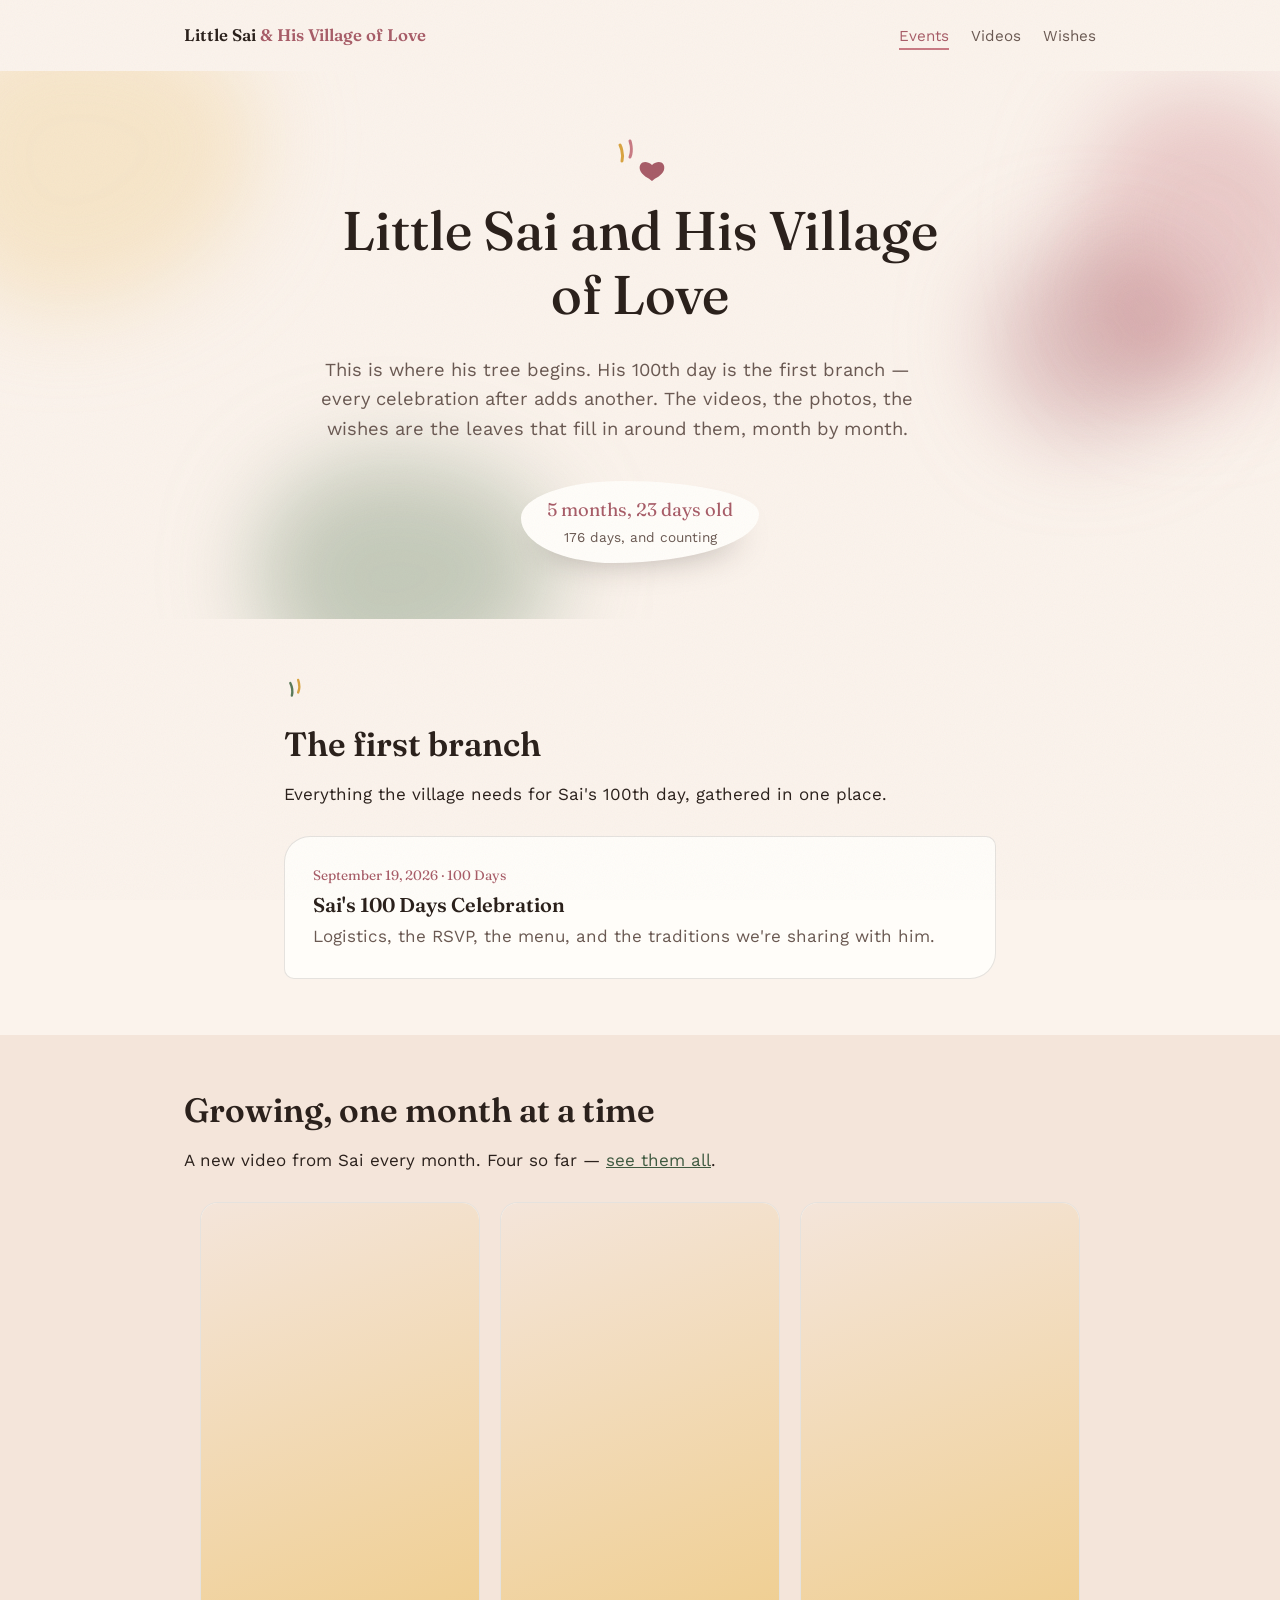
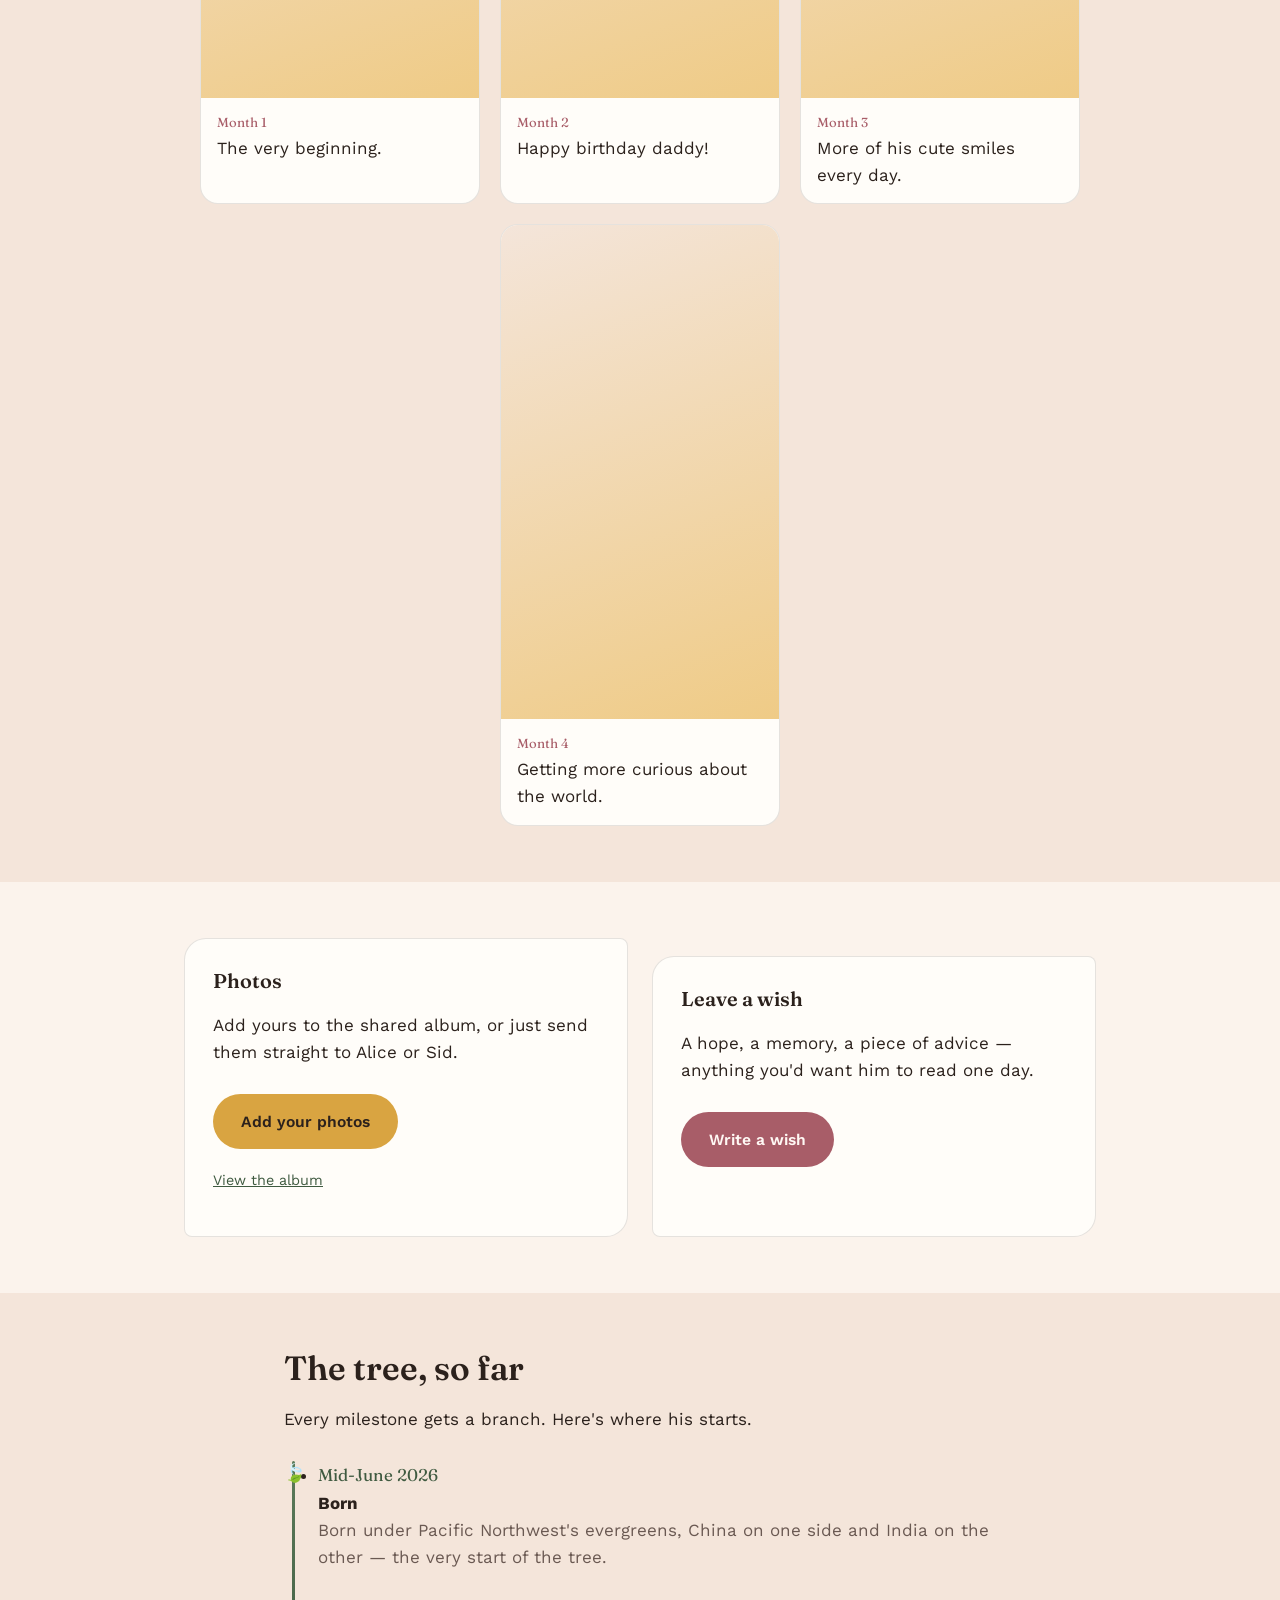
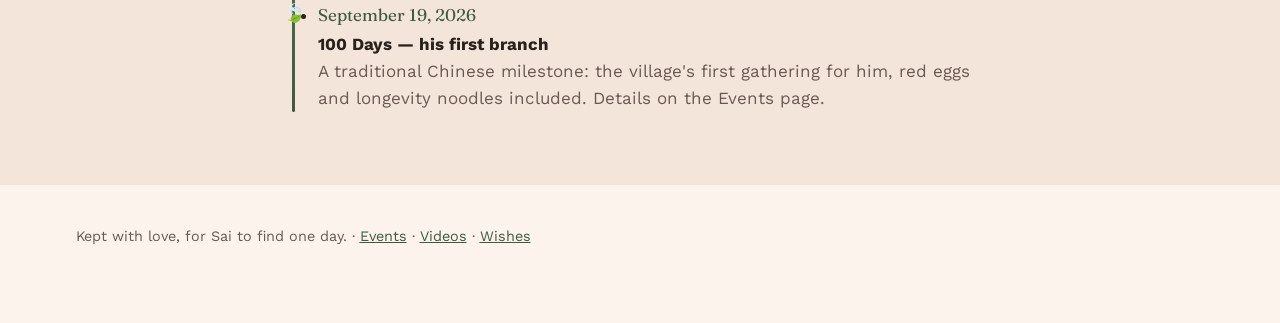
==== commit 6d3da3c6: "Update video caption in index.html" ====
--- a/index.html
+++ b/index.html
@@ -88,7 +88,7 @@
         <div class="video-card__frame">
           <iframe src="https://drive.google.com/file/d/1S5MoYTsGo1mtJxEmKWaAV_BfxhKIQl7a/preview" allow="autoplay"></iframe>
         </div>
-        <div class="video-card__caption"><span>Month 4</span>YOUR_CAPTION_HERE</div>
+        <div class="video-card__caption"><span>Month 4</span>Getting more curious about the world.</div>
       </div>
     </div>
   </div>
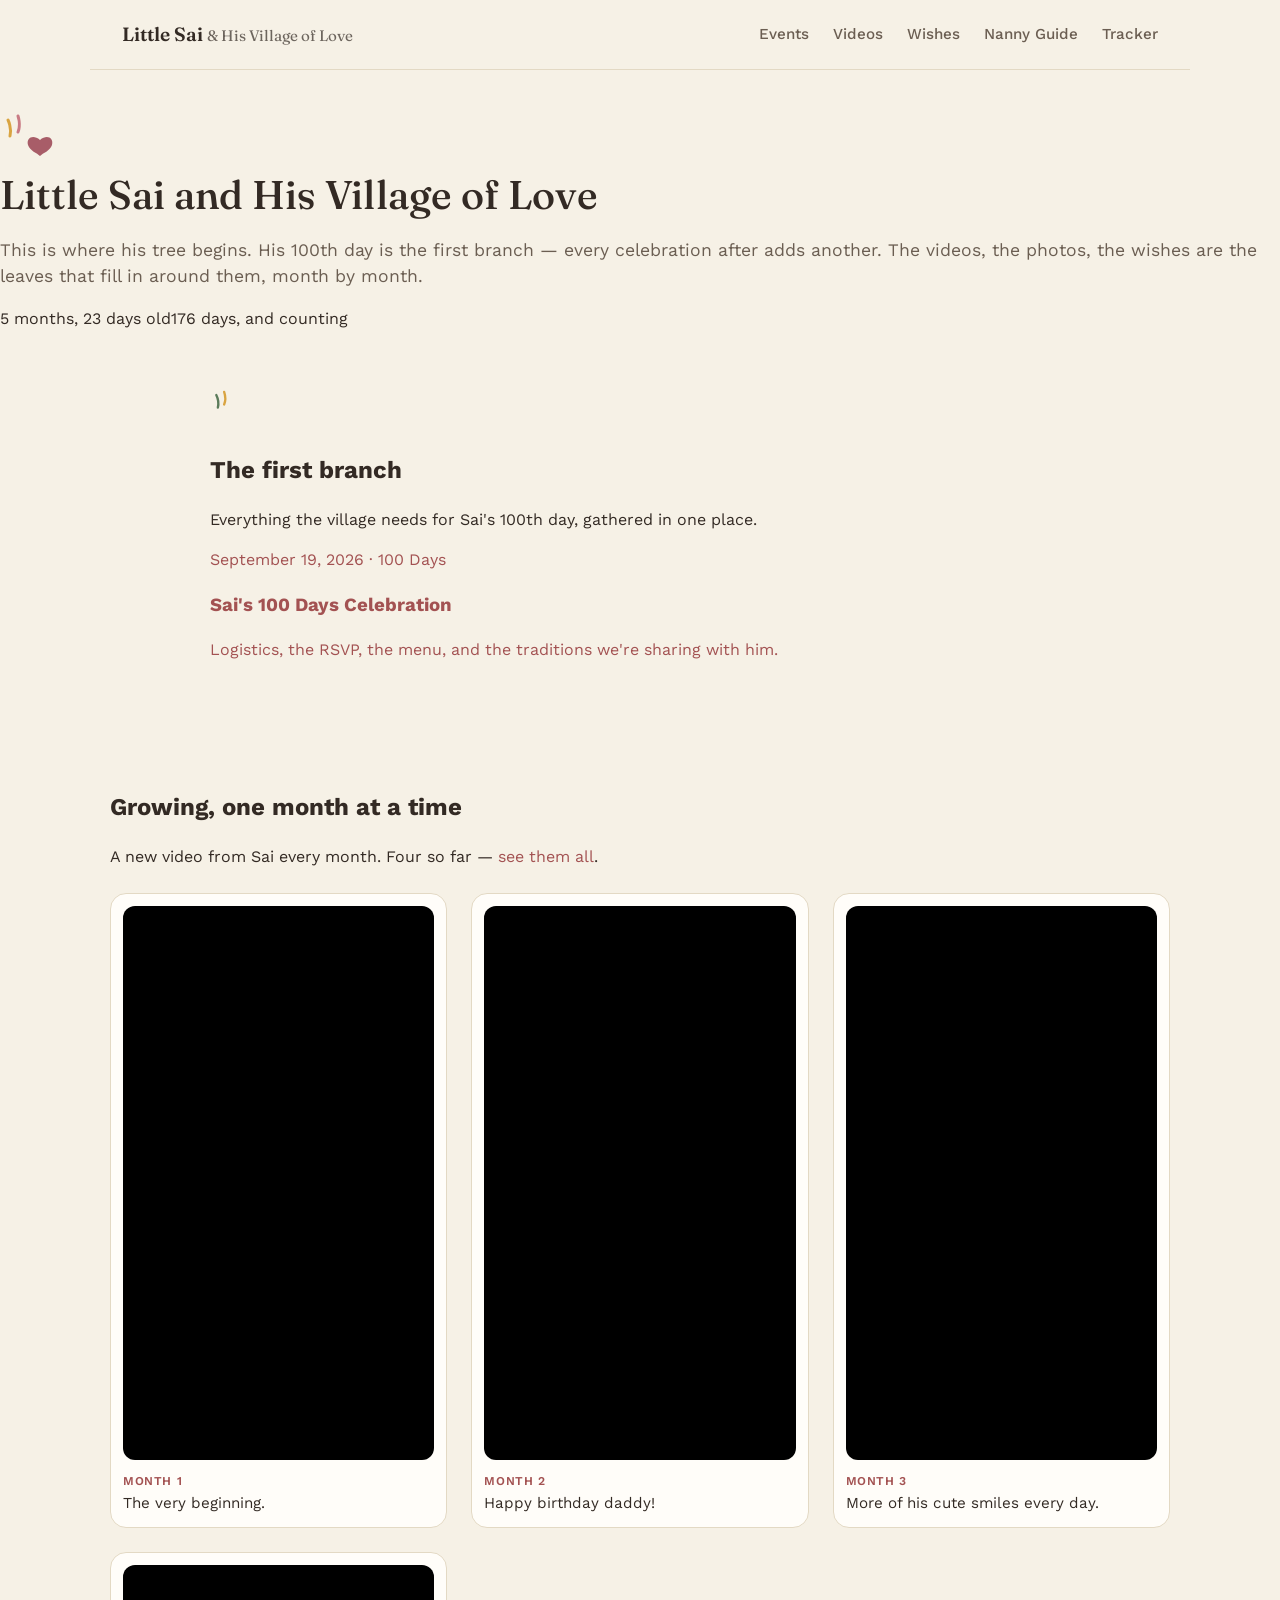
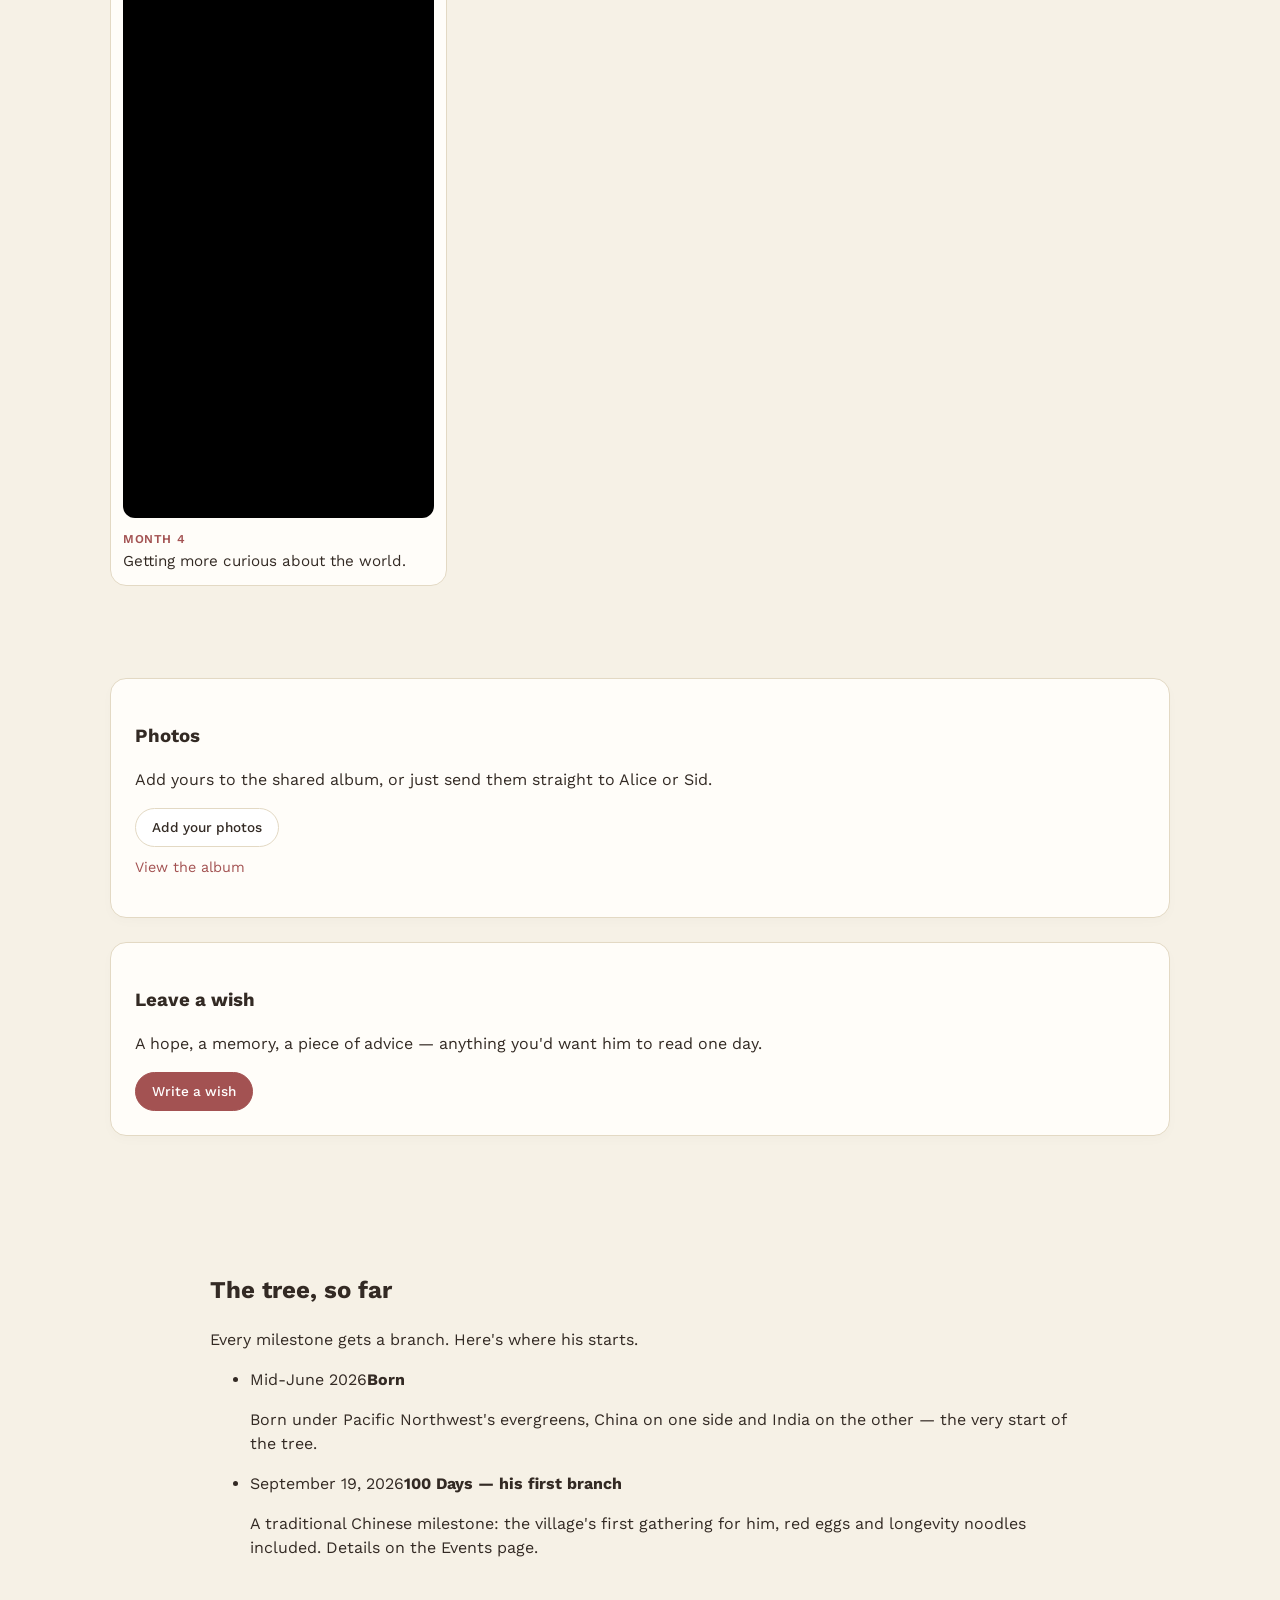
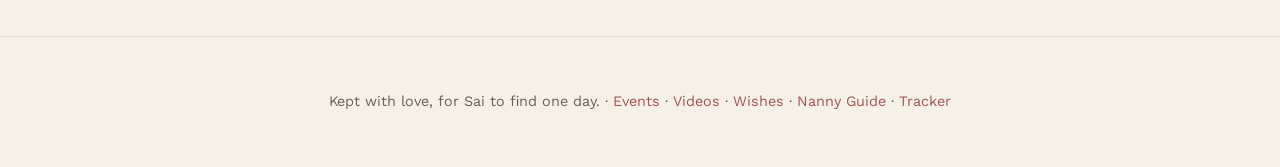
==== commit d334b2cf: "Update navigation and footer links in index.html Added links to Nanny Guide and Tracker in the navig" ====
--- a/index.html
+++ b/index.html
@@ -16,9 +16,11 @@
 <nav class="site-nav">
   <a href="index.html" class="site-nav__mark">Little Sai <span>&amp; His Village of Love</span></a>
   <ul class="site-nav__links">
-    <li><a href="events.html" aria-current="page">Events</a></li>
+    <li><a href="events.html">Events</a></li>
     <li><a href="videos.html">Videos</a></li>
     <li><a href="wishes.html">Wishes</a></li>
+    <li><a href="nanny.html">Nanny Guide</a></li>
+    <li><a href="tools/baby-tracker/index.html">Tracker</a></li>
   </ul>
 </nav>
 
@@ -125,7 +127,7 @@
 </section>
 
 <footer class="site-footer">
-  <p>Kept with love, for Sai to find one day. &middot; <a href="events.html">Events</a> &middot; <a href="videos.html">Videos</a> &middot; <a href="wishes.html">Wishes</a></p>
+  <p>Kept with love, for Sai to find one day. &middot; <a href="events.html">Events</a> &middot; <a href="videos.html">Videos</a> &middot; <a href="wishes.html">Wishes</a> &middot; <a href="nanny.html">Nanny Guide</a> &middot; <a href="tools/baby-tracker/index.html">Tracker</a></p>
 </footer>
 
 <script src="js/main.js"></script>
--- a/css/style.css
+++ b/css/style.css
@@ -1,468 +1,213 @@
-/* ==========================================================================
-   Little Sai and His Village of Love — shared stylesheet
-   A living family archive: warm, hand-painted, unhurried.
-   ========================================================================== */
-
+/* Shared Typography & Design Tokens */
 :root {
-  /* Color — a watercolor palette, not the default cream/terracotta pairing */
-  --paper: #fbf3ec;         /* warm blush paper, base background */
-  --paper-deep: #f4e5da;    /* deeper paper for alternating bands */
-  --ink: #2b211c;           /* warm near-black brown, primary text */
-  --ink-soft: #6a5952;      /* secondary text */
-  --rose: #c97b84;          /* dusty rose, primary accent */
-  --rose-deep: #a85d68;     /* rose for hover / emphasis */
-  --gold: #d9a441;          /* ochre gold, warmth + highlights */
-  --gold-soft: #efcb86;     /* pale gold wash */
-  --pine: #5b7b5a;          /* sage green, growth motif */
-  --pine-deep: #3f5a40;     /* deep pine for tree trunk / links */
-  --plum: #6b4c5c;          /* deep plum, wishes band */
-  --card: #fffdf9;          /* card surface, warmer than pure white */
-  --line: rgba(43, 33, 28, 0.12);
-
-  --font-display: "Fraunces", "Noto Serif SC", "Songti SC", serif;
-  --font-body: "Work Sans", "Noto Sans SC", "PingFang SC", sans-serif;
-
-  --radius-organic: 42% 58% 61% 39% / 45% 40% 60% 55%;
-  --max-w: 760px;
-}
-
-* { box-sizing: border-box; }
-
-html {
-  scroll-behavior: smooth;
-}
-
-@media (prefers-reduced-motion: reduce) {
-  html { scroll-behavior: auto; }
-  * { animation-duration: 0.001ms !important; animation-iteration-count: 1 !important; transition-duration: 0.001ms !important; }
+  --paper: #f6f1e6;
+  --paper-card: #fffdf9;
+  --paper-line: #e3d9c4;
+  --ink: #332a24;
+  --ink-soft: #6b5e52;
+  --rose-deep: #a35252;
+  --gold-soft: #f2e3c6;
+  --coral: #c97a52;
+}
+
+* {
+  box-sizing: border-box;
 }
 
 body {
   margin: 0;
-  background: var(--paper);
-  color: var(--ink);
-  font-family: var(--font-body);
-  font-size: 17px;
-  line-height: 1.6;
-  position: relative;
-}
-
-/* Subtle paper grain, applied once, fixed — not per-section */
-body::before {
-  content: "";
-  position: fixed;
-  inset: 0;
-  pointer-events: none;
-  opacity: 0.05;
-  mix-blend-mode: multiply;
-  background-image: url("data:image/svg+xml;utf8,<svg xmlns='http://www.w3.org/2000/svg' width='200' height='200'><filter id='n'><feTurbulence type='fractalNoise' baseFrequency='0.9' numOctaves='2' stitchTiles='stitch'/></filter><rect width='100%25' height='100%25' filter='url(%23n)'/></svg>");
-  z-index: 1000;
-}
-
-img, svg { max-width: 100%; display: block; }
-
-a { color: var(--pine-deep); }
-
-h1, h2, h3 {
-  font-family: var(--font-display);
-  font-weight: 600;
-  color: var(--ink);
-  line-height: 1.18;
-  margin: 0 0 0.5em;
-}
-
-h1 { font-size: clamp(2.1rem, 5vw + 1rem, 3.4rem); font-weight: 500; }
-h2 { font-size: clamp(1.5rem, 2.6vw + 0.8rem, 2.1rem); }
-h3 { font-size: 1.25rem; }
-
-p { margin: 0 0 1em; max-width: 62ch; }
-p.lede { font-size: 1.15rem; color: var(--ink-soft); max-width: 54ch; }
-
-.wrap {
-  max-width: var(--max-w);
-  margin: 0 auto;
-  padding: 0 24px;
-}
-.wrap--wide { max-width: 960px; }
-
-/* ---------- Navigation ---------- */
+  padding: 0;
+  background-color: var(--paper, #f6f1e6);
+  color: var(--ink, #332a24);
+  font-family: 'Work Sans', 'Noto Sans SC', sans-serif;
+  line-height: 1.5;
+  -webkit-font-smoothing: antialiased;
+}
+
+a {
+  color: var(--rose-deep, #a35252);
+  text-decoration: none;
+  transition: opacity 0.15s ease;
+}
+
+a:hover {
+  opacity: 0.8;
+  text-decoration: underline;
+}
+
+/* Site Header & Navigation */
 .site-nav {
   display: flex;
+  justify-content: space-between;
   align-items: center;
-  justify-content: space-between;
-  gap: 16px;
-  padding: 22px 24px;
-  max-width: 960px;
+  padding: 20px 32px;
+  max-width: 1100px;
   margin: 0 auto;
-  flex-wrap: wrap;
-}
+  border-bottom: 1px solid var(--paper-line, #e3d9c4);
+}
+
 .site-nav__mark {
-  font-family: var(--font-display);
-  font-size: 1.05rem;
-  text-decoration: none;
-  color: var(--ink);
+  font-family: 'Fraunces', 'Noto Serif SC', serif;
   font-weight: 600;
-}
-.site-nav__mark span { color: var(--rose-deep); }
+  font-size: 1.2rem;
+  color: var(--ink, #332a24);
+  text-decoration: none;
+}
+
+.site-nav__mark span {
+  font-weight: 400;
+  font-size: 0.95rem;
+  opacity: 0.7;
+}
+
 .site-nav__links {
   display: flex;
-  gap: 22px;
   list-style: none;
+  gap: 24px;
   margin: 0;
   padding: 0;
-  flex-wrap: wrap;
-}
+}
+
 .site-nav__links a {
-  text-decoration: none;
-  color: var(--ink-soft);
+  color: var(--ink-soft, #6b5e52);
+  text-decoration: none;
   font-size: 0.95rem;
-  padding-bottom: 3px;
-  border-bottom: 2px solid transparent;
-  transition: border-color 0.2s ease, color 0.2s ease;
-}
+  font-weight: 500;
+}
+
 .site-nav__links a:hover,
+.site-nav__links a.active,
 .site-nav__links a[aria-current="page"] {
-  color: var(--rose-deep);
-  border-bottom-color: var(--rose);
-}
-.site-nav__links a:focus-visible,
-a:focus-visible,
-button:focus-visible {
-  outline: 2px solid var(--pine-deep);
-  outline-offset: 3px;
-}
-
-/* ---------- Watercolor blob backdrop (hero use) ---------- */
-.bloom {
+  color: var(--rose-deep, #a35252);
+  font-weight: 600;
+}
+
+/* Layout Wrappers & Sections */
+.wrap {
+  max-width: 900px;
+  margin: 0 auto;
+  padding: 32px 20px 60px;
+}
+
+.wrap--wide {
+  max-width: 1100px;
+}
+
+header.hero {
+  padding: 40px 0 24px;
+}
+
+header.hero h1 {
+  font-family: 'Fraunces', 'Noto Serif SC', serif;
+  font-size: 2.5rem;
+  font-weight: 500;
+  margin: 0 0 12px 0;
+  color: var(--ink, #332a24);
+}
+
+.lede {
+  font-size: 1.1rem;
+  color: var(--ink-soft, #6b5e52);
+  margin-top: 0;
+}
+
+.section-title {
+  font-family: 'Fraunces', 'Noto Serif SC', serif;
+  font-size: 1.6rem;
+  font-weight: 500;
+  margin: 32px 0 12px;
+}
+
+/* Card & Content Containers */
+.card {
+  background: var(--paper-card, #fffdf9);
+  border: 1px solid var(--paper-line, #e3d9c4);
+  border-radius: 16px;
+  padding: 24px;
+  margin-bottom: 24px;
+  box-shadow: 0 4px 12px rgba(0,0,0,0.02);
+}
+
+/* Video Grid & Framing Fix */
+.video-grid {
+  display: grid;
+  grid-template-columns: repeat(auto-fill, minmax(260px, 1fr));
+  gap: 24px;
+  margin-top: 24px;
+}
+
+.video-card {
+  background: var(--paper-card, #fffdf9);
+  border: 1px solid var(--paper-line, #e3d9c4);
+  border-radius: 16px;
+  padding: 12px;
+  display: flex;
+  flex-direction: column;
+  gap: 12px;
+}
+
+.video-card__frame {
+  position: relative;
+  width: 100%;
+  aspect-ratio: 9 / 16;
+  border-radius: 12px;
+  overflow: hidden;
+  background: #000;
+}
+
+.video-card__frame iframe {
   position: absolute;
-  inset: 0;
-  overflow: hidden;
-  z-index: 0;
-  pointer-events: none;
-}
-.bloom span {
-  position: absolute;
-  border-radius: var(--radius-organic);
-  filter: blur(44px);
-  mix-blend-mode: multiply;
-  opacity: 0;
-  animation: bloom-in 2.4s ease-out forwards;
-}
-.bloom span:nth-child(1) { width: 340px; height: 300px; top: -60px; left: -80px; background: var(--gold-soft); animation-delay: 0.1s; }
-.bloom span:nth-child(2) { width: 260px; height: 300px; top: 20px; right: -60px; background: var(--rose); opacity: 0; animation-delay: 0.35s; }
-.bloom span:nth-child(3) { width: 300px; height: 240px; bottom: -80px; left: 20%; background: var(--pine); opacity: 0; animation-delay: 0.55s; }
-.bloom span:nth-child(4) { width: 210px; height: 190px; top: 32%; right: 6%; background: var(--rose-deep); opacity: 0; animation-delay: 0.75s; }
-
-@keyframes bloom-in {
-  from { opacity: 0; transform: scale(0.85); }
-  to { opacity: 0.34; transform: scale(1); }
-}
-
-/* ---------- Doodle accent — a small hand-drawn mark, used sparingly ---------- */
-.doodle { display: block; margin: 0 auto 16px; }
-.doodle--start { margin: 0 0 12px; }
-
-/* ---------- Hero ---------- */
-.hero {
-  position: relative;
-  padding: 64px 24px 56px;
-  text-align: left;
-}
-.hero__inner { position: relative; z-index: 1; max-width: 640px; margin: 0 auto; text-align: center; }
-.hero__eyebrow-art { margin: 0 auto 18px; width: 92px; }
-
-.age-counter {
-  display: inline-block;
-  margin-top: 20px;
-  padding: 14px 26px;
-  background: var(--card);
-  border-radius: var(--radius-organic);
-  box-shadow: 0 18px 34px -22px rgba(43, 33, 28, 0.35);
-}
-.age-counter__num { font-family: var(--font-display); font-size: 1.15rem; color: var(--rose-deep); }
-.age-counter__label { display: block; font-size: 0.85rem; color: var(--ink-soft); margin-top: 2px; }
-
-/* ---------- Stat figure — a number + short caption, same family as age-counter ---------- */
-.stat {
-  display: inline-block;
-  text-align: center;
-  background: var(--card);
-  border-radius: var(--radius-organic);
-  padding: 16px 28px;
-  box-shadow: 0 18px 34px -22px rgba(43, 33, 28, 0.35);
-  margin: 4px 0 16px;
-}
-.stat .num {
+  top: 50%;
+  left: 50%;
+  width: 108%;
+  height: 108%;
+  transform: translate(-50%, -50%);
+  border: none;
+  object-fit: cover;
+}
+
+.video-card__caption {
+  font-size: 0.95rem;
+  color: var(--ink, #332a24);
+}
+
+.video-card__caption span {
   display: block;
-  font-family: var(--font-display);
+  font-size: 0.75rem;
   font-weight: 600;
-  font-size: 1.8rem;
-  color: var(--rose-deep);
-  line-height: 1.1;
-  white-space: nowrap;
-}
-.stat .label {
-  display: block;
-  color: var(--ink-soft);
-  font-size: 0.85rem;
-  max-width: 18em;
-  margin: 2px auto 0;
-}
-
-/* ---------- Callout — a note or heads-up, longer than a .todo badge ---------- */
-.callout {
-  display: block;
-  margin: 14px 0;
-  padding: 14px 18px;
-  background: var(--paper-deep);
-  border-left: 3px solid var(--gold);
-  border-radius: 4px 14px 14px 4px;
-  color: var(--ink);
-  font-size: 0.95rem;
-  line-height: 1.55;
-}
-.callout strong { color: var(--rose-deep); }
-
-/* ---------- In-page jump links — plain and wrapping, matching the footer's style ---------- */
-.jump {
-  text-align: center;
-  font-size: 0.9rem;
-  color: var(--ink-soft);
-  max-width: 720px;
-  margin: 0 auto 8px;
-  padding: 0 24px;
-  line-height: 2;
-}
-.jump a { color: var(--pine-deep); text-decoration: none; }
-.jump a:hover { text-decoration: underline; }
-.jump .sep { margin: 0 6px; color: var(--line); }
-
-/* ---------- Sections / bands ---------- */
-.band { padding: 56px 0; position: relative; }
-.band--deep { background: var(--paper-deep); }
-.band--plum { background: var(--plum); color: #f4e9ea; }
-.band--plum h2, .band--plum h3 { color: #fbf0ec; }
-.band--plum a { color: var(--gold-soft); }
-.band--plum p { color: #e3cfd2; }
-
-.section-head { margin-bottom: 28px; }
-.section-head p { margin: 0; }
-
-/* ---------- Cards (varied, not identical SaaS tiles) ---------- */
-.card {
-  background: var(--card);
-  padding: 30px 28px;
-  border-radius: 22px 8px 22px 8px;
-  border: 1px solid var(--line);
-}
-.card + .card { margin-top: 18px; }
-
-.event-card {
-  display: block;
-  text-decoration: none;
-  color: inherit;
-  background: var(--card);
-  padding: 28px;
-  border-radius: 26px 10px 26px 10px;
-  border: 1px solid var(--line);
-  transition: transform 0.2s ease, box-shadow 0.2s ease;
-}
-.event-card:hover {
-  transform: translateY(-3px);
-  box-shadow: 0 20px 30px -22px rgba(43, 33, 28, 0.4);
-}
-.event-card__date {
-  font-size: 0.85rem;
-  color: var(--rose-deep);
-  font-family: var(--font-display);
-  margin-bottom: 6px;
-  display: block;
-}
-.event-card h3 { margin-bottom: 6px; }
-.event-card p { margin: 0; color: var(--ink-soft); }
-
-/* ---------- Buttons ---------- */
+  letter-spacing: 0.05em;
+  text-transform: uppercase;
+  color: var(--rose-deep, #a35252);
+  margin-bottom: 2px;
+}
+
+/* Buttons */
 .btn {
-  display: inline-block;
-  text-decoration: none;
-  font-family: var(--font-body);
-  font-weight: 600;
-  padding: 13px 26px;
-  border-radius: 999px;
-  border: 2px solid transparent;
-  cursor: pointer;
-  font-size: 0.98rem;
-  transition: transform 0.15s ease, background 0.2s ease;
-}
-.btn:hover { transform: translateY(-1px); }
-.btn--primary { background: var(--rose-deep); color: #fff8f4; }
-.btn--primary:hover { background: var(--rose); }
-.btn--gold { background: var(--gold); color: var(--ink); }
-.btn--gold:hover { background: var(--gold-soft); }
-.btn--outline { background: transparent; border-color: currentColor; color: inherit; }
-.btn--outline:hover { background: rgba(255,255,255,0.12); }
-.btn--pine { background: var(--pine-deep); color: #f2f6ee; }
-.btn--pine:hover { background: var(--pine); }
-
-/* ---------- Video grid ---------- */
-.video-grid {
-  display: flex;
-  flex-wrap: wrap;
-  justify-content: center;
-  gap: 20px;
-}
-.video-card {
-  width: 100%;
-  max-width: 280px;
-  background: var(--card);
-  border-radius: 18px;
-  overflow: hidden;
-  border: 1px solid var(--line);
-}
-.video-card__frame {
-  aspect-ratio: 9 / 16;
-  background: linear-gradient(160deg, var(--paper-deep), var(--gold-soft));
-  display: flex;
+  display: inline-flex;
   align-items: center;
   justify-content: center;
-  color: var(--ink-soft);
+  padding: 8px 16px;
+  border-radius: 20px;
+  border: 1px solid var(--paper-line, #d4c8b3);
+  background: #fff;
+  color: var(--ink, #332a24);
+  font-size: 0.85rem;
+  font-weight: 500;
+  cursor: pointer;
+  text-decoration: none;
+}
+
+.btn--primary {
+  background: var(--rose-deep, #a35252);
+  color: #fff;
+  border-color: var(--rose-deep, #a35252);
+}
+
+/* Footer */
+.site-footer {
+  text-align: center;
+  padding: 40px 20px;
+  border-top: 1px solid var(--paper-line, #e3d9c4);
+  color: var(--ink-soft, #6b5e52);
   font-size: 0.9rem;
-  text-align: center;
-  padding: 16px;
-}
-.video-card__frame iframe { width: 100%; height: 100%; border: 0; }
-.video-card__caption { padding: 14px 16px; }
-.video-card__caption span { display: block; font-size: 0.82rem; color: var(--rose-deep); font-family: var(--font-display); margin-bottom: 2px; }
-
-/* ---------- Menu tabs (event page) ---------- */
-.menu-tabs { display: flex; gap: 10px; margin-bottom: 18px; flex-wrap: wrap; }
-.menu-tab {
-  padding: 9px 20px;
-  border-radius: 999px;
-  border: 2px solid var(--pine-deep);
-  background: transparent;
-  color: var(--pine-deep);
-  font-family: var(--font-body);
-  font-weight: 600;
-  cursor: pointer;
-}
-.menu-tab[aria-selected="true"] { background: var(--pine-deep); color: #f2f6ee; }
-.menu-panel { display: none; }
-.menu-panel[data-active="true"] { display: block; }
-.menu-panel ul { padding-left: 20px; margin: 0; }
-.menu-panel li { margin-bottom: 6px; }
-
-/* ---------- Programming schedule (a real sequence — numbering earned) ---------- */
-.schedule { list-style: none; margin: 0; padding: 0; border-left: 2px solid var(--line); }
-.schedule li {
-  position: relative;
-  padding: 2px 0 22px 26px;
-}
-.schedule li::before {
-  content: "";
-  position: absolute;
-  left: -7px;
-  top: 6px;
-  width: 12px;
-  height: 12px;
-  border-radius: 50%;
-  background: var(--gold);
-  border: 2px solid var(--paper);
-}
-.schedule time {
-  display: block;
-  font-family: var(--font-display);
-  color: var(--rose-deep);
-  font-size: 0.95rem;
-  margin-bottom: 2px;
-}
-
-/* ---------- Logistics list ---------- */
-.logistics dl { display: grid; grid-template-columns: auto 1fr; gap: 10px 20px; margin: 0; }
-.logistics dt { font-weight: 600; color: var(--ink-soft); }
-.logistics dd { margin: 0; }
-
-/* ---------- Growing tree timeline ---------- */
-.tree {
-  position: relative;
-  padding-left: 34px;
-}
-.tree::before {
-  content: "";
-  position: absolute;
-  left: 8px;
-  top: 0;
-  bottom: 0;
-  width: 3px;
-  background: linear-gradient(var(--pine), var(--pine-deep));
-  border-radius: 3px;
-}
-.tree__node { position: relative; padding-bottom: 30px; }
-.tree__node:last-child { padding-bottom: 0; }
-.tree__node::before {
-  content: "\1F343"; /* leaf */
-  position: absolute;
-  left: -34px;
-  top: -2px;
-  font-size: 1.1rem;
-}
-.tree__node time { display: block; font-family: var(--font-display); color: var(--pine-deep); margin-bottom: 2px; }
-.tree__node p { margin: 0; color: var(--ink-soft); }
-
-/* ---------- Two-up callout (used on event pages for paired actions) ---------- */
-.duo {
-  display: grid;
-  grid-template-columns: 1fr 1fr;
-  gap: 24px;
-}
-@media (max-width: 640px) { .duo { grid-template-columns: 1fr; } }
-.duo .card { display: flex; flex-direction: column; gap: 10px; align-items: flex-start; }
-
-/* ---------- Forms / wishes ---------- */
-.form-embed {
-  background: var(--card);
-  border-radius: 20px;
-  border: 1px solid var(--line);
-  padding: 8px;
-  min-height: 420px;
-}
-.form-embed iframe { width: 100%; height: 480px; border: 0; border-radius: 14px; }
-.form-embed__placeholder {
-  padding: 60px 24px;
-  text-align: center;
-  color: var(--ink-soft);
-}
-
-/* ---------- Rotating wish banner ---------- */
-.wish-banner {
-  font-family: var(--font-display);
-  font-size: 1.3rem;
-  font-style: italic;
-  max-width: 46ch;
-  margin: 0 auto;
-  min-height: 2.6em;
-  transition: opacity 0.5s ease;
-}
-.wish-banner.is-fading { opacity: 0; }
-
-/* ---------- Footer ---------- */
-.site-footer {
-  padding: 40px 24px 60px;
-  text-align: center;
-  color: var(--ink-soft);
-  font-size: 0.9rem;
-}
-.site-footer a { color: var(--pine-deep); }
-
-/* ---------- Utility ---------- */
-.mt-lg { margin-top: 34px; }
-.center { text-align: center; }
-.todo {
-  display: inline-block;
-  margin-top: 8px;
-  font-size: 0.78rem;
-  background: var(--gold-soft);
-  color: var(--ink);
-  padding: 2px 9px;
-  border-radius: 999px;
-}
+}
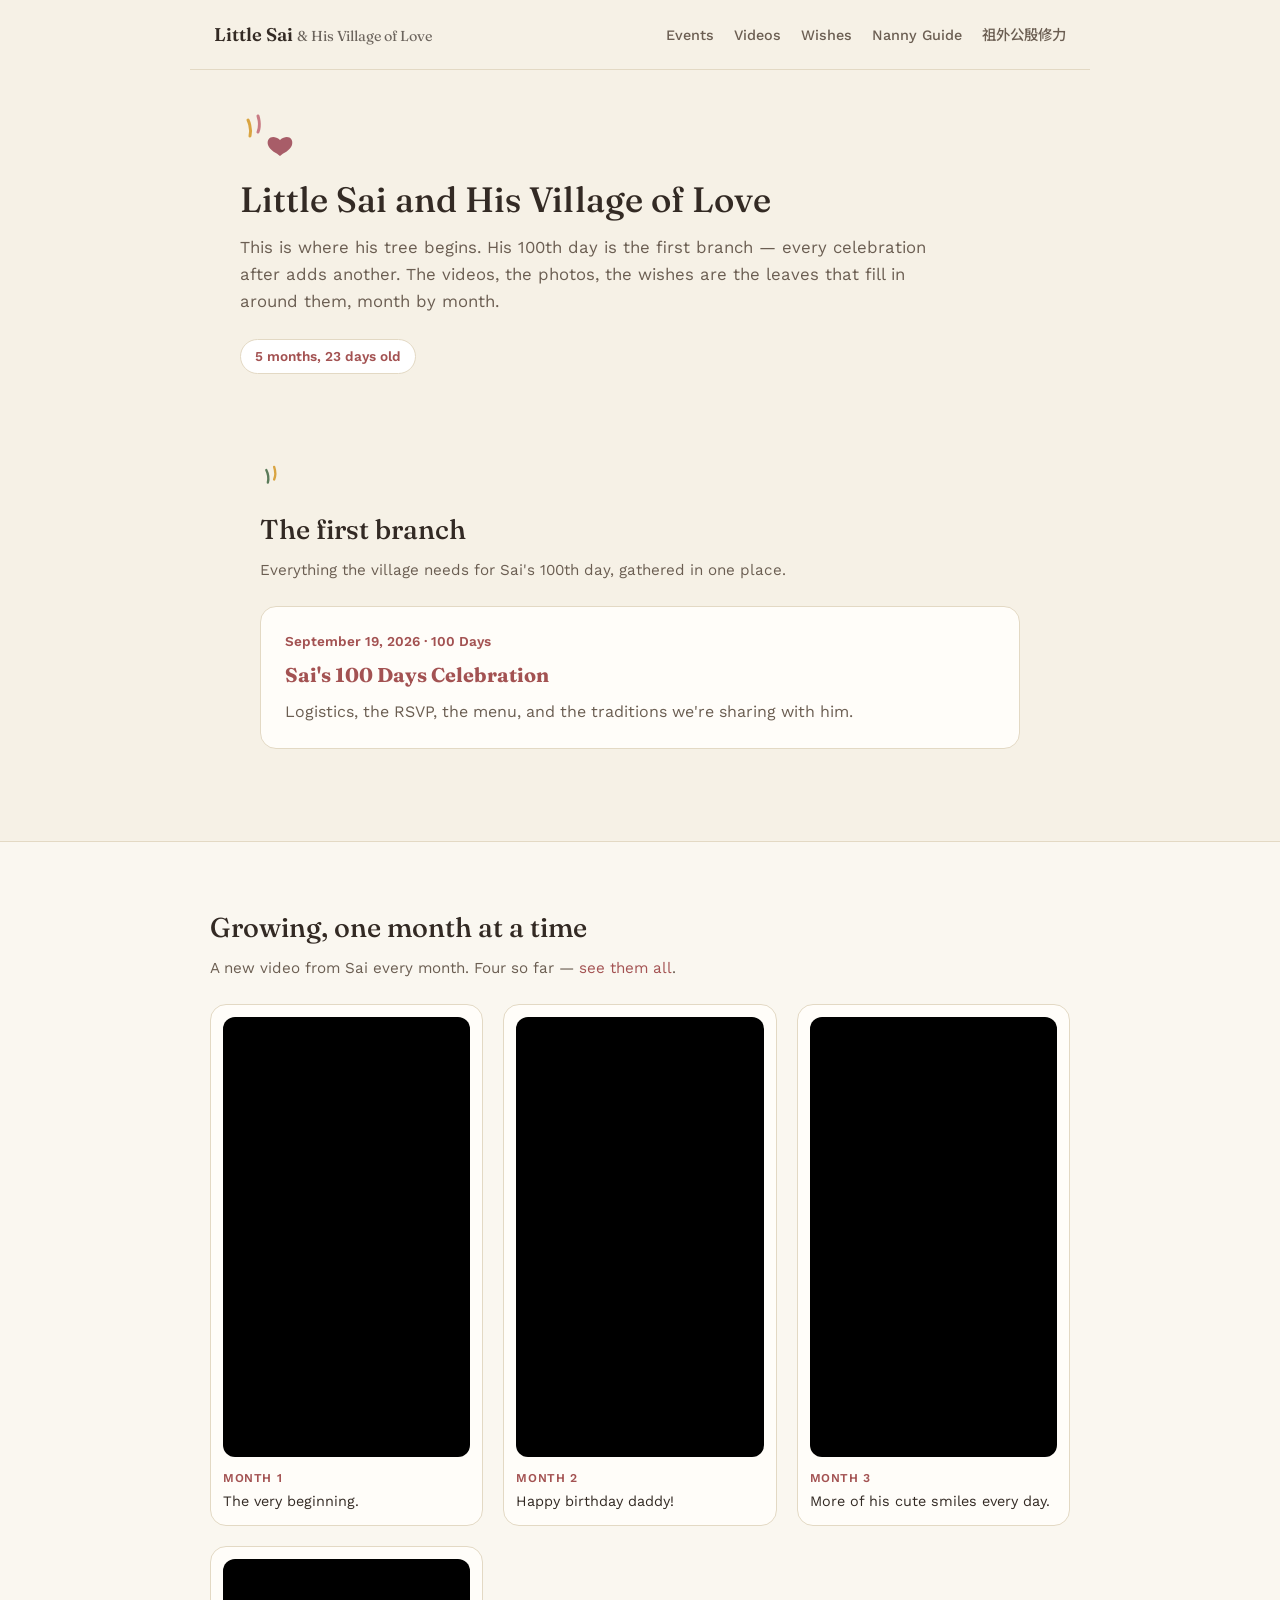
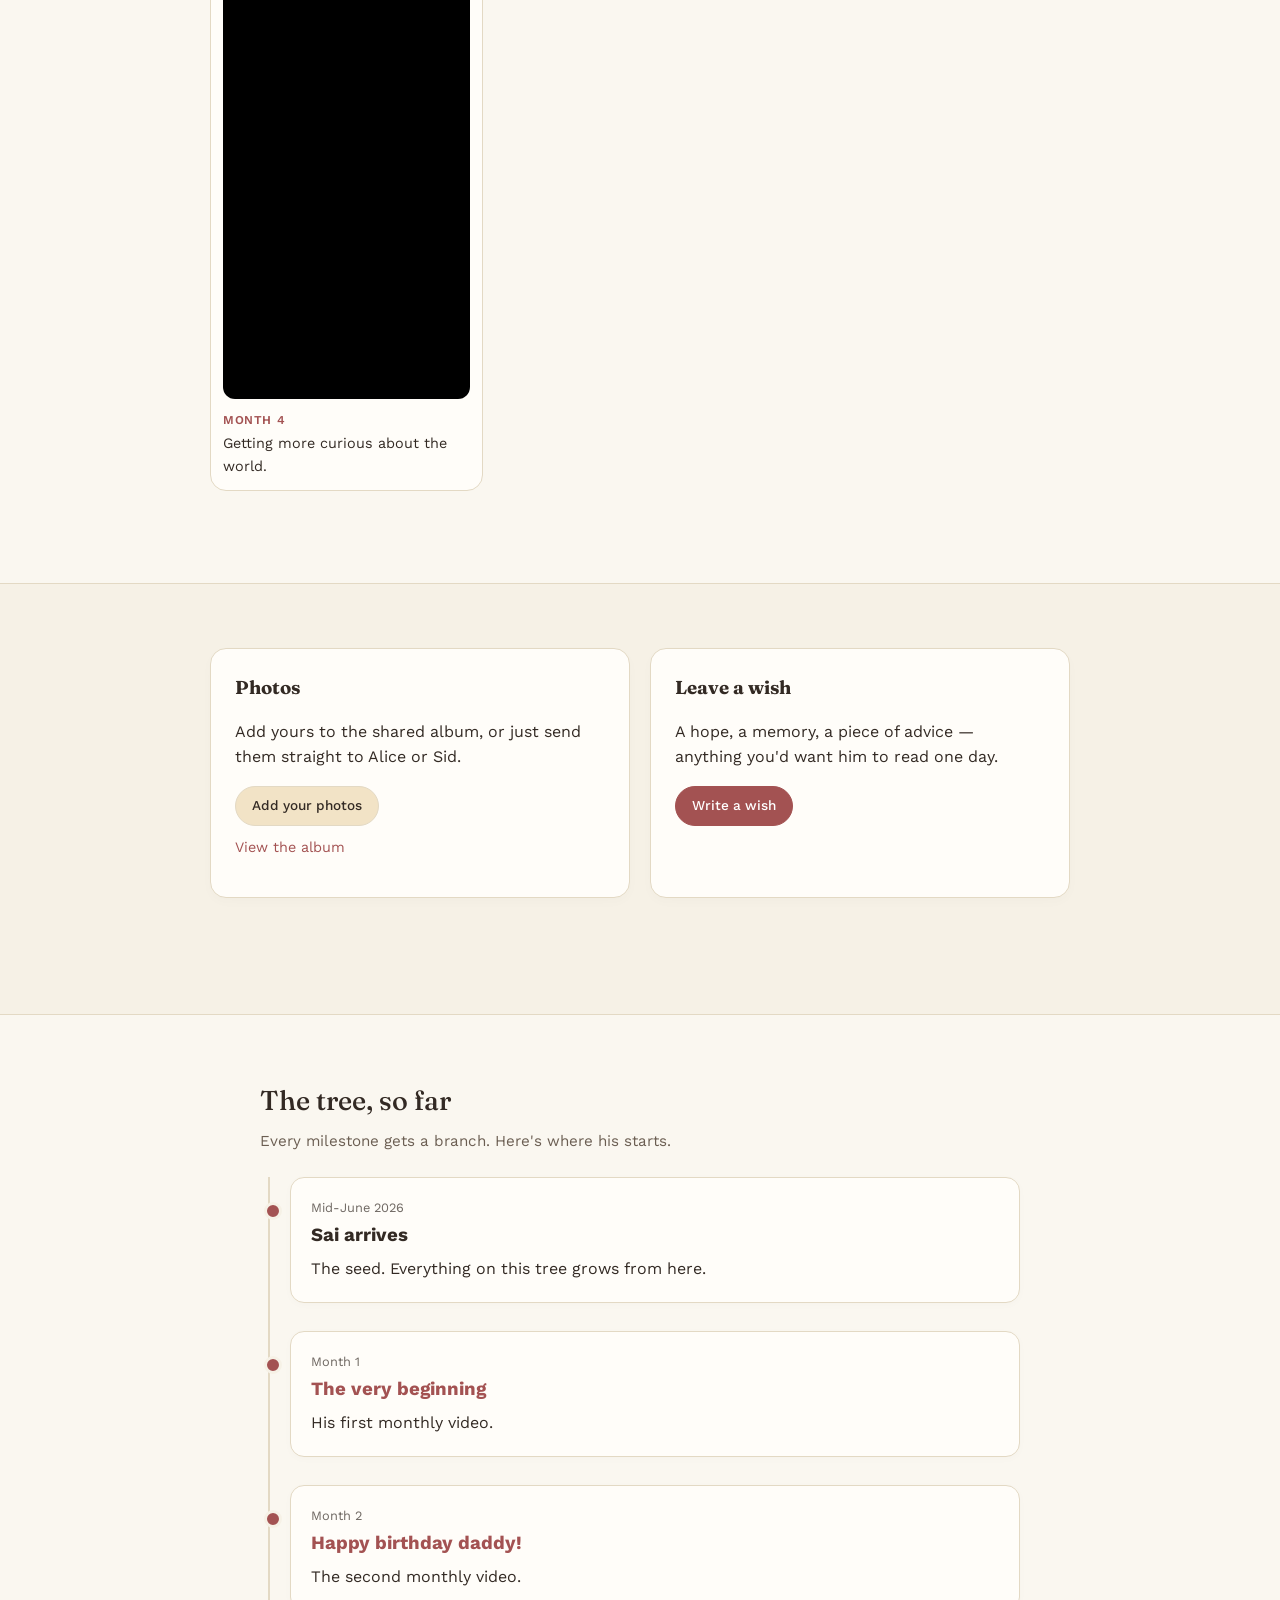
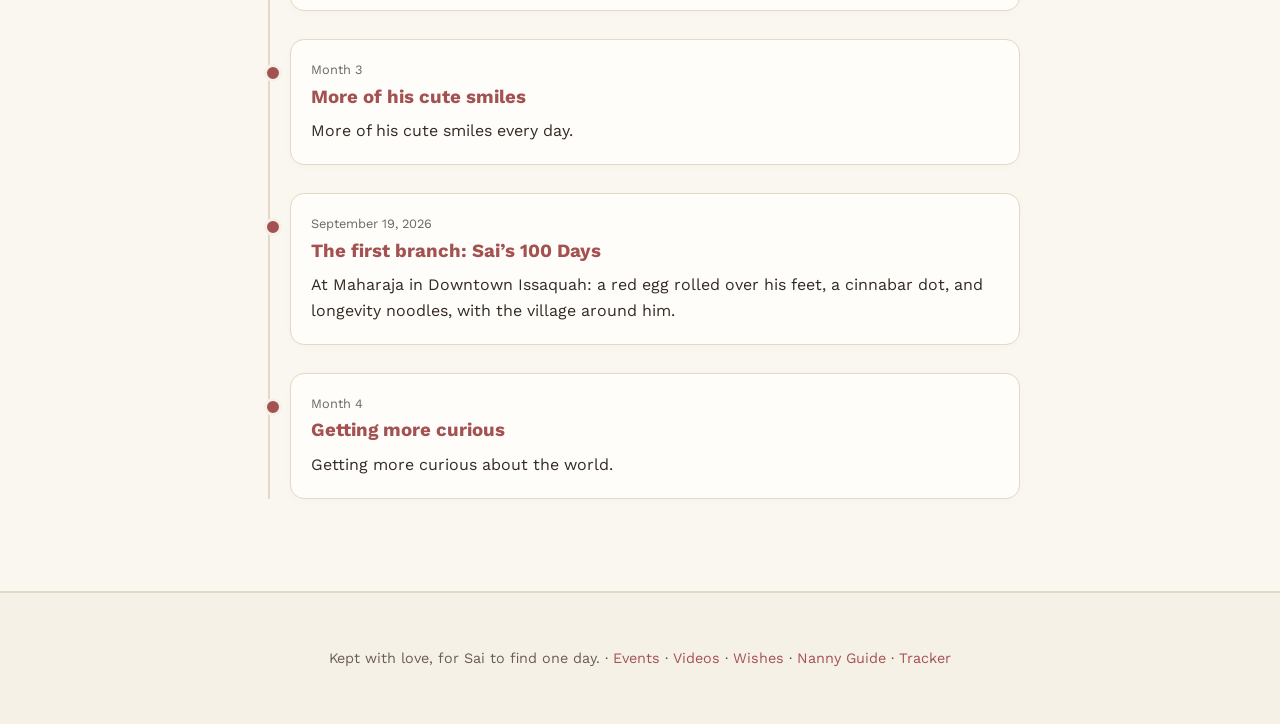
==== commit 92173169: "Replace Tracker link with Great Grandpa Yin Xiuli link" ====
--- a/index.html
+++ b/index.html
@@ -20,7 +20,7 @@
     <li><a href="videos.html">Videos</a></li>
     <li><a href="wishes.html">Wishes</a></li>
     <li><a href="nanny.html">Nanny Guide</a></li>
-    <li><a href="tools/baby-tracker/index.html">Tracker</a></li>
+    <li><a href="./great-grandpa-yin-xiuli-memorial.html">祖外公殷修力</a></li>
   </ul>
 </nav>
 
--- a/css/style.css
+++ b/css/style.css
@@ -8,6 +8,7 @@
   --rose-deep: #a35252;
   --gold-soft: #f2e3c6;
   --coral: #c97a52;
+  --sage: #5b7b5a;
 }
 
 * {
@@ -20,7 +21,7 @@
   background-color: var(--paper, #f6f1e6);
   color: var(--ink, #332a24);
   font-family: 'Work Sans', 'Noto Sans SC', sans-serif;
-  line-height: 1.5;
+  line-height: 1.6;
   -webkit-font-smoothing: antialiased;
 }
 
@@ -35,13 +36,13 @@
   text-decoration: underline;
 }
 
-/* Site Header & Navigation */
+/* Site Header & Navigation Container */
 .site-nav {
   display: flex;
   justify-content: space-between;
   align-items: center;
-  padding: 20px 32px;
-  max-width: 1100px;
+  padding: 20px 24px;
+  max-width: 900px;
   margin: 0 auto;
   border-bottom: 1px solid var(--paper-line, #e3d9c4);
 }
@@ -49,21 +50,21 @@
 .site-nav__mark {
   font-family: 'Fraunces', 'Noto Serif SC', serif;
   font-weight: 600;
-  font-size: 1.2rem;
+  font-size: 1.15rem;
   color: var(--ink, #332a24);
   text-decoration: none;
 }
 
 .site-nav__mark span {
   font-weight: 400;
-  font-size: 0.95rem;
+  font-size: 0.9rem;
   opacity: 0.7;
 }
 
 .site-nav__links {
   display: flex;
   list-style: none;
-  gap: 24px;
+  gap: 20px;
   margin: 0;
   padding: 0;
 }
@@ -71,7 +72,7 @@
 .site-nav__links a {
   color: var(--ink-soft, #6b5e52);
   text-decoration: none;
-  font-size: 0.95rem;
+  font-size: 0.9rem;
   font-weight: 500;
 }
 
@@ -82,43 +83,94 @@
   font-weight: 600;
 }
 
-/* Layout Wrappers & Sections */
+/* Page Containers & Text Readability Wrappers */
 .wrap {
+  max-width: 800px;
+  margin: 0 auto;
+  padding: 32px 20px 60px;
+}
+
+.wrap--wide {
   max-width: 900px;
   margin: 0 auto;
   padding: 32px 20px 60px;
 }
 
-.wrap--wide {
-  max-width: 1100px;
-}
-
+.band {
+  padding: 32px 0;
+  width: 100%;
+}
+
+.band--deep {
+  background: rgba(255, 255, 255, 0.4);
+  border-top: 1px solid var(--paper-line, #e3d9c4);
+  border-bottom: 1px solid var(--paper-line, #e3d9c4);
+}
+
+/* Hero Section Formatting */
 header.hero {
-  padding: 40px 0 24px;
+  padding: 40px 20px 24px;
+  width: 100%;
+}
+
+.hero__inner {
+  max-width: 800px;
+  margin: 0 auto;
 }
 
 header.hero h1 {
   font-family: 'Fraunces', 'Noto Serif SC', serif;
-  font-size: 2.5rem;
+  font-size: 2.2rem;
   font-weight: 500;
-  margin: 0 0 12px 0;
-  color: var(--ink, #332a24);
+  margin: 12px 0;
+  color: var(--ink, #332a24);
+  line-height: 1.25;
 }
 
 .lede {
-  font-size: 1.1rem;
+  font-size: 1.05rem;
   color: var(--ink-soft, #6b5e52);
   margin-top: 0;
-}
-
-.section-title {
-  font-family: 'Fraunces', 'Noto Serif SC', serif;
-  font-size: 1.6rem;
+  margin-bottom: 16px;
+  max-width: 720px;
+}
+
+/* Age Counter Badge */
+.age-counter {
+  display: inline-block;
+  margin-top: 8px;
+  padding: 6px 14px;
+  background: #fff;
+  border: 1px solid var(--paper-line, #e3d9c4);
+  border-radius: 20px;
+  font-size: 0.85rem;
+  color: var(--ink-soft, #6b5e52);
+}
+
+.age-counter__num {
+  font-weight: 600;
+  color: var(--rose-deep, #a35252);
+}
+
+/* Section Headings */
+.section-head {
+  margin-bottom: 24px;
+}
+
+.section-head h2 {
+  font-family: 'Fraunces', 'Noto Serif SC', serif;
+  font-size: 1.7rem;
   font-weight: 500;
-  margin: 32px 0 12px;
-}
-
-/* Card & Content Containers */
+  margin: 0 0 6px 0;
+}
+
+.section-head p {
+  margin: 0;
+  color: var(--ink-soft, #6b5e52);
+  font-size: 0.95rem;
+}
+
+/* Cards & Duo Layout */
 .card {
   background: var(--paper-card, #fffdf9);
   border: 1px solid var(--paper-line, #e3d9c4);
@@ -128,12 +180,62 @@
   box-shadow: 0 4px 12px rgba(0,0,0,0.02);
 }
 
-/* Video Grid & Framing Fix */
+.card h3 {
+  margin-top: 0;
+  margin-bottom: 8px;
+  font-family: 'Fraunces', 'Noto Serif SC', serif;
+}
+
+.duo {
+  display: grid;
+  grid-template-columns: repeat(auto-fit, minmax(280px, 1fr));
+  gap: 20px;
+}
+
+/* Event Cards */
+.event-card {
+  display: block;
+  background: var(--paper-card, #fffdf9);
+  border: 1px solid var(--paper-line, #e3d9c4);
+  border-radius: 16px;
+  padding: 24px;
+  color: var(--ink, #332a24);
+  text-decoration: none;
+  transition: transform 0.15s ease, box-shadow 0.15s ease;
+}
+
+.event-card:hover {
+  text-decoration: none;
+  transform: translateY(-2px);
+  box-shadow: 0 6px 16px rgba(0,0,0,0.04);
+}
+
+.event-card__date {
+  display: block;
+  font-size: 0.85rem;
+  color: var(--rose-deep, #a35252);
+  font-weight: 600;
+  margin-bottom: 6px;
+}
+
+.event-card h3 {
+  margin: 0 0 8px 0;
+  font-size: 1.25rem;
+  font-family: 'Fraunces', 'Noto Serif SC', serif;
+  color: var(--rose-deep, #a35252);
+}
+
+.event-card p {
+  margin: 0;
+  color: var(--ink-soft, #6b5e52);
+}
+
+/* Video Grid */
 .video-grid {
   display: grid;
-  grid-template-columns: repeat(auto-fill, minmax(260px, 1fr));
-  gap: 24px;
-  margin-top: 24px;
+  grid-template-columns: repeat(auto-fill, minmax(220px, 1fr));
+  gap: 20px;
+  margin-top: 20px;
 }
 
 .video-card {
@@ -167,7 +269,7 @@
 }
 
 .video-card__caption {
-  font-size: 0.95rem;
+  font-size: 0.9rem;
   color: var(--ink, #332a24);
 }
 
@@ -179,6 +281,63 @@
   text-transform: uppercase;
   color: var(--rose-deep, #a35252);
   margin-bottom: 2px;
+}
+
+/* Timeline / Tree Branch Component */
+.tree {
+  list-style: none;
+  padding: 0 0 0 20px;
+  margin: 24px 0 0 8px;
+  border-left: 2px solid var(--paper-line, #e3d9c4);
+  display: flex;
+  flex-direction: column;
+  gap: 28px;
+  position: relative;
+}
+
+.tree__node {
+  position: relative;
+  background: var(--paper-card, #fffdf9);
+  border: 1px solid var(--paper-line, #e3d9c4);
+  border-radius: 14px;
+  padding: 20px;
+  box-shadow: 0 2px 8px rgba(0,0,0,0.02);
+}
+
+.tree__node::before {
+  content: "";
+  position: absolute;
+  left: -27px;
+  top: 24px;
+  width: 12px;
+  height: 12px;
+  border-radius: 50%;
+  background: var(--rose-deep, #a35252);
+  border: 3px solid var(--paper, #f6f1e6);
+}
+
+.tree__date {
+  display: inline-block;
+  font-size: 0.8rem;
+  font-weight: 600;
+  text-transform: uppercase;
+  letter-spacing: 0.04em;
+  color: var(--rose-deep, #a35252);
+  margin-bottom: 4px;
+}
+
+.tree__title {
+  font-family: 'Fraunces', 'Noto Serif SC', serif;
+  font-size: 1.15rem;
+  font-weight: 600;
+  color: var(--ink, #332a24);
+  margin: 0 0 6px 0;
+}
+
+.tree__body {
+  margin: 0;
+  color: var(--ink-soft, #6b5e52);
+  font-size: 0.95rem;
 }
 
 /* Buttons */
@@ -203,6 +362,12 @@
   border-color: var(--rose-deep, #a35252);
 }
 
+.btn--gold {
+  background: var(--gold-soft, #f2e3c6);
+  color: var(--ink, #332a24);
+  border-color: var(--paper-line, #d4c8b3);
+}
+
 /* Footer */
 .site-footer {
   text-align: center;
@@ -211,3 +376,73 @@
   color: var(--ink-soft, #6b5e52);
   font-size: 0.9rem;
 }
+
+/* ==========================================================================
+   Baby Tracker Specific Components
+   ========================================================================== */
+
+/* Summary Card Tabs */
+.summary-tabs {
+  display: flex;
+  border-bottom: 1px solid var(--paper-line, #e3d9c4);
+}
+
+.tab-btn {
+  flex: 1;
+  background: none;
+  border: none;
+  padding: 12px;
+  font-family: inherit;
+  font-size: 0.9rem;
+  font-weight: 600;
+  color: var(--ink-soft, #6b5e52);
+  cursor: pointer;
+  transition: all 0.15s ease;
+}
+
+.tab-btn.active {
+  color: var(--rose-deep, #a35252);
+  border-bottom: 2px solid var(--rose-deep, #a35252);
+}
+
+/* Recent Activity Entries */
+.entry {
+  display: flex;
+  justify-content: space-between;
+  align-items: center;
+  padding: 12px 0;
+  border-bottom: 1px solid var(--paper-line, #e3d9c4);
+}
+
+.entry:last-child {
+  border-bottom: none;
+}
+
+.entry-text {
+  font-weight: 600;
+  color: var(--ink, #332a24);
+}
+
+.entry-detail {
+  font-size: 0.85rem;
+  color: var(--ink-soft, #6b5e52);
+}
+
+.row-actions-col {
+  display: flex;
+  flex-direction: column;
+  align-items: flex-end;
+  gap: 4px;
+}
+
+.btn--gold {
+  background: var(--gold-soft, #f2e3c6);
+  color: var(--ink, #332a24);
+  border-color: var(--paper-line, #d4c8b3);
+}
+
+.btn--danger {
+  background: var(--rose-deep, #a35252);
+  color: #fff;
+  border-color: var(--rose-deep, #a35252);
+}
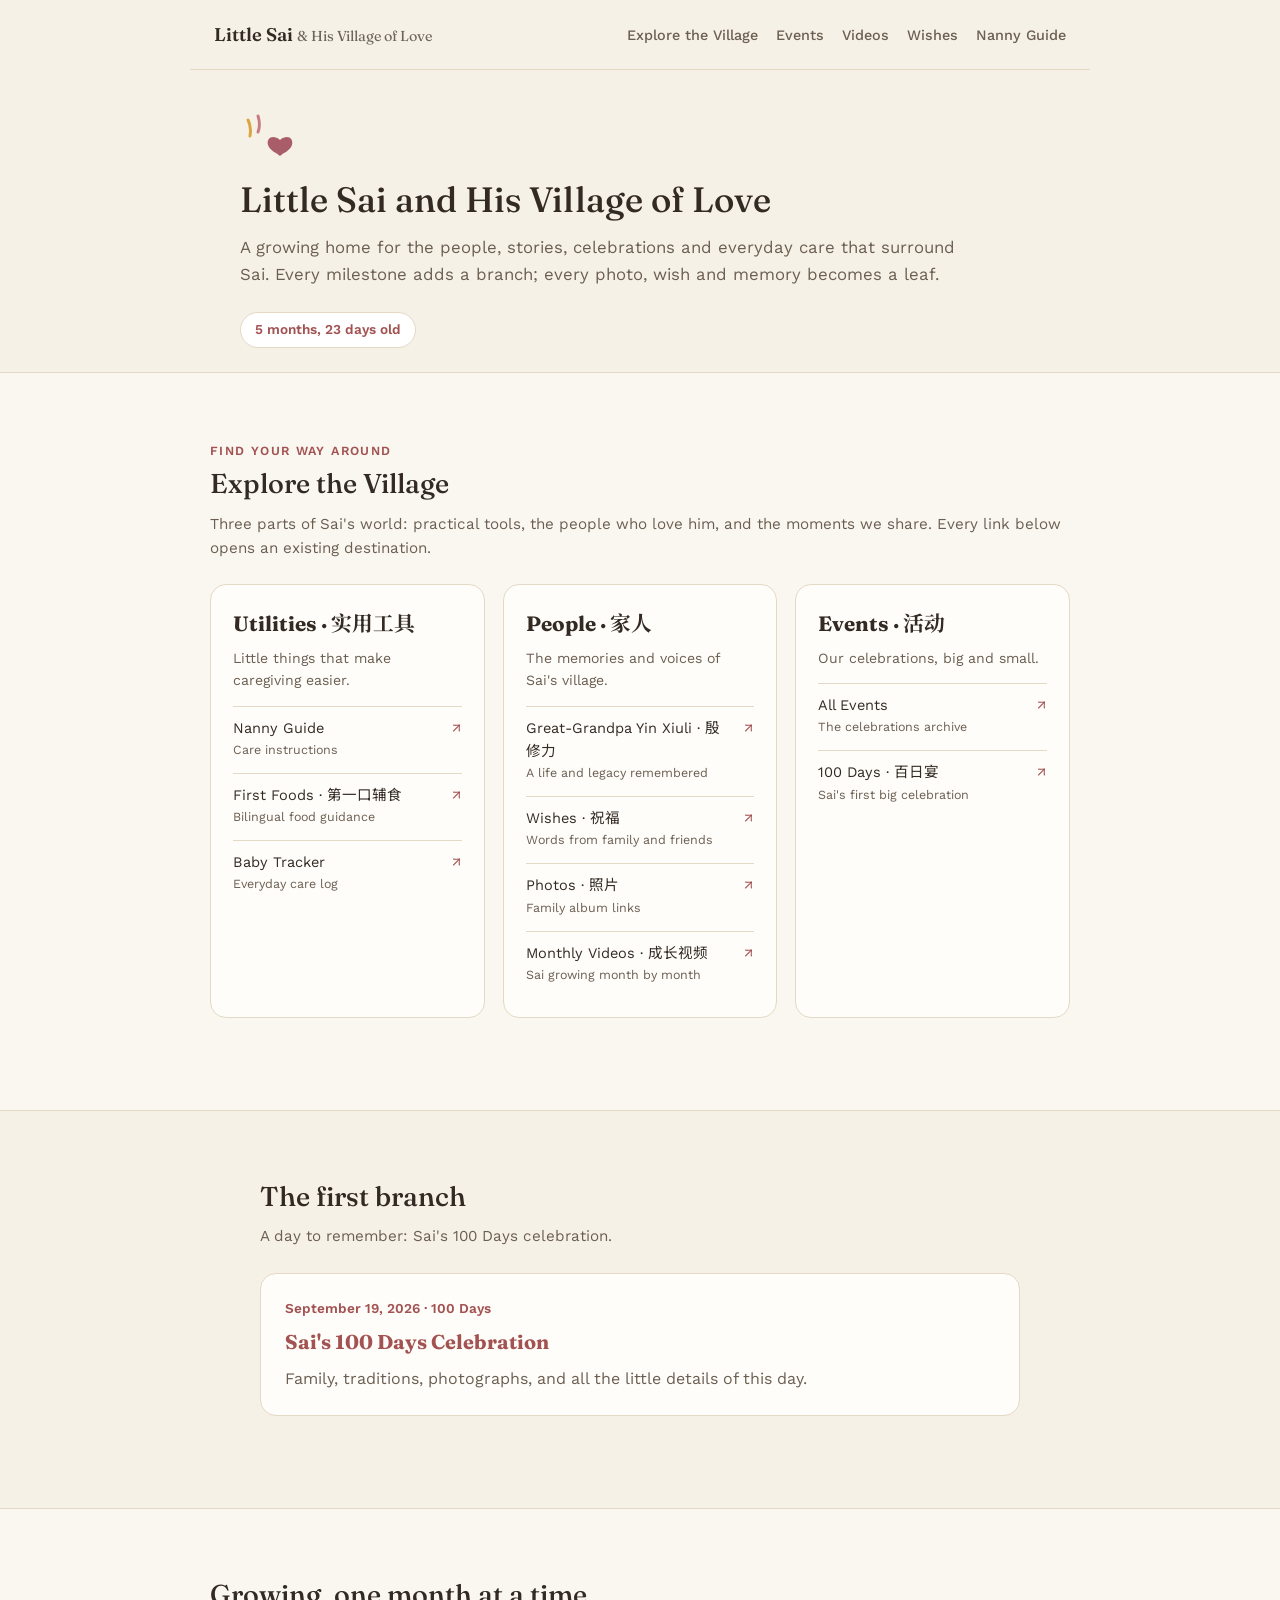
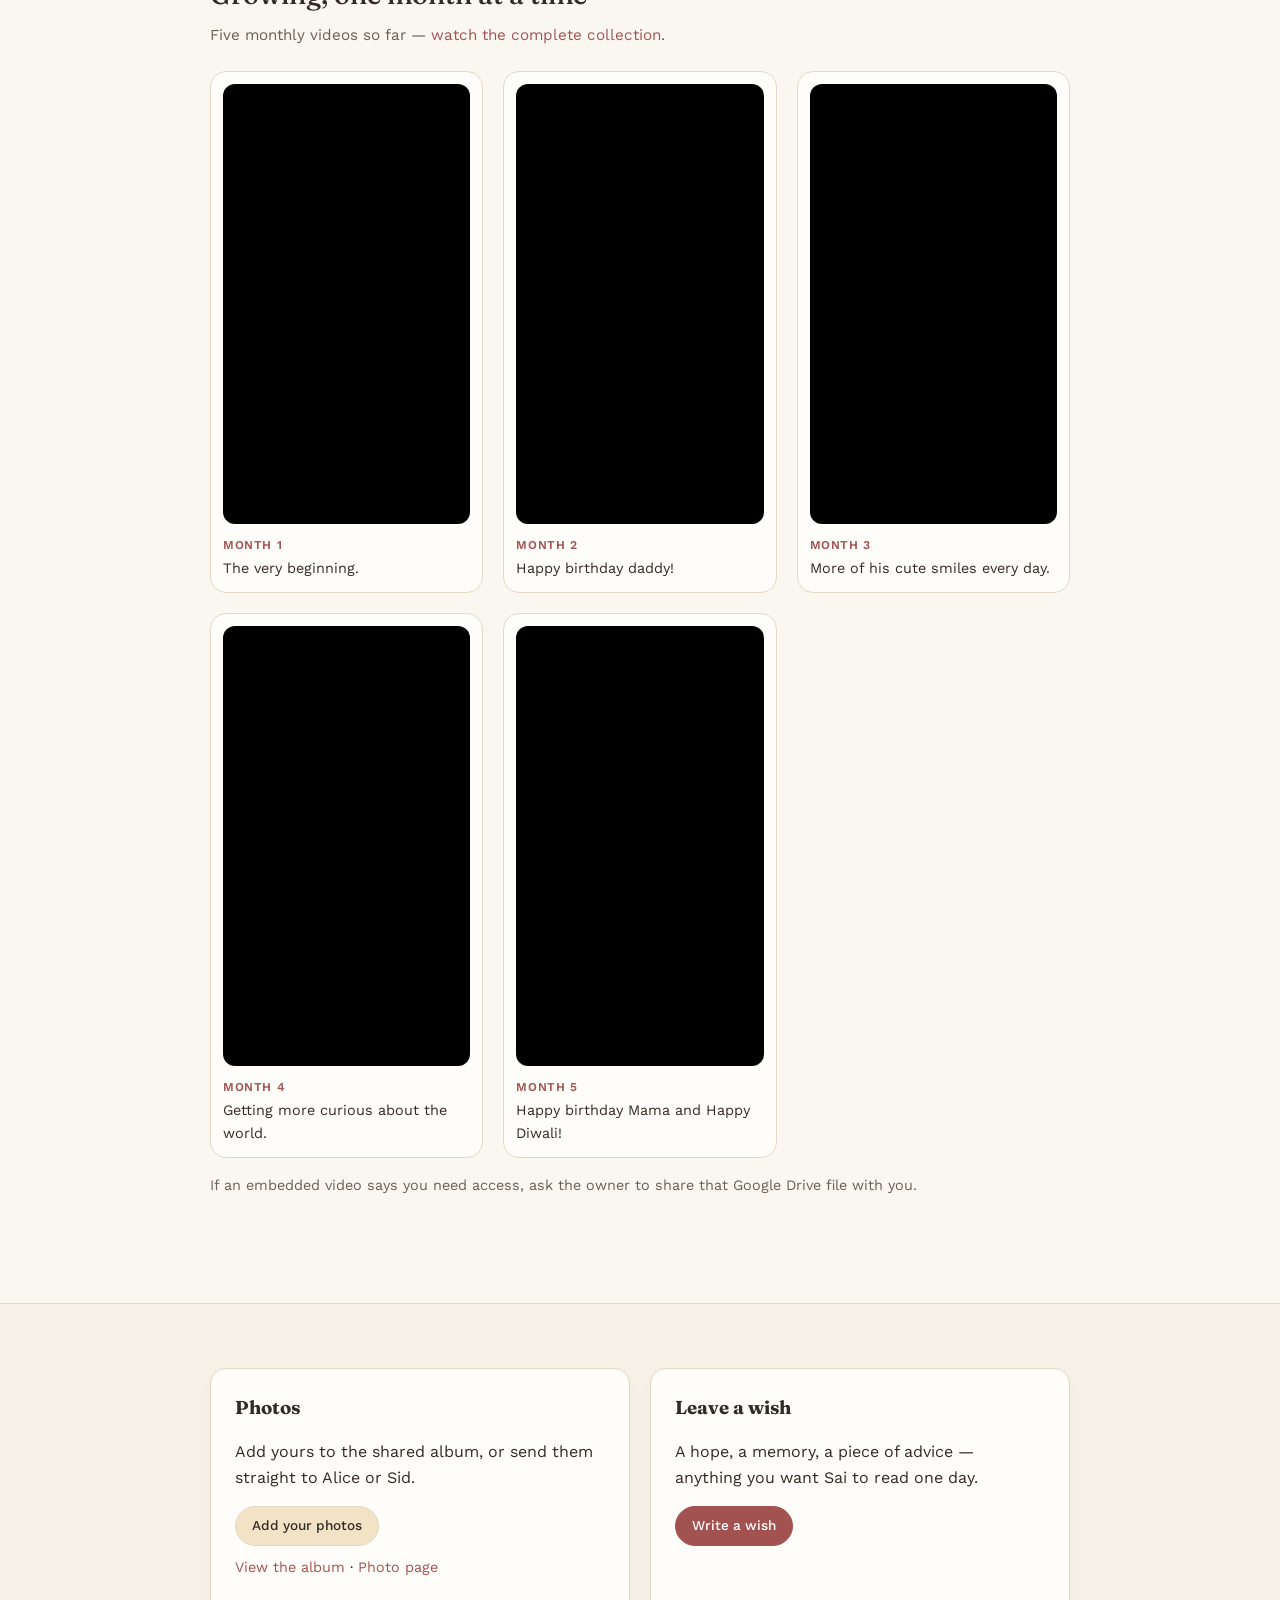
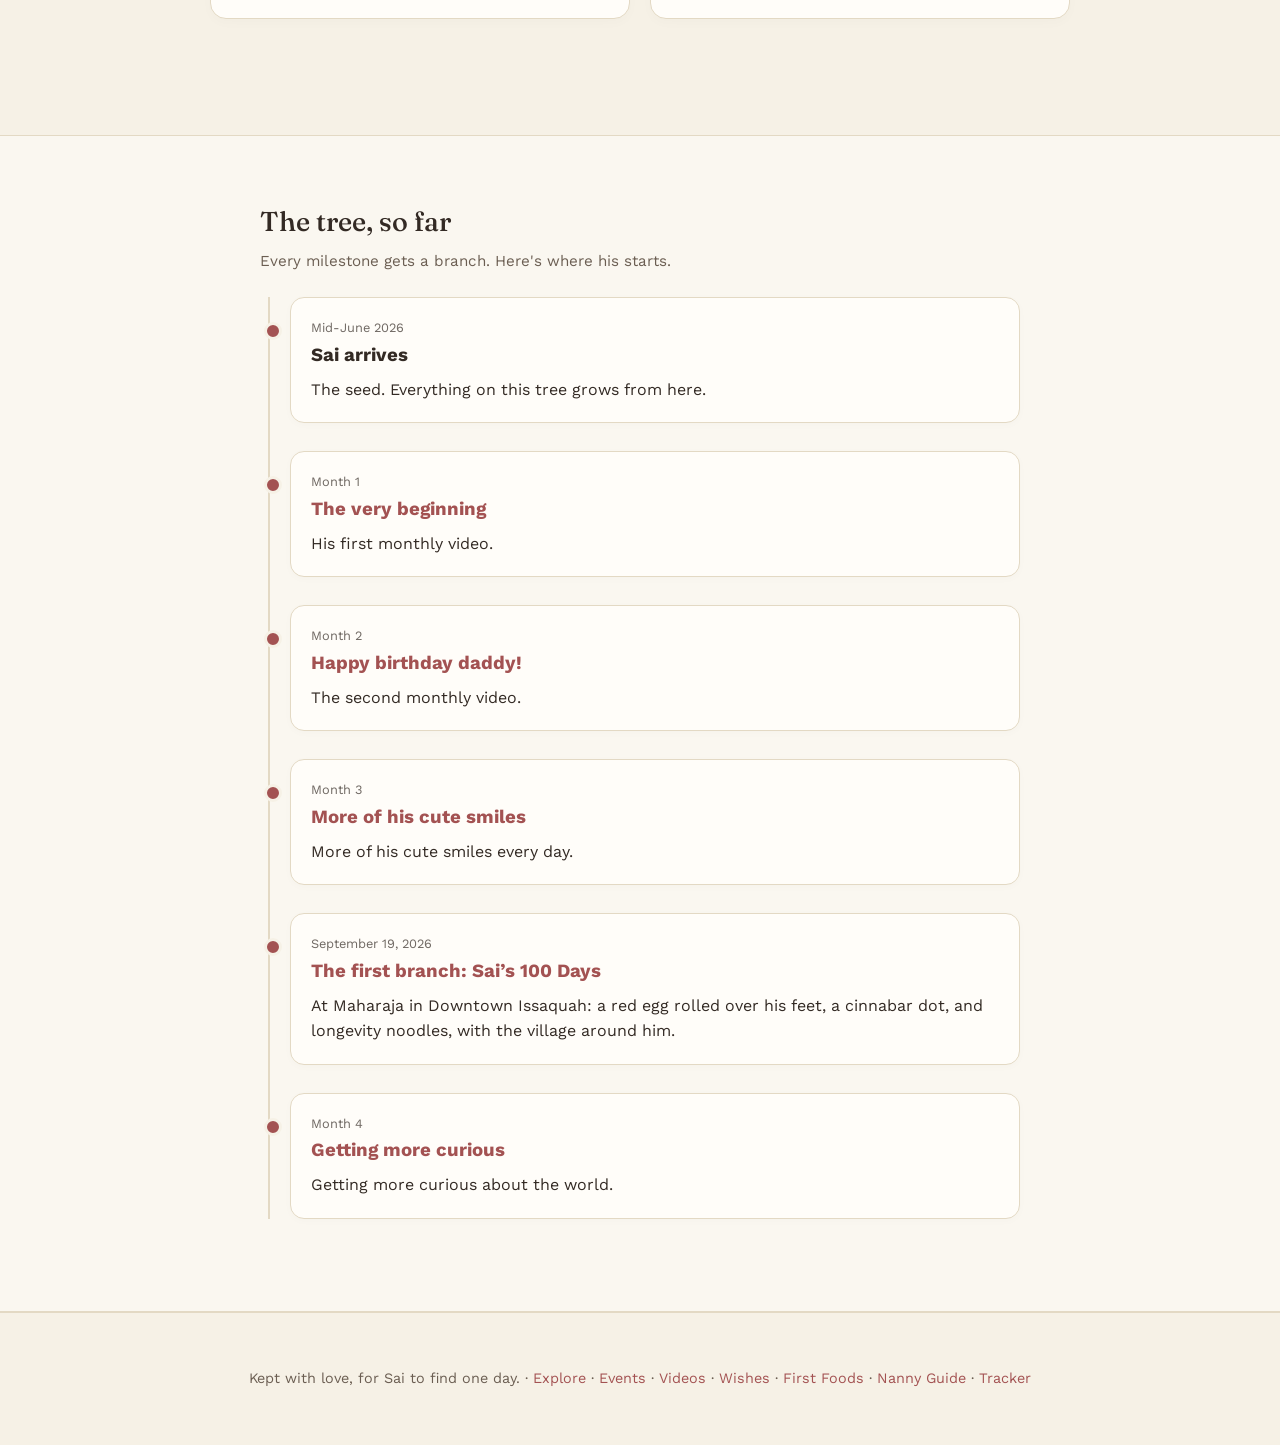
==== commit 8069e6ed: "Add files via upload" ====
--- a/index.html
+++ b/index.html
@@ -4,132 +4,81 @@
 <meta charset="UTF-8">
 <meta name="viewport" content="width=device-width, initial-scale=1.0">
 <title>Little Sai and His Village of Love</title>
-<meta name="description" content="A living memory archive for Sai — celebrations, monthly videos, photos, and wishes from the village, kept for him to read one day.">
+<meta name="description" content="Sai's growing family village: stories, monthly videos, celebrations, photos, wishes, and everyday family tools.">
 <link rel="icon" href="data:image/svg+xml,<svg xmlns=%22http://www.w3.org/2000/svg%22 viewBox=%220 0 100 100%22><text y=%22.9em%22 font-size=%2280%22>🌱</text></svg>">
-<link rel="preconnect" href="https://fonts.googleapis.com">
-<link rel="preconnect" href="https://fonts.gstatic.com" crossorigin>
+<link rel="preconnect" href="https://fonts.googleapis.com"><link rel="preconnect" href="https://fonts.gstatic.com" crossorigin>
 <link href="https://fonts.googleapis.com/css2?family=Fraunces:opsz,wght@9..144,400;9..144,500;9..144,600&family=Work+Sans:wght@400;500;600&family=Noto+Serif+SC:wght@500;600&family=Noto+Sans+SC:wght@400;500&display=swap" rel="stylesheet">
 <link rel="stylesheet" href="css/style.css">
+<style>
+/* Homepage additions; existing shared design tokens and component classes remain unchanged. */
+.site-nav { flex-wrap:wrap; gap:12px; }
+.site-nav__links { flex-wrap:wrap; gap:10px 18px; }
+.village-kicker { color:var(--rose-deep); font-weight:600; font-size:.78rem; letter-spacing:.11em; text-transform:uppercase; }
+.village-grid { display:grid; grid-template-columns:repeat(3,minmax(0,1fr)); gap:18px; }
+.village-group { background:var(--paper-card); border:1px solid var(--paper-line); border-radius:16px; padding:22px; min-width:0; }
+.village-group h3 { font-family:'Fraunces','Noto Serif SC',serif; font-size:1.3rem; margin:0 0 6px; }
+.village-group p { color:var(--ink-soft); font-size:.88rem; margin:0 0 14px; }
+.village-links { display:grid; gap:3px; }
+.village-links a { display:flex; justify-content:space-between; gap:12px; padding:10px 0; border-top:1px solid var(--paper-line); text-decoration:none; color:var(--ink); font-size:.91rem; }
+.village-links a::after { content:'↗'; color:var(--rose-deep); flex:none; }
+.village-links a:hover { color:var(--rose-deep); }
+.village-links small { color:var(--ink-soft); display:block; font-size:.78rem; }
+.video-note { margin-top:16px; font-size:.9rem; color:var(--ink-soft); }
+@media(max-width:720px) { .village-grid {grid-template-columns:1fr;} .site-nav__links {gap:8px 14px;} .site-nav__mark span {display:none;} }
+</style>
 </head>
 <body>
-
-<nav class="site-nav">
+<nav class="site-nav" aria-label="Main navigation">
   <a href="index.html" class="site-nav__mark">Little Sai <span>&amp; His Village of Love</span></a>
   <ul class="site-nav__links">
-    <li><a href="events.html">Events</a></li>
-    <li><a href="videos.html">Videos</a></li>
-    <li><a href="wishes.html">Wishes</a></li>
-    <li><a href="nanny.html">Nanny Guide</a></li>
-    <li><a href="./great-grandpa-yin-xiuli-memorial.html">祖外公殷修力</a></li>
+    <li><a href="#explore">Explore the Village</a></li>
+    <li><a href="events.html">Events</a></li><li><a href="videos.html">Videos</a></li>
+    <li><a href="wishes.html">Wishes</a></li><li><a href="nanny.html">Nanny Guide</a></li>
   </ul>
 </nav>
-
 <header class="hero">
   <div class="bloom" aria-hidden="true"><span></span><span></span><span></span><span></span></div>
   <div class="hero__inner">
-    <svg class="doodle" width="56" height="48" viewBox="0 0 56 48" fill="none" xmlns="http://www.w3.org/2000/svg" aria-hidden="true">
-      <path d="M8 10c0 0 4 8 2 16" stroke="#D9A441" stroke-width="3" stroke-linecap="round"/>
-      <path d="M18 6c0 0 3 9 0 16" stroke="#C97B84" stroke-width="3" stroke-linecap="round"/>
-      <path d="M40 30c-7-6-14-2-12 5 2 6 9 8 12 11 3-3 10-5 12-11 2-7-5-11-12-5z" fill="#A85D68"/>
-    </svg>
+    <svg class="doodle" width="56" height="48" viewBox="0 0 56 48" fill="none" aria-hidden="true"><path d="M8 10c0 0 4 8 2 16" stroke="#D9A441" stroke-width="3" stroke-linecap="round"/><path d="M18 6c0 0 3 9 0 16" stroke="#C97B84" stroke-width="3" stroke-linecap="round"/><path d="M40 30c-7-6-14-2-12 5 2 6 9 8 12 11 3-3 10-5 12-11 2-7-5-11-12-5z" fill="#A85D68"/></svg>
     <h1>Little Sai and His Village of Love</h1>
-    <p class="lede">This is where his tree begins. His 100th day is the first branch — every celebration after adds another. The videos, the photos, the wishes are the leaves that fill in around them, month by month.</p>
-    <div class="age-counter" data-age-counter aria-live="polite">
-      <span class="age-counter__num">calculating…</span>
-    </div>
+    <p class="lede">A growing home for the people, stories, celebrations and everyday care that surround Sai. Every milestone adds a branch; every photo, wish and memory becomes a leaf.</p>
+    <div class="age-counter" data-age-counter aria-live="polite"><span class="age-counter__num">calculating…</span></div>
   </div>
 </header>
-
-<section class="band" id="latest-event">
-  <div class="wrap">
-    <div class="section-head">
-      <svg class="doodle doodle--start" width="44" height="38" viewBox="0 0 56 48" fill="none" xmlns="http://www.w3.org/2000/svg" aria-hidden="true">
-        <path d="M8 10c0 0 4 8 2 16" stroke="#5B7B5A" stroke-width="3" stroke-linecap="round"/>
-        <path d="M18 6c0 0 3 9 0 16" stroke="#D9A441" stroke-width="3" stroke-linecap="round"/>
-      </svg>
-      <h2>The first branch</h2>
-      <p>Everything the village needs for Sai's 100th day, gathered in one place.</p>
-    </div>
-    <a class="event-card" href="event-100-days.html">
-      <span class="event-card__date">September 19, 2026 · 100 Days</span>
-      <h3>Sai's 100 Days Celebration</h3>
-      <p>Logistics, the RSVP, the menu, and the traditions we're sharing with him.</p>
-    </a>
-  </div>
-</section>
-
-<section class="band band--deep">
+<main>
+<section class="band band--deep" id="explore" aria-labelledby="explore-title">
   <div class="wrap wrap--wide">
-    <div class="section-head">
-      <h2>Growing, one month at a time</h2>
-      <p>A new video from Sai every month. Four so far — <a href="videos.html">see them all</a>.</p>
-    </div>
-    <div class="video-grid">
-      <div class="video-card">
-        <div class="video-card__frame">
-          <iframe src="https://drive.google.com/file/d/1nqriXIKPjm0snu_6iXQD0AJx6Z17biVg/preview" allow="autoplay"></iframe>
-        </div>
-        <div class="video-card__caption"><span>Month 1</span>The very beginning.</div>
-      </div>
-
-      <div class="video-card">
-        <div class="video-card__frame">
-          <iframe src="https://drive.google.com/file/d/1RsJW-fxvqpUYWxWwo6vEtDllq6NZfSy_/preview" allow="autoplay"></iframe>
-        </div>
-        <div class="video-card__caption"><span>Month 2</span>Happy birthday daddy!</div>
-      </div>
-
-      <div class="video-card">
-        <div class="video-card__frame">
-          <iframe src="https://drive.google.com/file/d/14MxPdXMWeFQA1IyDcNqHHHWcwjr_h_4y/preview" allow="autoplay"></iframe>
-        </div>
-        <div class="video-card__caption"><span>Month 3</span>More of his cute smiles every day.</div>
-      </div>
-
-      <div class="video-card">
-        <div class="video-card__frame">
-          <iframe src="https://drive.google.com/file/d/1S5MoYTsGo1mtJxEmKWaAV_BfxhKIQl7a/preview" allow="autoplay"></iframe>
-        </div>
-        <div class="video-card__caption"><span>Month 4</span>Getting more curious about the world.</div>
-      </div>
+    <div class="section-head"><span class="village-kicker">Find your way around</span><h2 id="explore-title">Explore the Village</h2><p>Three parts of Sai's world: practical tools, the people who love him, and the moments we share. Every link below opens an existing destination.</p></div>
+    <div class="village-grid">
+      <section class="village-group" aria-labelledby="utilities-heading"><h3 id="utilities-heading">Utilities · 实用工具</h3><p>Little things that make caregiving easier.</p><div class="village-links">
+        <a href="nanny.html"><span>Nanny Guide<small>Care instructions</small></span></a>
+        <a href="starting-solid.html"><span>First Foods · 第一口辅食<small>Bilingual food guidance</small></span></a>
+        <a href="tools/baby-tracker/index.html"><span>Baby Tracker<small>Everyday care log</small></span></a>
+      </div></section>
+      <section class="village-group" aria-labelledby="people-heading"><h3 id="people-heading">People · 家人</h3><p>The memories and voices of Sai's village.</p><div class="village-links">
+        <a href="great-grandpa-yin-xiuli-memorial.html"><span>Great-Grandpa Yin Xiuli · 殷修力<small>A life and legacy remembered</small></span></a>
+        <a href="wishes.html"><span>Wishes · 祝福<small>Words from family and friends</small></span></a>
+        <a href="photos.html"><span>Photos · 照片<small>Family album links</small></span></a>
+        <a href="videos.html"><span>Monthly Videos · 成长视频<small>Sai growing month by month</small></span></a>
+      </div></section>
+      <section class="village-group" aria-labelledby="events-heading"><h3 id="events-heading">Events · 活动</h3><p>Our celebrations, big and small.</p><div class="village-links">
+        <a href="events.html"><span>All Events<small>The celebrations archive</small></span></a>
+        <a href="event-100-days.html"><span>100 Days · 百日宴<small>Sai's first big celebration</small></span></a>
+      </div></section>
     </div>
   </div>
 </section>
-
-<section class="band">
-  <div class="wrap wrap--wide">
-    <div class="duo">
-      <div class="card">
-        <h3>Photos</h3>
-        <p>Add yours to the shared album, or just send them straight to Alice or Sid.</p>
-        <a class="btn btn--gold" href="https://docs.google.com/forms/d/e/1FAIpQLSck1Lhmr4aDoOdKxD6Imz7izCbInhyLua3lFPRnCYdYaZC5zA/viewform" target="_blank" rel="noopener">Add your photos</a>
-        <p style="margin-top:10px; font-size:0.9rem;"><a href="https://photos.app.goo.gl/hUq8GxbNhTS6TA479" target="_blank" rel="noopener">View the album</a></p>
-      </div>
-      <div class="card">
-        <h3>Leave a wish</h3>
-        <p>A hope, a memory, a piece of advice — anything you'd want him to read one day.</p>
-        <a class="btn btn--primary" href="wishes.html">Write a wish</a>
-      </div>
-    </div>
-  </div>
-</section>
-
-<section class="band band--deep" id="story">
-  <div class="wrap">
-    <div class="section-head">
-      <h2>The tree, so far</h2>
-      <p>Every milestone gets a branch. Here's where his starts.</p>
-    </div>
-    <ul class="tree" data-tree>
-      <li class="tree__node"><p>Loading…</p></li>
-    </ul>
-  </div>
-</section>
-
-<footer class="site-footer">
-  <p>Kept with love, for Sai to find one day. &middot; <a href="events.html">Events</a> &middot; <a href="videos.html">Videos</a> &middot; <a href="wishes.html">Wishes</a> &middot; <a href="nanny.html">Nanny Guide</a> &middot; <a href="tools/baby-tracker/index.html">Tracker</a></p>
-</footer>
-
+<section class="band" id="latest-event"><div class="wrap"><div class="section-head"><h2>The first branch</h2><p>A day to remember: Sai's 100 Days celebration.</p></div><a class="event-card" href="event-100-days.html"><span class="event-card__date">September 19, 2026 · 100 Days</span><h3>Sai's 100 Days Celebration</h3><p>Family, traditions, photographs, and all the little details of this day.</p></a></div></section>
+<section class="band band--deep" id="monthly-videos"><div class="wrap wrap--wide"><div class="section-head"><h2>Growing, one month at a time</h2><p>Five monthly videos so far — <a href="videos.html">watch the complete collection</a>.</p></div><div class="video-grid">
+  <div class="video-card"><div class="video-card__frame"><iframe src="https://drive.google.com/file/d/1nqriXIKPjm0snu_6iXQD0AJx6Z17biVg/preview" title="Sai monthly video, Month 1" loading="lazy" allow="autoplay; fullscreen" allowfullscreen></iframe></div><div class="video-card__caption"><span>Month 1</span>The very beginning.</div></div>
+  <div class="video-card"><div class="video-card__frame"><iframe src="https://drive.google.com/file/d/1RsJW-fxvqpUYWxWwo6vEtDllq6NZfSy_/preview" title="Sai monthly video, Month 2 — Happy birthday daddy!" loading="lazy" allow="autoplay; fullscreen" allowfullscreen></iframe></div><div class="video-card__caption"><span>Month 2</span>Happy birthday daddy!</div></div>
+  <div class="video-card"><div class="video-card__frame"><iframe src="https://drive.google.com/file/d/14MxPdXMWeFQA1IyDcNqHHHWcwjr_h_4y/preview" title="Sai monthly video, Month 3" loading="lazy" allow="autoplay; fullscreen" allowfullscreen></iframe></div><div class="video-card__caption"><span>Month 3</span>More of his cute smiles every day.</div></div>
+  <div class="video-card"><div class="video-card__frame"><iframe src="https://drive.google.com/file/d/1S5MoYTsGo1mtJxEmKWaAV_BfxhKIQl7a/preview" title="Sai monthly video, Month 4" loading="lazy" allow="autoplay; fullscreen" allowfullscreen></iframe></div><div class="video-card__caption"><span>Month 4</span>Getting more curious about the world.</div></div>
+  <div class="video-card" id="month-5"><div class="video-card__frame"><iframe src="https://drive.google.com/file/d/170yX3idJxtSIpFsntWFlgjOhcJYgQy4o/preview" title="Sai monthly video, Month 5 — Happy birthday Mama and Happy Diwali!" loading="lazy" allow="autoplay; fullscreen" allowfullscreen></iframe></div><div class="video-card__caption"><span>Month 5</span>Happy birthday Mama and Happy Diwali!</div></div>
+</div><p class="video-note">If an embedded video says you need access, ask the owner to share that Google Drive file with you.</p></div></section>
+<section class="band"><div class="wrap wrap--wide"><div class="duo"><div class="card"><h3>Photos</h3><p>Add yours to the shared album, or send them straight to Alice or Sid.</p><a class="btn btn--gold" href="https://docs.google.com/forms/d/e/1FAIpQLSck1Lhmr4aDoOdKxD6Imz7izCbInhyLua3lFPRnCYdYaZC5zA/viewform" target="_blank" rel="noopener noreferrer">Add your photos</a><p style="margin-top:10px;font-size:.9rem;"><a href="https://photos.app.goo.gl/hUq8GxbNhTS6TA479" target="_blank" rel="noopener noreferrer">View the album</a> · <a href="photos.html">Photo page</a></p></div><div class="card"><h3>Leave a wish</h3><p>A hope, a memory, a piece of advice — anything you want Sai to read one day.</p><a class="btn btn--primary" href="wishes.html">Write a wish</a></div></div></div></section>
+<section class="band band--deep" id="story"><div class="wrap"><div class="section-head"><h2>The tree, so far</h2><p>Every milestone gets a branch. Here's where his starts.</p></div><ul class="tree" data-tree><li class="tree__node"><p>Loading…</p></li></ul></div></section>
+</main>
+<footer class="site-footer"><p>Kept with love, for Sai to find one day. · <a href="#explore">Explore</a> · <a href="events.html">Events</a> · <a href="videos.html">Videos</a> · <a href="wishes.html">Wishes</a> · <a href="starting-solid.html">First Foods</a> · <a href="nanny.html">Nanny Guide</a> · <a href="tools/baby-tracker/index.html">Tracker</a></p></footer>
 <script src="js/main.js"></script>
-</body>
-</html>
+</body></html>
